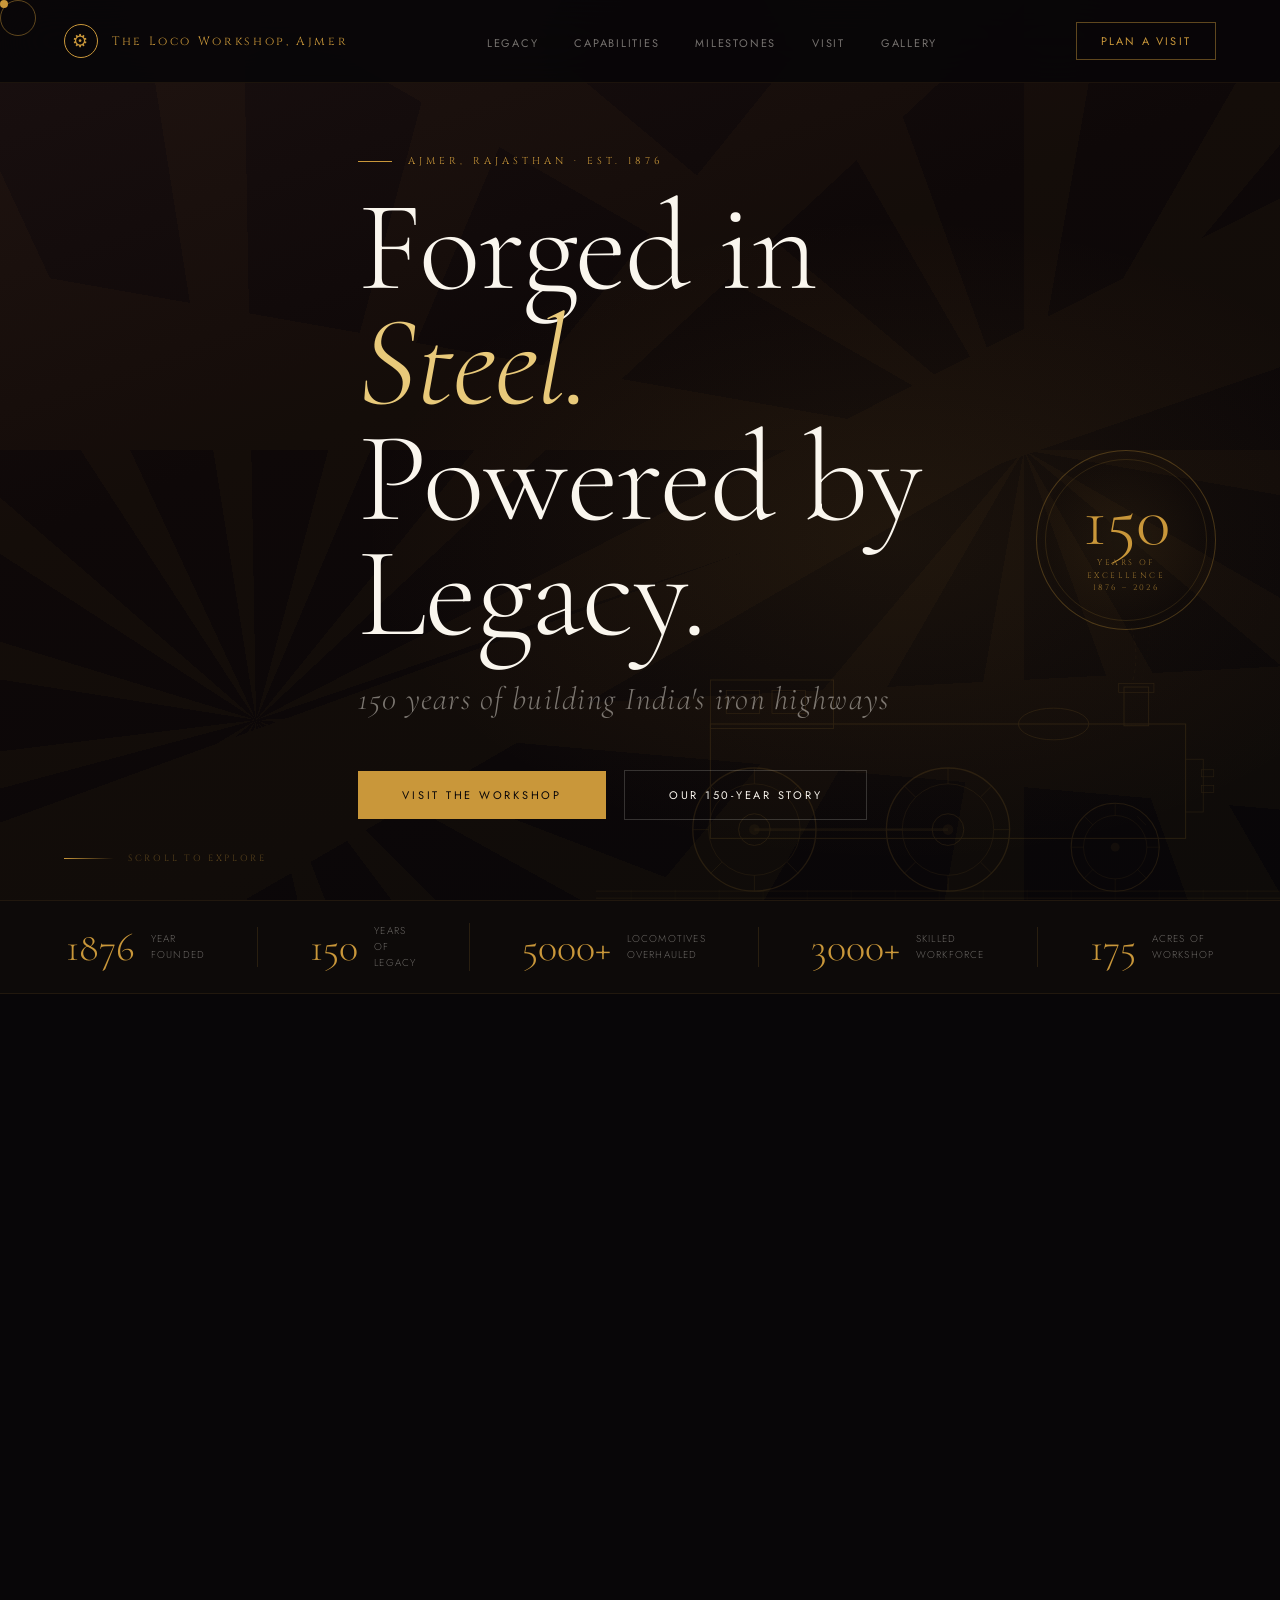
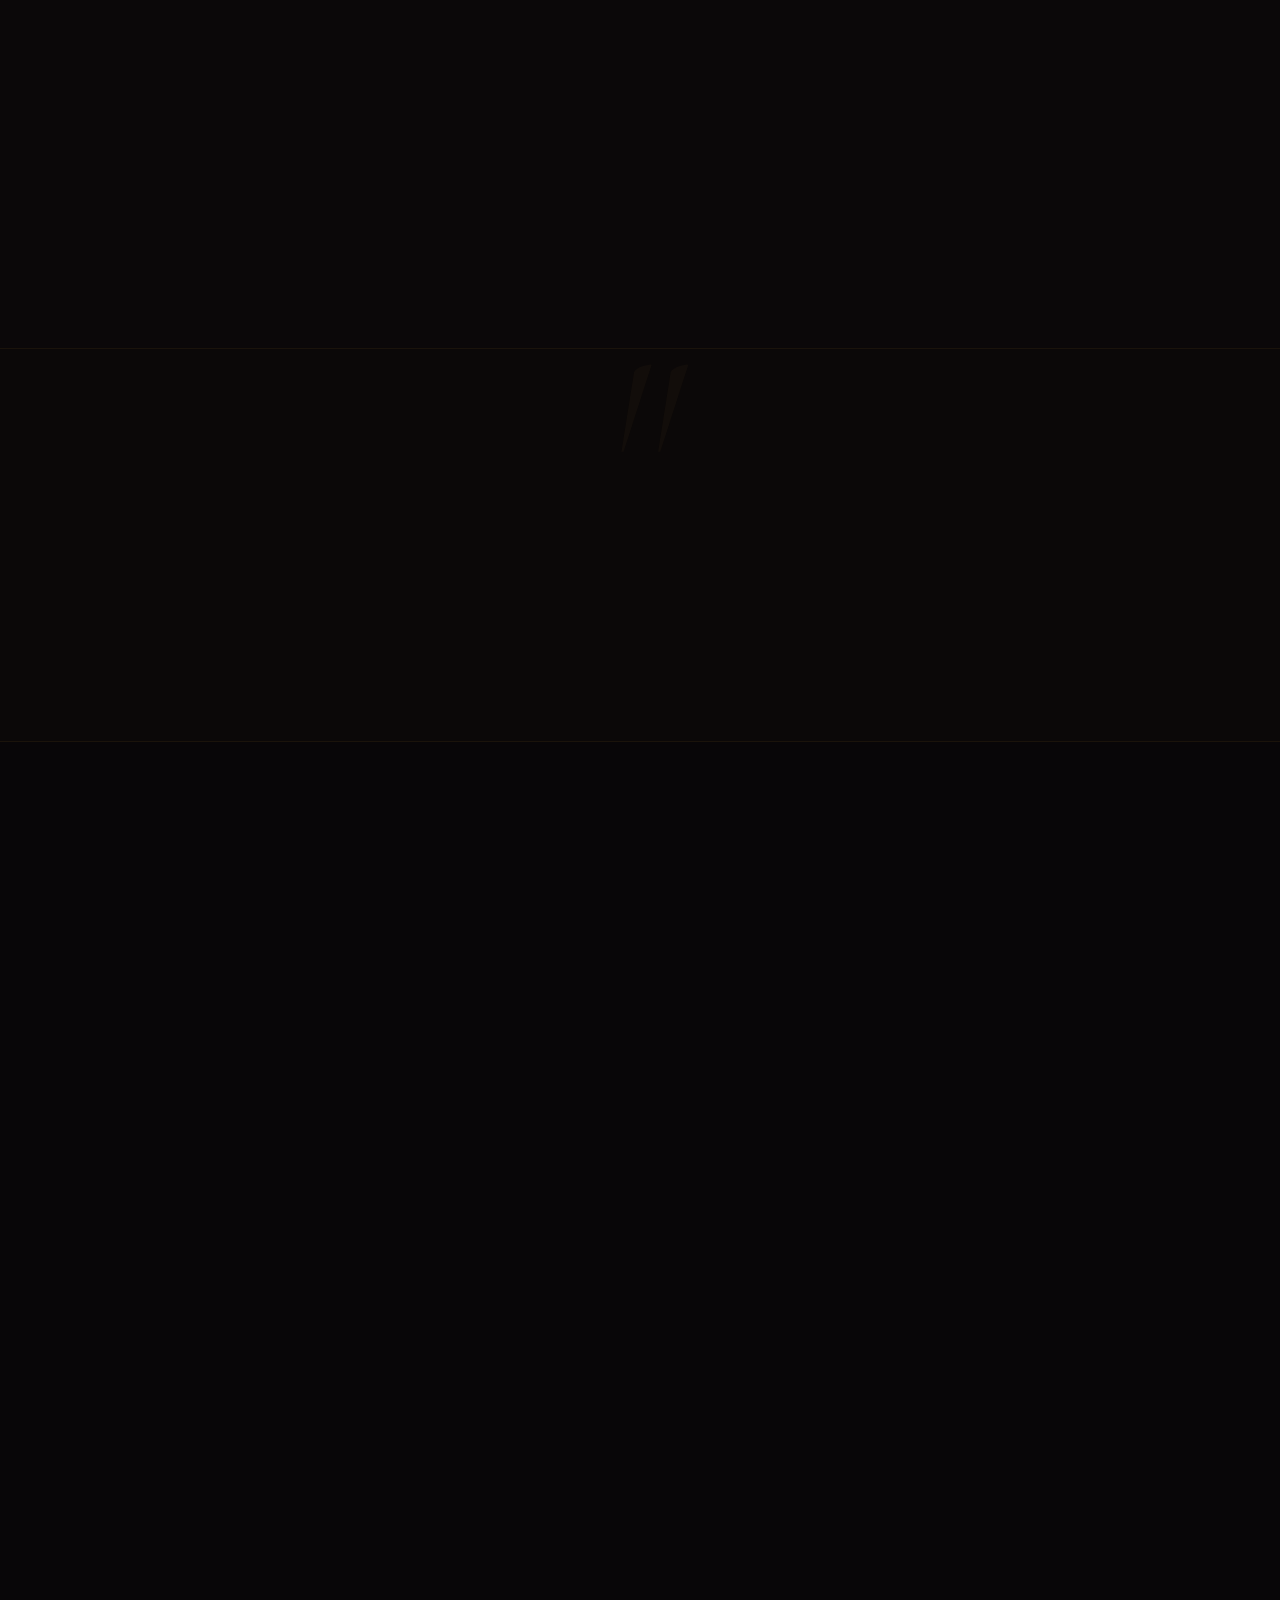
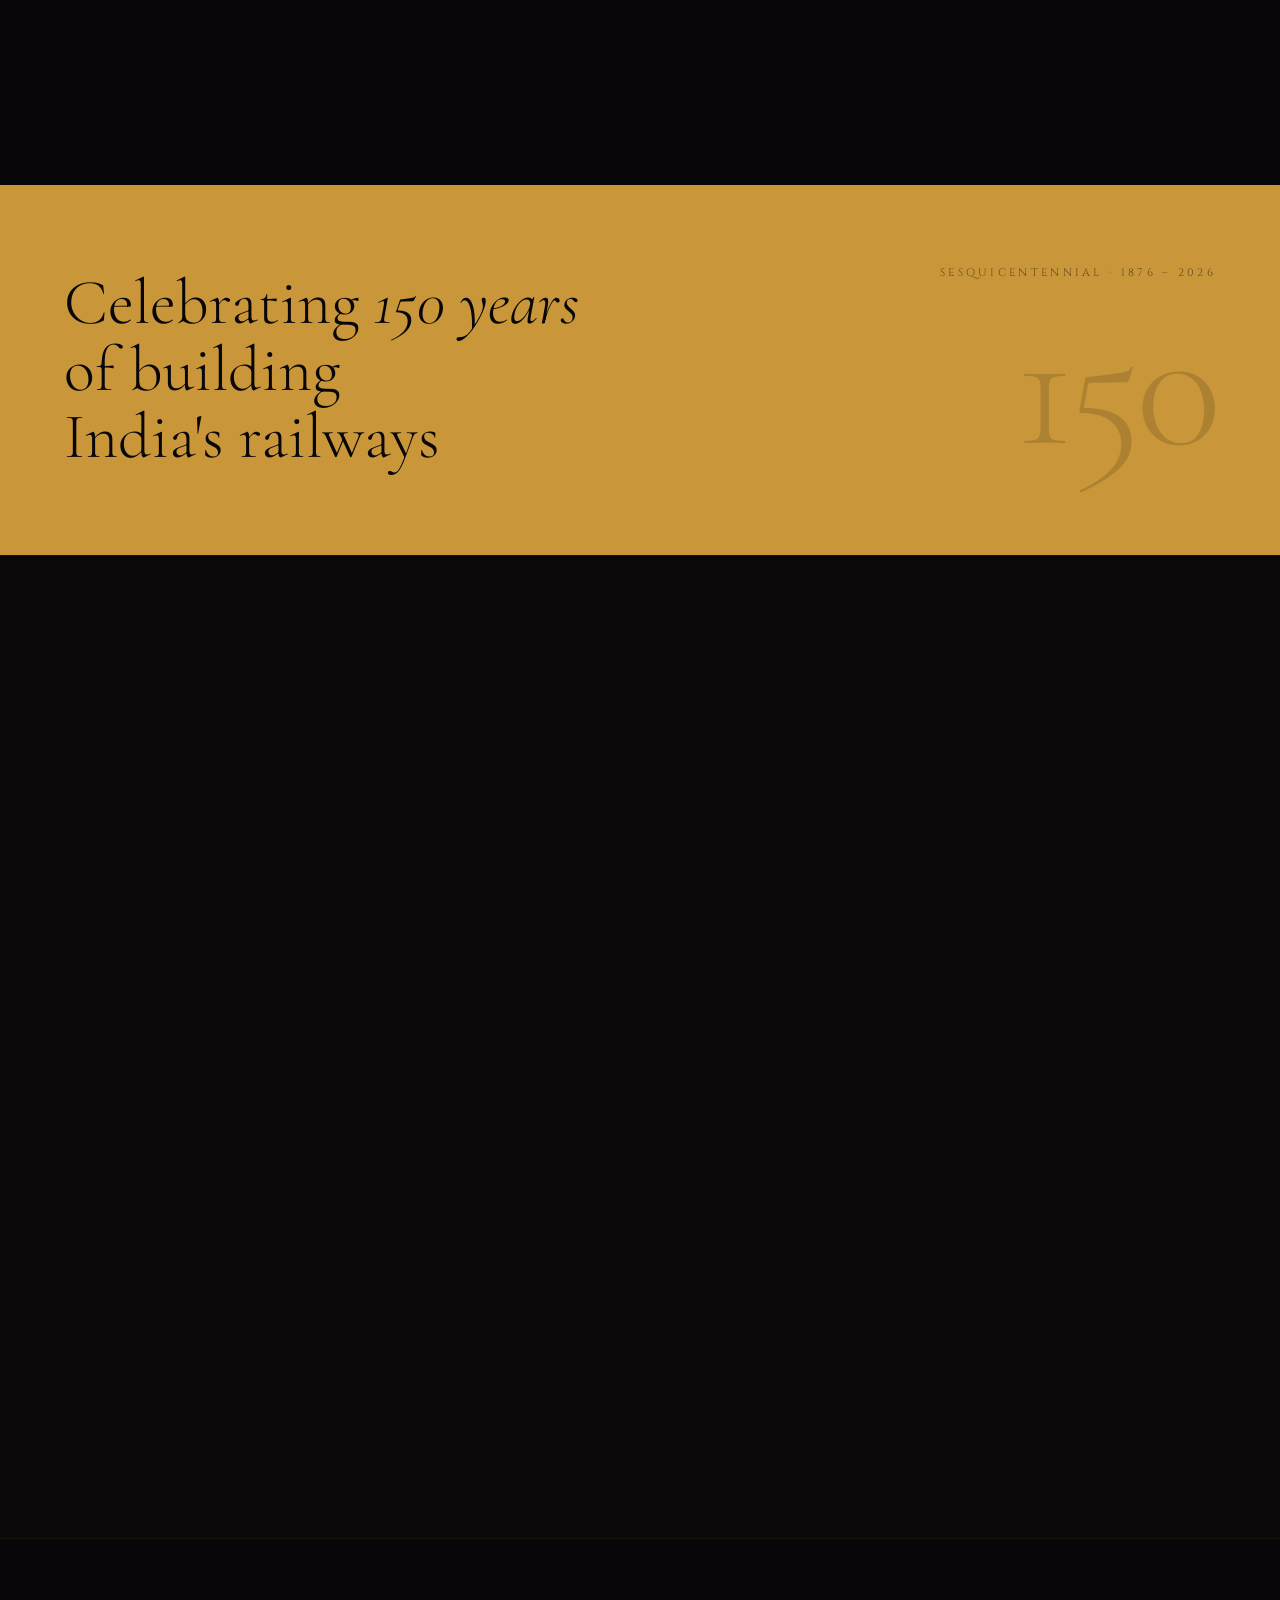
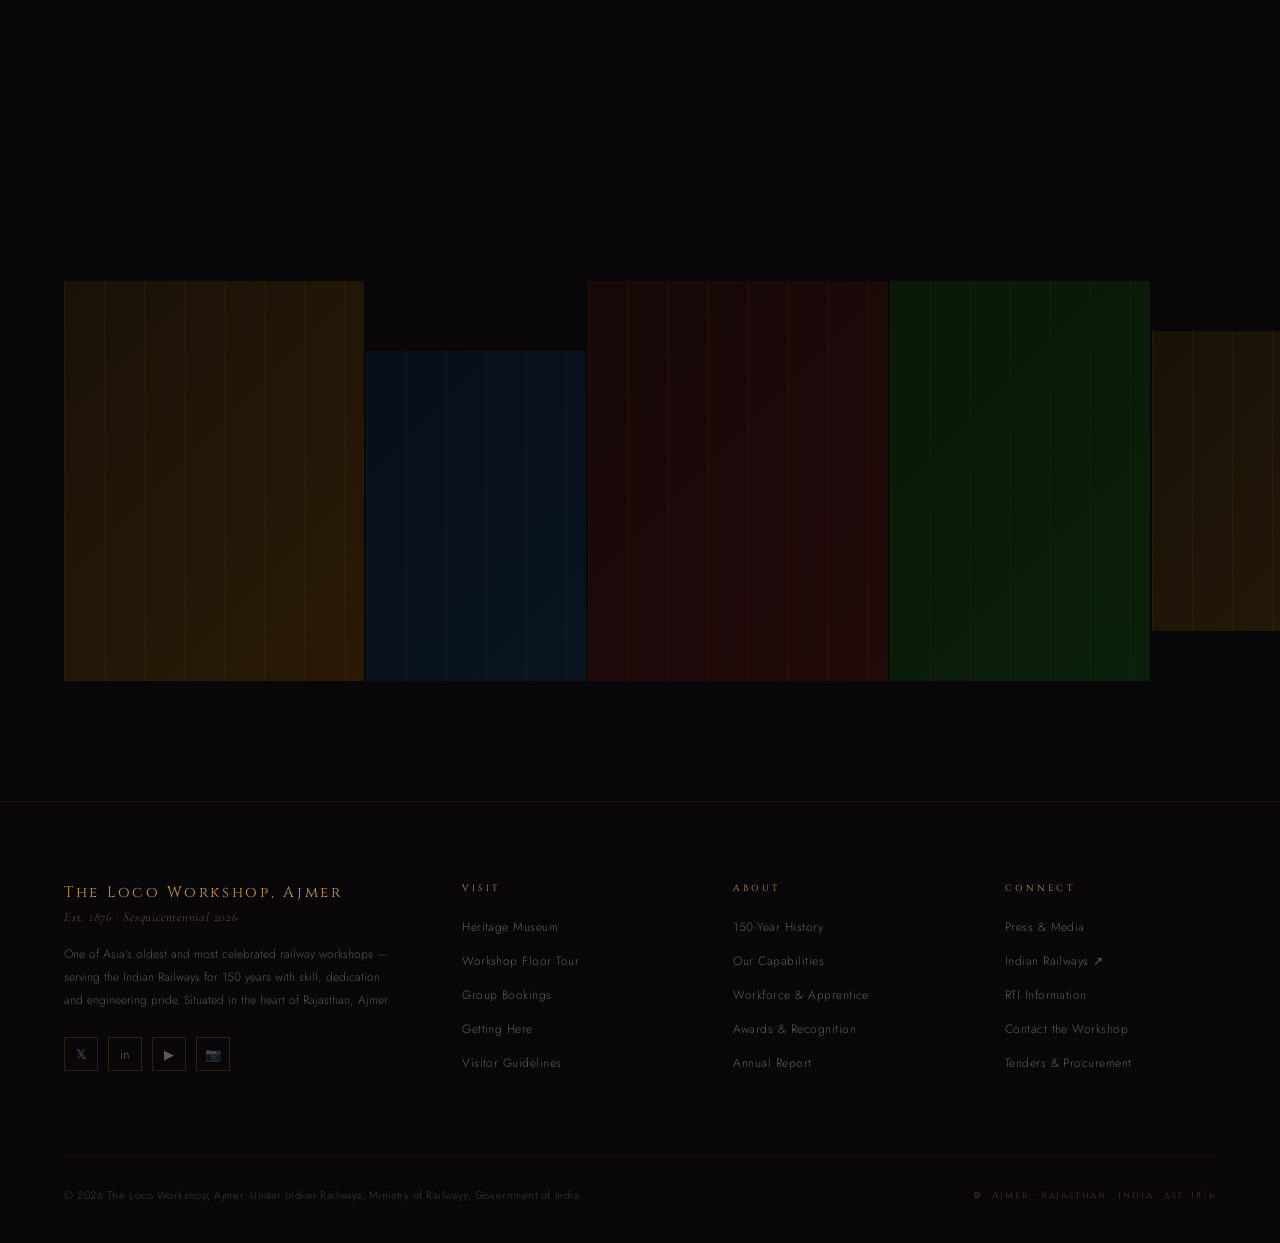
==== index.html @ 62ea1e99 "js linking to directory instead of 127.0.0.in index file test" ====
<!doctype html>

<html lang="en">
  <head>
    <meta charset="UTF-8" />
    <meta name="viewport" content="width=device-width, initial-scale=1.0" />
    <title>The Loco Workshop, Ajmer — 150 Years of Industrial Majesty</title>
    <link rel="preconnect" href="https://fonts.googleapis.com" />
    <link
      href="https://fonts.googleapis.com/css2?family=Cormorant+Garamond:ital,wght@0,300;0,400;0,600;0,700;1,300;1,400&family=Cinzel:wght@400;500;600&family=Jost:wght@300;400;500&display=swap"
      rel="stylesheet"
    />
    <link rel="stylesheet" href="css/index.css" />
    <link rel="stylesheet" href="css/booking.css" />
    <script src="js/index.js"></script>
    <script id="browser-logger-active">
      (function () {
        const ENDPOINT = "http://127.0.0.1:8000/_boost/browser-logs";
        const logQueue = [];
        let flushTimeout = null;

        console.log(
          "🔍 Browser logger active (MCP server detected). Posting to: " +
            ENDPOINT,
        );

        // Store original console methods
        const originalConsole = {
          log: console.log,
          info: console.info,
          error: console.error,
          warn: console.warn,
          table: console.table,
        };

        // Helper to safely stringify values
        function safeStringify(obj) {
          const seen = new WeakSet();
          return JSON.stringify(obj, (key, value) => {
            if (typeof value === "object" && value !== null) {
              if (seen.has(value)) return "[Circular]";
              seen.add(value);
            }
            if (value instanceof Error) {
              return {
                name: value.name,
                message: value.message,
                stack: value.stack,
              };
            }
            return value;
          });
        }

        // Batch and send logs
        function flushLogs() {
          if (logQueue.length === 0) return;

          const batch = logQueue.splice(0, logQueue.length);

          fetch(ENDPOINT, {
            method: "POST",
            headers: {
              "Content-Type": "application/json",
              "X-Requested-With": "XMLHttpRequest",
            },
            body: JSON.stringify({ logs: batch }),
          }).catch((err) => {
            // Silently fail to avoid infinite loops
            originalConsole.error("Failed to send logs:", err);
          });
        }

        // Debounced flush (100ms)
        function scheduleFlush() {
          if (flushTimeout) clearTimeout(flushTimeout);
          flushTimeout = setTimeout(flushLogs, 100);
        }

        // Intercept console methods
        ["log", "info", "error", "warn", "table"].forEach((method) => {
          console[method] = function (...args) {
            // Call original method
            originalConsole[method].apply(console, args);

            // Capture log data
            try {
              logQueue.push({
                type: method,
                timestamp: new Date().toISOString(),
                data: args.map((arg) => {
                  try {
                    return typeof arg === "object"
                      ? JSON.parse(safeStringify(arg))
                      : arg;
                  } catch (e) {
                    return String(arg);
                  }
                }),
                url: window.location.href,
                userAgent: navigator.userAgent,
              });

              scheduleFlush();
            } catch (e) {
              // Fail silently
            }
          };
        });

        // Global error handlers for uncaught errors
        const originalOnError = window.onerror;
        window.onerror = function boostErrorHandler(
          errorMsg,
          url,
          lineNumber,
          colNumber,
          error,
        ) {
          try {
            logQueue.push({
              type: "uncaught_error",
              timestamp: new Date().toISOString(),
              data: [
                {
                  message: errorMsg,
                  filename: url,
                  lineno: lineNumber,
                  colno: colNumber,
                  error: error
                    ? {
                        name: error.name,
                        message: error.message,
                        stack: error.stack,
                      }
                    : null,
                },
              ],
              url: window.location.href,
              userAgent: navigator.userAgent,
            });

            scheduleFlush();
          } catch (e) {
            // Fail silently
          }

          // Call original handler if it exists
          if (originalOnError && typeof originalOnError === "function") {
            return originalOnError(errorMsg, url, lineNumber, colNumber, error);
          }

          // Let the error continue to propagate
          return false;
        };
        window.addEventListener("error", (event) => {
          try {
            logQueue.push({
              type: "window_error",
              timestamp: new Date().toISOString(),
              data: [
                {
                  message: event.message,
                  filename: event.filename,
                  lineno: event.lineno,
                  colno: event.colno,
                  error: event.error
                    ? {
                        name: event.error.name,
                        message: event.error.message,
                        stack: event.error.stack,
                      }
                    : null,
                },
              ],
              url: window.location.href,
              userAgent: navigator.userAgent,
            });

            scheduleFlush();
          } catch (e) {
            // Fail silently
          }

          // Let the error continue to propagate
          return false;
        });
        window.addEventListener("unhandledrejection", (event) => {
          try {
            logQueue.push({
              type: "error",
              timestamp: new Date().toISOString(),
              data: [
                {
                  message: "Unhandled Promise Rejection",
                  reason:
                    event.reason instanceof Error
                      ? {
                          name: event.reason.name,
                          message: event.reason.message,
                          stack: event.reason.stack,
                        }
                      : event.reason,
                },
              ],
              url: window.location.href,
              userAgent: navigator.userAgent,
            });

            scheduleFlush();
          } catch (e) {
            // Fail silently
          }

          // Let the rejection continue to propagate
          return false;
        });

        // Flush on page unload
        window.addEventListener("beforeunload", () => {
          if (logQueue.length > 0) {
            navigator.sendBeacon(ENDPOINT, JSON.stringify({ logs: logQueue }));
          }
        });
      })();
    </script>
  </head>

  <div class="cursor" id="cursor"></div>
  <div class="cursor-ring" id="cursorRing"></div>

  <!-- NAV -->
  <nav id="mainNav">
    <a href="#" class="nav-logo">
      <div class="nav-logo-wheel">⚙</div>
      <span>The Loco Workshop, Ajmer</span>
    </a>
    <ul class="nav-links">
      <li><a href="loco-legacy.html">Legacy</a></li>
      <li><a href="#capabilities">Capabilities</a></li>
      <li><a href="loco-milestones.html">Milestones</a></li>
      <li><a href="loco-booking.html">Visit</a></li>
      <li><a href="#gallery">Gallery</a></li>
    </ul>
    <a href="http://127.0.0.1:8000/booking" class="nav-cta">Plan a Visit</a>
  </nav>
  <body>
    <!-- HERO -->
    <section class="hero">
      <div class="hero-bg"></div>
      <div class="hero-gear-pattern"></div>

      <!-- Locomotive SVG silhouette -->
      <svg
        class="hero-loco-svg"
        viewBox="0 0 800 400"
        xmlns="http://www.w3.org/2000/svg"
        fill="none"
      >
        <!-- Wheels -->
        <circle cx="180" cy="320" r="70" stroke="#C9973A" stroke-width="1.5" />
        <circle cx="180" cy="320" r="52" stroke="#C9973A" stroke-width="0.7" />
        <circle cx="180" cy="320" r="18" stroke="#C9973A" stroke-width="1" />
        <circle cx="180" cy="320" r="6" fill="#C9973A" opacity="0.4" />
        <!-- Spokes -->
        <g stroke="#C9973A" stroke-width="1" opacity="0.7">
          <line x1="180" y1="250" x2="180" y2="268" />
          <line x1="180" y1="372" x2="180" y2="390" />
          <line x1="110" y1="320" x2="128" y2="320" />
          <line x1="232" y1="320" x2="250" y2="320" />
          <line x1="130" y1="270" x2="143" y2="283" />
          <line x1="217" y1="357" x2="230" y2="370" />
          <line x1="130" y1="370" x2="143" y2="357" />
          <line x1="217" y1="283" x2="230" y2="270" />
        </g>
        <circle cx="400" cy="320" r="70" stroke="#C9973A" stroke-width="1.5" />
        <circle cx="400" cy="320" r="52" stroke="#C9973A" stroke-width="0.7" />
        <circle cx="400" cy="320" r="18" stroke="#C9973A" stroke-width="1" />
        <circle cx="400" cy="320" r="6" fill="#C9973A" opacity="0.4" />
        <g stroke="#C9973A" stroke-width="1" opacity="0.7">
          <line x1="400" y1="250" x2="400" y2="268" />
          <line x1="400" y1="372" x2="400" y2="390" />
          <line x1="330" y1="320" x2="348" y2="320" />
          <line x1="452" y1="320" x2="470" y2="320" />
          <line x1="350" y1="270" x2="363" y2="283" />
          <line x1="437" y1="357" x2="450" y2="370" />
          <line x1="350" y1="370" x2="363" y2="357" />
          <line x1="437" y1="283" x2="450" y2="270" />
        </g>
        <circle cx="590" cy="340" r="50" stroke="#C9973A" stroke-width="1.2" />
        <circle cx="590" cy="340" r="36" stroke="#C9973A" stroke-width="0.6" />
        <circle cx="590" cy="340" r="5" fill="#C9973A" opacity="0.4" />
        <g stroke="#C9973A" stroke-width="0.8" opacity="0.6">
          <line x1="590" y1="290" x2="590" y2="304" />
          <line x1="590" y1="376" x2="590" y2="390" />
          <line x1="540" y1="340" x2="554" y2="340" />
          <line x1="626" y1="340" x2="640" y2="340" />
          <line x1="555" y1="305" x2="565" y2="315" />
          <line x1="615" y1="365" x2="625" y2="375" />
          <line x1="555" y1="375" x2="565" y2="365" />
          <line x1="615" y1="305" x2="625" y2="315" />
        </g>
        <!-- Connecting rod -->
        <line
          x1="180"
          y1="320"
          x2="400"
          y2="320"
          stroke="#C9973A"
          stroke-width="3"
          opacity="0.5"
        />
        <!-- Body -->
        <rect
          x="130"
          y="200"
          width="540"
          height="130"
          stroke="#C9973A"
          stroke-width="1.2"
        />
        <!-- Boiler dome -->
        <ellipse
          cx="520"
          cy="200"
          rx="40"
          ry="18"
          stroke="#C9973A"
          stroke-width="1"
        />
        <!-- Cab -->
        <rect
          x="130"
          y="150"
          width="140"
          height="55"
          stroke="#C9973A"
          stroke-width="1"
        />
        <!-- Cab windows -->
        <rect
          x="148"
          y="162"
          width="38"
          height="26"
          stroke="#C9973A"
          stroke-width="0.8"
        />
        <rect
          x="200"
          y="162"
          width="38"
          height="26"
          stroke="#C9973A"
          stroke-width="0.8"
        />
        <!-- Chimney -->
        <rect
          x="600"
          y="158"
          width="28"
          height="44"
          stroke="#C9973A"
          stroke-width="1"
        />
        <rect
          x="594"
          y="154"
          width="40"
          height="10"
          stroke="#C9973A"
          stroke-width="0.8"
        />
        <!-- Steam lines -->
        <path
          d="M610 150 Q618 120 608 90"
          stroke="#C9973A"
          stroke-width="0.7"
          stroke-dasharray="4 4"
          opacity="0.5"
        />
        <path
          d="M620 148 Q632 110 628 70"
          stroke="#C9973A"
          stroke-width="0.5"
          stroke-dasharray="3 5"
          opacity="0.3"
        />
        <!-- Track -->
        <line
          x1="0"
          y1="390"
          x2="800"
          y2="390"
          stroke="#C9973A"
          stroke-width="1.5"
          opacity="0.4"
        />
        <line
          x1="0"
          y1="398"
          x2="800"
          y2="398"
          stroke="#C9973A"
          stroke-width="1.5"
          opacity="0.4"
        />
        <!-- Sleepers -->
        <g stroke="#C9973A" stroke-width="1" opacity="0.2">
          <line x1="40" y1="388" x2="40" y2="400" />
          <line x1="90" y1="388" x2="90" y2="400" />
          <line x1="140" y1="388" x2="140" y2="400" />
          <line x1="190" y1="388" x2="190" y2="400" />
          <line x1="240" y1="388" x2="240" y2="400" />
          <line x1="290" y1="388" x2="290" y2="400" />
          <line x1="340" y1="388" x2="340" y2="400" />
          <line x1="390" y1="388" x2="390" y2="400" />
          <line x1="440" y1="388" x2="440" y2="400" />
          <line x1="490" y1="388" x2="490" y2="400" />
          <line x1="540" y1="388" x2="540" y2="400" />
          <line x1="590" y1="388" x2="590" y2="400" />
          <line x1="640" y1="388" x2="640" y2="400" />
          <line x1="690" y1="388" x2="690" y2="400" />
          <line x1="740" y1="388" x2="740" y2="400" />
        </g>
        <!-- Buffer beam -->
        <rect
          x="670"
          y="240"
          width="20"
          height="60"
          stroke="#C9973A"
          stroke-width="0.8"
        />
        <rect
          x="688"
          y="252"
          width="14"
          height="8"
          stroke="#C9973A"
          stroke-width="0.7"
        />
        <rect
          x="688"
          y="270"
          width="14"
          height="8"
          stroke="#C9973A"
          stroke-width="0.7"
        />
      </svg>

      <div class="hero-content">
        <div class="hero-eyebrow">Ajmer, Rajasthan · Est. 1876</div>
        <h1 class="hero-title">
          Forged in<br /><em>Steel.</em><br />Powered by<br />Legacy.
        </h1>
        <p class="hero-title-sub">
          150 years of building India's iron highways
        </p>
        <div class="hero-actions">
          <a href="#visit" class="btn-primary">Visit the Workshop</a>
          <a href="#legacy" class="btn-ghost">Our 150-Year Story</a>
        </div>
      </div>

      <div class="hero-badge">
        <div class="hero-badge-ring">
          <div class="hero-badge-num">150</div>
          <div class="hero-badge-label">
            Years of<br />Excellence<br />1876 – 2026
          </div>
        </div>
      </div>

      <div class="hero-scroll">
        <div class="scroll-line"></div>
        Scroll to explore
      </div>
    </section>

    <!-- STATS STRIP -->
    <div class="stats-strip">
      <div class="stat-item">
        <div class="stat-num">1876</div>
        <div class="stat-label">Year<br />Founded</div>
      </div>
      <div class="stat-item">
        <div class="stat-num">150</div>
        <div class="stat-label">Years of<br />Legacy</div>
      </div>
      <div class="stat-item">
        <div class="stat-num">5000+</div>
        <div class="stat-label">Locomotives<br />Overhauled</div>
      </div>
      <div class="stat-item">
        <div class="stat-num">3000+</div>
        <div class="stat-label">Skilled<br />Workforce</div>
      </div>
      <div class="stat-item">
        <div class="stat-num">175</div>
        <div class="stat-label">Acres of<br />Workshop</div>
      </div>
    </div>

    <!-- LEGACY STORY -->
    <section id="legacy">
      <div class="legacy">
        <div class="legacy-visual reveal">
          <div class="legacy-img-outer">
            <div class="legacy-img-inner">
              <!-- Detailed steam loco illustration -->

              <!-- <svg viewBox="0 0 340 380" xmlns="http://www.w3.org/2000/svg" fill="none"> -->
              <img
                src="/images/clock_tower.jpg"
                style="
                  height: 100vh;
                  border: 2px solid red;
                  background-size: cover;
                  background-position: center;
                  background-repeat: no-repeat;
                "
              />
              <!-- </svg> -->
            </div>
          </div>
          <div class="year-badge">
            <div class="year-badge-num">1876</div>
            <div class="year-badge-label">Founded</div>
          </div>
        </div>

        <div>
          <div class="section-tag reveal">Our Story</div>
          <h2 class="section-heading reveal rd1">
            Built on<br />Iron,<br /><em>Driven by</em><br /><em>Purpose</em>
          </h2>
          <div class="gold-rule reveal rd1"></div>
          <p class="section-body reveal rd2">
            Established in 1876 under the Rajputana-Malwa Railway, The Loco
            Workshop Ajmer stands as one of the oldest and most distinguished
            railway workshops in Asia. For 150 years, it has been the beating
            heart of Indian Railways — manufacturing, overhauling and
            modernising the locomotives that connect a billion lives.
          </p>
          <p class="section-body reveal rd2" style="margin-top: 18px">
            From steam to diesel, from the colonial era to an independent
            republic, through partition and progress — every chapter of India's
            modern story has been powered, in part, by the forges of Ajmer.
          </p>

          <!-- Timeline -->
          <div class="legacy-timeline reveal rd3">
            <div class="timeline-item">
              <div class="timeline-year">1876</div>
              <div>
                <div class="timeline-title">Rajputana-Malwa Railway</div>
                <div class="timeline-text">
                  Workshop established to service the growing rail network
                  across Rajputana under the British Raj.
                </div>
              </div>
            </div>
            <div class="timeline-item">
              <div class="timeline-year">1944</div>
              <div>
                <div class="timeline-title">Western Railway Integration</div>
                <div class="timeline-text">
                  Consolidated under the Western Railway zone — expanded
                  capacity and overhauled thousands of steam engines.
                </div>
              </div>
            </div>
            <div class="timeline-item">
              <div class="timeline-year">1990s</div>
              <div>
                <div class="timeline-title">Diesel Modernisation</div>
                <div class="timeline-text">
                  Transitioned from steam to diesel locomotive overhaul,
                  becoming a centre of excellence for diesel traction.
                </div>
              </div>
            </div>
            <div class="timeline-item">
              <div class="timeline-year">2026</div>
              <div>
                <div class="timeline-title">Sesquicentennial — 150 Years</div>
                <div class="timeline-text">
                  A landmark anniversary celebrating a century and a half of
                  engineering excellence, innovation and national service.
                </div>
              </div>
            </div>
          </div>
        </div>
      </div>
    </section>

    <!-- CAPABILITIES -->
    <section class="capabilities" id="capabilities">
      <div class="cap-header">
        <div>
          <div class="section-tag reveal">What We Do</div>
          <h2 class="section-heading reveal rd1">
            Engineering<br /><em>Excellence</em>
          </h2>
        </div>
        <p class="section-body reveal" style="max-width: 360px">
          From precision machining to full locomotive overhauls — our workshops
          command every discipline of railway engineering, refined across 150
          years.
        </p>
      </div>
      <div class="cap-grid">
        <div class="cap-card reveal">
          <div class="cap-card-bg bg-forge"></div>
          <div class="cap-card-hatch"></div>
          <div class="cap-card-overlay"></div>
          <div class="cap-card-num">01</div>
          <div
            class="cap-card-content"
            style="
              position: relative;
              overflow: hidden;
              padding: 40px;
              color: #f5e6c8;
              min-height: 500px;
              background:
                linear-gradient(
                  to bottom,
                  rgba(0, 0, 0, 0.15) 0%,
                  rgba(0, 0, 0, 0.45) 45%,
                  rgba(0, 0, 0, 0.92) 100%
                ),
                url(&quot;images/loco_overhaul.jpg&quot;);

              display: flex;
              flex-direction: column;
              justify-content: flex-end;

              background-size: cover;
              background-position: center;
              background-repeat: no-repeat;
            "
          >
            <div class="cap-card-icon">🔧</div>
            <div class="cap-card-tag">Primary Overhaul</div>
            <h3 class="cap-card-title">
              Locomotive<br />Overhaul &<br />Rehabilitation
            </h3>
            <p class="cap-card-desc">
              Comprehensive Periodic Overhauling (POH) of diesel and electric
              locomotives — rebuilding every component to restore peak
              performance and extend operational life.
            </p>
            <a href="#" class="cap-link">Learn more <span>→</span></a>
          </div>
        </div>
        <div class="cap-card reveal rd1">
          <div class="cap-card-bg bg-machine"></div>
          <div class="cap-card-hatch"></div>
          <div class="cap-card-overlay"></div>
          <div class="cap-card-num">02</div>
          <div
            class="cap-card-content"
            style="
              position: relative;
              overflow: hidden;
              padding: 40px;
              color: #f5e6c8;
              min-height: 500px;
              background:
                linear-gradient(
                  to bottom,
                  rgba(0, 0, 0, 0.15) 0%,
                  rgba(0, 0, 0, 0.45) 45%,
                  rgba(0, 0, 0, 0.92) 100%
                ),
                url(&quot;images/machine.jpg&quot;);

              display: flex;
              flex-direction: column;
              justify-content: flex-end;

              background-size: cover;
              background-position: center;
              background-repeat: no-repeat;
            "
          >
            <div class="cap-card-icon">⚙️</div>
            <div class="cap-card-tag">Precision Engineering</div>
            <h3 class="cap-card-title">
              Machine Shop &<br />Component<br />Manufacturing
            </h3>
            <p class="cap-card-desc">
              State-of-the-art CNC machining, forge works and foundry operations
              producing precision railway components for the national fleet.
            </p>
            <a href="#" class="cap-link">Learn more <span>→</span></a>
          </div>
        </div>
        <div class="cap-card reveal rd2">
          <div class="cap-card-bg bg-paint"></div>
          <div class="cap-card-hatch"></div>
          <div class="cap-card-overlay"></div>
          <div class="cap-card-num">03</div>
          <div
            class="cap-card-content"
            style="
              position: relative;
              overflow: hidden;
              padding: 40px;
              color: #f5e6c8;
              min-height: 500px;
              background:
                linear-gradient(
                  to bottom,
                  rgba(0, 0, 0, 0.15) 0%,
                  rgba(0, 0, 0, 0.45) 45%,
                  rgba(0, 0, 0, 0.92) 100%
                ),
                url(&quot;images/locomotive.jpg&quot;);

              display: flex;
              flex-direction: column;
              justify-content: flex-end;

              background-size: cover;
              background-position: center;
              background-repeat: no-repeat;
            "
          >
            <div class="cap-card-icon">🏗️</div>
            <div class="cap-card-tag">Modernisation</div>
            <h3 class="cap-card-title">
              Loco Upgrades &<br />Technology<br />Retrofit
            </h3>
            <p class="cap-card-desc">
              Upgrading ageing diesel fleet with modern electronics, improved
              braking systems and fuel efficiency enhancements — future-proofing
              India's traction assets.
            </p>
            <a href="#" class="cap-link">Learn more <span>→</span></a>
          </div>
        </div>
      </div>
    </section>

    <!-- QUOTE -->
    <div class="quote-band">
      <div class="quote-bg-num">"</div>
      <p class="quote-text reveal">
        "The railways are the lifeline of the nation — and behind every
        locomotive runs the soul of Ajmer."
      </p>
      <div class="quote-attr reveal rd1">
        — Celebrating 150 Years · 1876–2026
      </div>
    </div>

    <!-- MILESTONES -->
    <section class="milestones" id="milestones">
      <div class="milestone-header">
        <div class="section-tag reveal">150 Years in Numbers</div>
        <h2 class="section-heading reveal rd1">
          A Century &<br />Half of <em>Milestones</em>
        </h2>
      </div>
      <div class="milestone-track">
        <div
          class="ms-card reveal"
          style="
            position: relative;
            overflow: hidden;
            padding: 40px;
            color: #f5e6c8;
            min-height: 500px;
            background:
              linear-gradient(
                to bottom,
                rgba(0, 0, 0, 0.15) 0%,
                rgba(0, 0, 0, 0.45) 45%,
                rgba(0, 0, 0, 0.92) 100%
              ),
              url(&quot;images/vintage.jpg&quot;);

            display: flex;
            flex-direction: column;
            justify-content: flex-end;

            background-size: cover;
            background-position: center;
            background-repeat: no-repeat;
          "
        >
          <div class="ms-icon">🚂</div>
          <div class="ms-year">1876</div>
          <div class="ms-title">Founded under Rajputana-Malwa Railway</div>
          <div class="ms-desc">
            The first workshops were established in Ajmer as the rail network
            expanded across the Rajputana region under British administration.
          </div>
        </div>
        <div
          class="ms-card reveal rd1"
          style="
            position: relative;
            overflow: hidden;
            padding: 40px;
            color: #f5e6c8;
            min-height: 500px;
            background:
              linear-gradient(
                to bottom,
                rgba(0, 0, 0, 0.15) 0%,
                rgba(0, 0, 0, 0.45) 45%,
                rgba(0, 0, 0, 0.92) 100%
              ),
              url(&quot;images/stteam.jpg&quot;);

            display: flex;
            flex-direction: column;
            justify-content: flex-end;

            background-size: cover;
            background-position: center;
            background-repeat: no-repeat;
          "
        >
          <div class="ms-icon">⚒️</div>
          <div class="ms-year">1920s</div>
          <div class="ms-title">Steam Age Expansion</div>
          <div class="ms-desc">
            Peak steam era — the workshop overhauled over 200 steam locomotives
            annually, with a workforce of over 8,000 artisans and engineers.
          </div>
        </div>
        <div
          class="ms-card reveal rd2"
          style="
            position: relative;
            overflow: hidden;
            padding: 40px;
            color: #f5e6c8;
            min-height: 500px;
            background:
              linear-gradient(
                to bottom,
                rgba(0, 0, 0, 0.15) 0%,
                rgba(0, 0, 0, 0.45) 45%,
                rgba(0, 0, 0, 0.92) 100%
              ),
              url(&quot;images/independence-ws.jpg&quot;);

            display: flex;
            flex-direction: column;
            justify-content: flex-end;

            background-size: cover;
            background-position: center;
            background-repeat: no-repeat;
          "
        >
          <div class="ms-icon">🇮🇳</div>
          <div class="ms-year">1947</div>
          <div class="ms-title">Independent India's Workshop</div>
          <div class="ms-desc">
            Post-independence, the workshop became a symbol of self-reliance —
            continuing operations under the new Indian Railways administration.
          </div>
        </div>
        <div
          class="ms-card reveal rd3"
          style="
            position: relative;
            overflow: hidden;
            padding: 40px;
            color: #f5e6c8;
            min-height: 500px;
            background:
              linear-gradient(
                to bottom,
                rgba(0, 0, 0, 0.15) 0%,
                rgba(0, 0, 0, 0.45) 45%,
                rgba(0, 0, 0, 0.92) 100%
              ),
              url(&quot;images/150-yrs.jpg&quot;);

            display: flex;
            flex-direction: column;
            justify-content: flex-end;

            background-size: cover;
            background-position: center;
            background-repeat: no-repeat;
          "
        >
          <div class="ms-icon">🏆</div>
          <div class="ms-year">2026</div>
          <div class="ms-title">Sesquicentennial Celebrations</div>
          <div class="ms-desc">
            150 years of unbroken service — marked with national recognition, a
            heritage museum, and the commissioning of a next-gen overhaul
            facility.
          </div>
        </div>
      </div>
    </section>

    <!-- ANNIVERSARY BAND -->
    <div class="anniversary-band">
      <div class="ab-left">
        Celebrating <em>150 years</em><br />of building<br />India's railways
      </div>
      <div class="ab-right">
        <div class="ab-tag">Sesquicentennial · 1876 – 2026</div>
        <div class="ab-num">150</div>
      </div>
    </div>

    <!-- VISIT -->
    <section class="visit" id="visit">
      <div class="visit-inner">
        <div>
          <div class="section-tag reveal">Plan Your Visit</div>
          <h2 class="section-heading reveal rd1">
            Witness<br /><em>History</em><br />in Motion
          </h2>
          <div class="gold-rule reveal rd1"></div>
          <p class="section-body reveal rd2">
            Open to the public through guided heritage tours and the newly
            inaugurated 150-year anniversary museum — a tribute to the artisans,
            engineers and railwaymen who forged modern India.
          </p>
          <div class="visit-info-grid">
            <div class="reveal rd1">
              <div class="vi-label">Open Days</div>
              <div class="vi-value">Tuesday – Sunday</div>
            </div>
            <div class="reveal rd2">
              <div class="vi-label">Tour Hours</div>
              <div class="vi-value">9:00 AM – 5:00 PM</div>
            </div>
            <div class="reveal rd1">
              <div class="vi-label">Location</div>
              <div class="vi-value">
                Railway Colony Road,<br />Ajmer, Rajasthan 305001
              </div>
            </div>
            <div class="reveal rd2">
              <div class="vi-label">Nearest Station</div>
              <div class="vi-value">Ajmer Junction<br />0.8 km away</div>
            </div>
            <div class="reveal rd1">
              <div class="vi-label">Group Bookings</div>
              <div class="vi-value">Min. 15 persons,<br />advance required</div>
            </div>
            <div class="reveal rd2">
              <div class="vi-label">Dress Code</div>
              <div class="vi-value">
                Closed-toe shoes<br />mandatory (workshop)
              </div>
            </div>
          </div>
        </div>
        <div>
          <div class="visit-card reveal rd2">
            <div class="visit-card-header">Book Your Experience</div>
            <div class="visit-card-body">
              <div class="ticket-row">
                <div>
                  <div class="ticket-name">Heritage Museum Tour</div>
                  <div class="ticket-sub">150-year anniversary exhibition</div>
                </div>
                <div class="ticket-price">₹50</div>
              </div>
              <div class="ticket-row">
                <div>
                  <div class="ticket-name">Workshop Floor Tour</div>
                  <div class="ticket-sub">Live overhaul & machining bays</div>
                </div>
                <div class="ticket-price">₹100</div>
              </div>
              <div class="ticket-row">
                <div>
                  <div class="ticket-name">Student Group Tour</div>
                  <div class="ticket-sub">
                    Educational — engineering colleges
                  </div>
                </div>
                <div class="ticket-price">₹25</div>
              </div>
              <div class="ticket-row">
                <div>
                  <div class="ticket-name">Full Day Experience</div>
                  <div class="ticket-sub">
                    Museum + workshop + steam display
                  </div>
                </div>
                <div class="ticket-price">₹200</div>
              </div>
            </div>
            <div class="visit-card-footer">
              <button class="visit-btn">Reserve Your Visit →</button>
            </div>
          </div>
        </div>
      </div>
    </section>

    <!-- GALLERY -->
    <section class="gallery" id="gallery">
      <div class="gallery-header">
        <div>
          <div class="section-tag reveal">Through the Lens</div>
          <h2 class="section-heading reveal rd1">
            Workshop<br /><em>Gallery</em>
          </h2>
        </div>
        <a href="#" class="btn-ghost reveal" style="margin-bottom: 6px"
          >View All →</a
        >
      </div>
      <div class="gallery-track">
        <div class="g-item">
          <div class="g-item-bg gi1"></div>
          <div class="g-item-lines"></div>
          <div class="g-item-label">The Erecting Shop, c.1920</div>
        </div>
        <div
          class="g-item"
          style="flex: 0 0 220px; aspect-ratio: 2/3; align-self: flex-end"
        >
          <div class="g-item-bg gi2"></div>
          <div class="g-item-lines"></div>
          <div class="g-item-label">Steam Locomotive No. 42</div>
        </div>
        <div class="g-item">
          <div class="g-item-bg gi3"></div>
          <div class="g-item-lines"></div>
          <div class="g-item-label">Forge & Foundry Works</div>
        </div>
        <div class="g-item" style="flex: 0 0 260px">
          <div class="g-item-bg gi4"></div>
          <div class="g-item-lines"></div>
          <div class="g-item-label">The Machine Shop Today</div>
        </div>
        <div
          class="g-item"
          style="flex: 0 0 200px; aspect-ratio: 2/3; align-self: center"
        >
          <div class="g-item-bg gi5"></div>
          <div class="g-item-lines"></div>
          <div class="g-item-label">150th Anniversary Ceremony</div>
        </div>
      </div>
    </section>

    <!-- FOOTER -->

    <footer>
      <div class="footer-top">
        <div>
          <div class="footer-brand">The Loco Workshop, Ajmer</div>
          <div class="footer-brand-sub2">Est. 1876 · Sesquicentennial 2026</div>
          <p class="footer-desc">
            One of Asia's oldest and most celebrated railway workshops — serving
            the Indian Railways for 150 years with skill, dedication and
            engineering pride. Situated in the heart of Rajasthan, Ajmer.
          </p>
          <div class="footer-socials">
            <a href="#" class="f-social">𝕏</a>
            <a href="#" class="f-social">in</a>
            <a href="#" class="f-social">▶</a>
            <a href="#" class="f-social">📷</a>
          </div>
        </div>
        <div>
          <div class="f-col-title">Visit</div>
          <ul class="f-links">
            <li><a href="#">Heritage Museum</a></li>
            <li><a href="#">Workshop Floor Tour</a></li>
            <li><a href="#">Group Bookings</a></li>
            <li><a href="#">Getting Here</a></li>
            <li><a href="#">Visitor Guidelines</a></li>
          </ul>
        </div>
        <div>
          <div class="f-col-title">About</div>
          <ul class="f-links">
            <li><a href="#">150-Year History</a></li>
            <li><a href="#">Our Capabilities</a></li>
            <li><a href="#">Workforce & Apprentice</a></li>
            <li><a href="#">Awards & Recognition</a></li>
            <li><a href="#">Annual Report</a></li>
          </ul>
        </div>
        <div>
          <div class="f-col-title">Connect</div>
          <ul class="f-links">
            <li><a href="#">Press & Media</a></li>
            <li><a href="#">Indian Railways ↗</a></li>
            <li><a href="#">RTI Information</a></li>
            <li><a href="#">Contact the Workshop</a></li>
            <li><a href="#">Tenders & Procurement</a></li>
          </ul>
        </div>
      </div>
      <div class="footer-bottom">
        <div class="footer-copy">
          © 2026 The Loco Workshop, Ajmer. Under Indian Railways, Ministry of
          Railways, Government of India.
        </div>
        <div class="footer-rail">
          <span>⚙</span>
          <span>Ajmer · Rajasthan · India · Est. 1876</span>
        </div>
      </div>
    </footer>
    <script src="./js/index.js"></script>
  </body>
</html>
---- css/index.css ----
:root {
    --gold: #c9973a;
    --gold-light: #e8c97a;
    --gold-pale: #f5edd5;
    --cream: #faf6ee;
    --deep: #080608;
    --dark: #100d10;
    --mid: #1e1a1e;
    --text: #3a3238;
    --muted: #7a6e78;
    --steel: #2a2830;
    --rust: #8b4a1a;
    --white: #ffffff;
}

*,
*::before,
*::after {
    margin: 0;
    padding: 0;
    box-sizing: border-box;
}
html {
    scroll-behavior: smooth;
}
body {
    background: var(--deep);
    color: var(--cream);
    font-family: "Jost", sans-serif;
    font-weight: 300;
    overflow-x: hidden;
    cursor: none;
}

/* Custom Cursor */
.cursor {
    width: 8px;
    height: 8px;
    background: var(--gold);
    border-radius: 50%;
    position: fixed;
    top: 0;
    left: 0;
    pointer-events: none;
    z-index: 9999;
}
.cursor-ring {
    width: 36px;
    height: 36px;
    border: 1px solid rgba(201, 151, 58, 0.45);
    border-radius: 50%;
    position: fixed;
    top: 0;
    left: 0;
    pointer-events: none;
    z-index: 9998;
    transition:
        width 0.3s,
        height 0.3s,
        border-color 0.3s;
}

/* NAV */
nav {
    position: fixed;
    top: 0;
    left: 0;
    right: 0;
    z-index: 100;
    padding: 24px 64px;
    display: flex;
    align-items: center;
    justify-content: space-between;
    transition:
        background 0.6s,
        padding 0.4s;
}
nav.scrolled {
    background: rgba(8, 6, 8, 0.96);
    backdrop-filter: blur(24px);
    padding: 16px 64px;
    border-bottom: 1px solid rgba(201, 151, 58, 0.14);
}
.nav-logo {
    font-family: "Cinzel", serif;
    font-size: 12px;
    letter-spacing: 0.22em;
    color: var(--gold);
    text-decoration: none;
    display: flex;
    align-items: center;
    gap: 14px;
}
.nav-logo-wheel {
    width: 34px;
    height: 34px;
    border: 1px solid var(--gold);
    border-radius: 50%;
    display: flex;
    align-items: center;
    justify-content: center;
    position: relative;
    font-size: 18px;
}
.nav-links {
    display: flex;
    gap: 44px;
    list-style: none;
}
.nav-links a {
    font-family: "Jost", sans-serif;
    font-size: 11px;
    font-weight: 400;
    letter-spacing: 0.18em;
    color: rgba(250, 246, 238, 0.55);
    text-decoration: none;
    text-transform: uppercase;
    transition: color 0.3s;
    position: relative;
}
.nav-links a::after {
    content: "";
    position: absolute;
    bottom: -4px;
    left: 0;
    width: 0;
    height: 1px;
    background: var(--gold);
    transition: width 0.4s cubic-bezier(0.23, 1, 0.32, 1);
}
.nav-links a:hover {
    color: var(--gold);
}
.nav-links a:hover::after {
    width: 100%;
}
.nav-cta {
    font-family: "Jost", sans-serif;
    font-size: 11px;
    font-weight: 400;
    letter-spacing: 0.2em;
    text-transform: uppercase;
    color: var(--gold);
    border: 1px solid rgba(201, 151, 58, 0.45);
    padding: 10px 24px;
    text-decoration: none;
    transition:
        background 0.3s,
        color 0.3s,
        border-color 0.3s;
}
.nav-cta:hover {
    background: var(--gold);
    color: var(--deep);
    border-color: var(--gold);
}

/* HERO */
.hero {
    height: 100vh;
    position: relative;
    display: flex;
    align-items: center;
    overflow: hidden;
}
.hero-bg {
    position: absolute;
    inset: 0;
    background:
        radial-gradient(
            ellipse 70% 60% at 60% 110%,
            rgba(201, 151, 58, 0.1) 0%,
            transparent 65%
        ),
        radial-gradient(
            ellipse 40% 50% at 10% 40%,
            rgba(139, 74, 26, 0.06) 0%,
            transparent 60%
        ),
        linear-gradient(160deg, #0e0a0e 0%, #120810 40%, #080608 100%);
}
/* Gear/cog pattern background */
.hero-gear-pattern {
    position: absolute;
    inset: 0;
    pointer-events: none;
    opacity: 0.03;
    background-image:
        repeating-conic-gradient(
            from 0deg at 80% 50%,
            #c9973a 0deg 10deg,
            transparent 10deg 30deg
        ),
        repeating-conic-gradient(
            from 15deg at 20% 80%,
            #c9973a 0deg 8deg,
            transparent 8deg 24deg
        );
}
/* Track lines */
.hero-tracks {
    position: absolute;
    bottom: 0;
    left: 0;
    right: 0;
    height: 280px;
    pointer-events: none;
}
/* Full-width SVG illustration */
.hero-loco-svg {
    position: absolute;
    right: -20px;
    bottom: 0;
    width: 55%;
    pointer-events: none;
    opacity: 0.13;
}
.hero-content {
    position: relative;
    z-index: 2;
    padding: 0 64px;
    max-width: 780px;
    animation: fadeUp 1.4s cubic-bezier(0.23, 1, 0.32, 1) both;
}
@keyframes fadeUp {
    from {
        opacity: 0;
        transform: translateY(36px);
    }
    to {
        opacity: 1;
        transform: translateY(0);
    }
}
.hero-eyebrow {
    font-family: "Cinzel", serif;
    font-size: 10px;
    letter-spacing: 0.38em;
    color: var(--gold);
    text-transform: uppercase;
    margin-bottom: 30px;
    display: flex;
    align-items: center;
    gap: 18px;
    animation: fadeUp 1.4s 0.15s cubic-bezier(0.23, 1, 0.32, 1) both;
}
.hero-eyebrow::before {
    content: "";
    width: 36px;
    height: 1px;
    background: var(--gold);
    display: block;
}
.hero-title {
    font-family: "Cormorant Garamond", serif;
    font-size: clamp(58px, 8.5vw, 116px);
    font-weight: 300;
    line-height: 0.91;
    letter-spacing: -0.01em;
    color: var(--cream);
    margin-bottom: 10px;
    animation: fadeUp 1.4s 0.28s cubic-bezier(0.23, 1, 0.32, 1) both;
}
.hero-title em {
    font-style: italic;
    color: var(--gold-light);
}
.hero-title-sub {
    font-family: "Cormorant Garamond", serif;
    font-size: clamp(20px, 3vw, 32px);
    font-weight: 300;
    font-style: italic;
    color: rgba(250, 246, 238, 0.45);
    margin-bottom: 52px;
    letter-spacing: 0.04em;
    animation: fadeUp 1.4s 0.42s cubic-bezier(0.23, 1, 0.32, 1) both;
}
.hero-actions {
    display: flex;
    gap: 18px;
    align-items: center;
    animation: fadeUp 1.4s 0.56s cubic-bezier(0.23, 1, 0.32, 1) both;
}
/* Sesquicentennial badge */
.hero-badge {
    position: absolute;
    right: 64px;
    top: 50%;
    transform: translateY(-50%);
    z-index: 3;
    animation: fadeUp 1.4s 0.7s cubic-bezier(0.23, 1, 0.32, 1) both;
}
.hero-badge-ring {
    width: 180px;
    height: 180px;
    border-radius: 50%;
    border: 1px solid rgba(201, 151, 58, 0.3);
    display: flex;
    flex-direction: column;
    align-items: center;
    justify-content: center;
    text-align: center;
    position: relative;
    background: radial-gradient(
        circle,
        rgba(201, 151, 58, 0.06) 0%,
        transparent 70%
    );
}
.hero-badge-ring::before {
    content: "";
    position: absolute;
    inset: 8px;
    border-radius: 50%;
    border: 1px solid rgba(201, 151, 58, 0.15);
}
.hero-badge-num {
    font-family: "Cormorant Garamond", serif;
    font-size: 72px;
    font-weight: 300;
    color: var(--gold);
    line-height: 1;
}
.hero-badge-label {
    font-family: "Cinzel", serif;
    font-size: 8px;
    letter-spacing: 0.3em;
    color: rgba(201, 151, 58, 0.7);
    text-transform: uppercase;
    line-height: 1.6;
}

/* Buttons */
.btn-primary {
    font-family: "Jost", sans-serif;
    font-size: 11px;
    font-weight: 400;
    letter-spacing: 0.25em;
    text-transform: uppercase;
    color: var(--deep);
    background: var(--gold);
    padding: 16px 44px;
    text-decoration: none;
    display: inline-block;
    transition:
        transform 0.3s,
        box-shadow 0.3s;
}
.btn-primary:hover {
    transform: translateY(-2px);
    box-shadow: 0 20px 60px rgba(201, 151, 58, 0.28);
}
.btn-ghost {
    font-family: "Jost", sans-serif;
    font-size: 11px;
    font-weight: 400;
    letter-spacing: 0.25em;
    text-transform: uppercase;
    color: var(--cream);
    border: 1px solid rgba(250, 246, 238, 0.18);
    padding: 16px 44px;
    text-decoration: none;
    display: inline-block;
    transition:
        border-color 0.3s,
        color 0.3s;
}
.btn-ghost:hover {
    border-color: var(--gold);
    color: var(--gold);
}

/* Scroll cue */
.hero-scroll {
    position: absolute;
    bottom: 36px;
    left: 64px;
    display: flex;
    align-items: center;
    gap: 14px;
    font-family: "Cinzel", serif;
    font-size: 9px;
    letter-spacing: 0.3em;
    color: rgba(201, 151, 58, 0.4);
    text-transform: uppercase;
    animation: fadeUp 1.4s 0.9s cubic-bezier(0.23, 1, 0.32, 1) both;
}
.scroll-line {
    width: 50px;
    height: 1px;
    background: linear-gradient(90deg, var(--gold), transparent);
    animation: scrollPulse 2.2s ease-in-out infinite;
}
@keyframes scrollPulse {
    0%,
    100% {
        opacity: 0.3;
        transform: scaleX(1);
    }
    50% {
        opacity: 1;
        transform: scaleX(1.3);
    }
}

/* STATS STRIP */
.stats-strip {
    padding: 22px 64px;
    border-top: 1px solid rgba(201, 151, 58, 0.1);
    border-bottom: 1px solid rgba(201, 151, 58, 0.1);
    display: flex;
    align-items: center;
    justify-content: center;
    gap: 0;
    background: rgba(201, 151, 58, 0.025);
    overflow: hidden;
}
.stat-item {
    display: flex;
    align-items: center;
    gap: 16px;
    padding: 0 52px;
    border-right: 1px solid rgba(201, 151, 58, 0.15);
}
.stat-item:last-child {
    border-right: none;
}
.stat-num {
    font-family: "Cormorant Garamond", serif;
    font-size: 40px;
    font-weight: 300;
    color: var(--gold);
    line-height: 1;
}
.stat-label {
    font-family: "Jost", sans-serif;
    font-size: 10px;
    font-weight: 300;
    letter-spacing: 0.12em;
    color: rgba(250, 246, 238, 0.38);
    text-transform: uppercase;
    line-height: 1.6;
}

/* SECTION COMMONS */
.section-tag {
    font-family: "Cinzel", serif;
    font-size: 10px;
    letter-spacing: 0.4em;
    color: var(--gold);
    text-transform: uppercase;
    margin-bottom: 18px;
}
.section-heading {
    font-family: "Cormorant Garamond", serif;
    font-size: clamp(40px, 5vw, 68px);
    font-weight: 300;
    line-height: 1.05;
    color: var(--cream);
}
.section-heading em {
    font-style: italic;
    color: var(--gold-light);
}
.section-body {
    font-size: 15px;
    font-weight: 300;
    line-height: 1.95;
    color: rgba(250, 246, 238, 0.52);
    max-width: 500px;
}
.gold-rule {
    width: 56px;
    height: 1px;
    background: var(--gold);
    margin: 26px 0;
}

/* LEGACY / STORY */
.legacy {
    padding: 148px 64px;
    display: grid;
    grid-template-columns: 1fr 1fr;
    gap: 96px;
    align-items: center;
    max-width: 1400px;
    margin: 0 auto;
}
.legacy-visual {
    position: relative;
}
.legacy-img-outer {
    border: 1px solid rgba(201, 151, 58, 0.18);
    padding: 2px;
    position: relative;
}
.legacy-img-outer::after {
    content: "";
    position: absolute;
    top: 18px;
    left: 18px;
    right: -18px;
    bottom: -18px;
    border: 1px solid rgba(201, 151, 58, 0.07);
    z-index: -1;
}
.legacy-img-inner {
    aspect-ratio: 4/5;
    background: linear-gradient(160deg, #1a1020 0%, #100810 50%, #080608 100%);
    display: flex;
    align-items: center;
    justify-content: center;
    position: relative;
    overflow: hidden;
}
/* Steam loco SVG inside */
.legacy-img-inner svg {
    width: 88%;
    position: relative;
    z-index: 1;
}
.legacy-img-inner::before {
    content: "";
    position: absolute;
    inset: 0;
    background: repeating-linear-gradient(
        0deg,
        transparent,
        transparent 38px,
        rgba(201, 151, 58, 0.04) 38px,
        rgba(201, 151, 58, 0.04) 39px
    );
}
.year-badge {
    position: absolute;
    bottom: -22px;
    right: -22px;
    width: 96px;
    height: 96px;
    border-radius: 50%;
    background: var(--gold);
    display: flex;
    flex-direction: column;
    align-items: center;
    justify-content: center;
    gap: 2px;
}
.year-badge-num {
    font-family: "Cormorant Garamond", serif;
    font-size: 26px;
    font-weight: 600;
    color: var(--deep);
    line-height: 1;
}
.year-badge-label {
    font-size: 8px;
    letter-spacing: 0.1em;
    color: rgba(8, 6, 8, 0.65);
    text-transform: uppercase;
    font-family: "Cinzel", serif;
}
.legacy-timeline {
    margin-top: 52px;
    display: flex;
    flex-direction: column;
    gap: 0;
}
.timeline-item {
    display: flex;
    gap: 24px;
    padding: 20px 0;
    border-bottom: 1px solid rgba(201, 151, 58, 0.08);
}
.timeline-item:first-child {
    border-top: 1px solid rgba(201, 151, 58, 0.08);
}
.timeline-year {
    font-family: "Cormorant Garamond", serif;
    font-size: 20px;
    font-weight: 400;
    color: var(--gold);
    min-width: 52px;
    line-height: 1.3;
}
.timeline-text {
    font-size: 13px;
    font-weight: 300;
    color: rgba(250, 246, 238, 0.5);
    line-height: 1.75;
}
.timeline-title {
    font-size: 14px;
    color: var(--cream);
    margin-bottom: 4px;
    font-weight: 400;
}

/* CAPABILITIES */
.capabilities {
    padding: 148px 64px;
    border-top: 1px solid rgba(201, 151, 58, 0.08);
    background: rgba(201, 151, 58, 0.015);
}
.cap-header {
    max-width: 1400px;
    margin: 0 auto 80px;
    display: flex;
    align-items: flex-end;
    justify-content: space-between;
    gap: 60px;
}
.cap-grid {
    max-width: 1400px;
    margin: 0 auto;
    display: grid;
    grid-template-columns: repeat(3, 1fr);
    gap: 2px;
}
.cap-card {
    position: relative;
    overflow: hidden;
    aspect-ratio: 3/4;
    cursor: none;
}
.cap-card-bg {
    position: absolute;
    inset: 0;
    transition: transform 0.7s cubic-bezier(0.23, 1, 0.32, 1);
}
.cap-card:hover .cap-card-bg {
    transform: scale(1.05);
}
.bg-forge {
    background: linear-gradient(150deg, #1a1008 0%, #2a1a06 50%, #100a04 100%);
}
.bg-machine {
    background: linear-gradient(150deg, #0a1018 0%, #0e1a24 50%, #060a10 100%);
}
.bg-paint {
    background: linear-gradient(150deg, #100818 0%, #1a0c24 50%, #080410 100%);
}
.cap-card-hatch {
    position: absolute;
    inset: 0;
    opacity: 0.1;
    background-image: repeating-linear-gradient(
        60deg,
        transparent,
        transparent 12px,
        rgba(201, 151, 58, 0.4) 12px,
        rgba(201, 151, 58, 0.4) 13px
    );
}
.cap-card-overlay {
    position: absolute;
    inset: 0;
    background: linear-gradient(
        180deg,
        transparent 35%,
        rgba(8, 6, 8, 0.97) 100%
    );
}
.cap-card-num {
    position: absolute;
    top: 28px;
    right: 28px;
    font-family: "Cormorant Garamond", serif;
    font-size: 72px;
    font-weight: 300;
    color: rgba(201, 151, 58, 0.09);
    line-height: 1;
}
.cap-card-content {
    position: absolute;
    bottom: 0;
    left: 0;
    right: 0;
    padding: 34px;
    transform: translateY(28px);
    transition: transform 0.55s cubic-bezier(0.23, 1, 0.32, 1);
}
.cap-card:hover .cap-card-content {
    transform: translateY(0);
}
.cap-card-icon {
    width: 44px;
    height: 44px;
    border: 1px solid rgba(201, 151, 58, 0.35);
    display: flex;
    align-items: center;
    justify-content: center;
    font-size: 20px;
    margin-bottom: 14px;
}
.cap-card-tag {
    font-family: "Cinzel", serif;
    font-size: 9px;
    letter-spacing: 0.3em;
    color: var(--gold);
    text-transform: uppercase;
    margin-bottom: 9px;
}
.cap-card-title {
    font-family: "Cormorant Garamond", serif;
    font-size: 26px;
    font-weight: 400;
    color: var(--cream);
    line-height: 1.18;
    margin-bottom: 12px;
}
.cap-card-desc {
    font-size: 13px;
    font-weight: 300;
    color: rgba(250, 246, 238, 0.48);
    line-height: 1.8;
    opacity: 0;
    transition: opacity 0.4s 0.08s;
    margin-bottom: 18px;
}
.cap-card:hover .cap-card-desc {
    opacity: 1;
}
.cap-link {
    display: inline-flex;
    align-items: center;
    gap: 9px;
    font-family: "Cinzel", serif;
    font-size: 9px;
    letter-spacing: 0.2em;
    color: var(--gold);
    text-decoration: none;
    text-transform: uppercase;
    opacity: 0;
    transition: opacity 0.4s 0.12s;
}
.cap-card:hover .cap-link {
    opacity: 1;
}
.cap-link span {
    transition: transform 0.3s;
    display: inline-block;
}
.cap-link:hover span {
    transform: translateX(4px);
}

/* QUOTE */
.quote-band {
    padding: 110px 64px;
    text-align: center;
    border-top: 1px solid rgba(201, 151, 58, 0.08);
    border-bottom: 1px solid rgba(201, 151, 58, 0.08);
    background: rgba(201, 151, 58, 0.012);
    position: relative;
    overflow: hidden;
}
.quote-bg-num {
    position: absolute;
    top: -30px;
    left: 50%;
    transform: translateX(-50%);
    font-family: "Cormorant Garamond", serif;
    font-size: 260px;
    font-weight: 300;
    color: rgba(201, 151, 58, 0.035);
    line-height: 1;
    font-style: italic;
    pointer-events: none;
}
.quote-text {
    font-family: "Cormorant Garamond", serif;
    font-size: clamp(26px, 3.5vw, 50px);
    font-weight: 300;
    font-style: italic;
    color: var(--cream);
    max-width: 840px;
    margin: 0 auto 28px;
    line-height: 1.45;
    position: relative;
}
.quote-attr {
    font-family: "Cinzel", serif;
    font-size: 10px;
    letter-spacing: 0.3em;
    color: var(--gold);
    text-transform: uppercase;
    position: relative;
}

/* MILESTONES */
.milestones {
    padding: 148px 64px;
    max-width: 1400px;
    margin: 0 auto;
}
.milestone-header {
    margin-bottom: 80px;
}
.milestone-track {
    display: grid;
    grid-template-columns: repeat(4, 1fr);
    gap: 2px;
}
.ms-card {
    padding: 44px 36px;
    border: 1px solid rgba(201, 151, 58, 0.1);
    position: relative;
    overflow: hidden;
    transition:
        border-color 0.4s,
        background 0.4s;
}
.ms-card::before {
    content: "";
    position: absolute;
    top: 0;
    left: 0;
    right: 0;
    height: 2px;
    background: var(--gold);
    transform: scaleX(0);
    transform-origin: left;
    transition: transform 0.5s cubic-bezier(0.23, 1, 0.32, 1);
}
.ms-card:hover {
    border-color: rgba(201, 151, 58, 0.25);
    background: rgba(201, 151, 58, 0.03);
}
.ms-card:hover::before {
    transform: scaleX(1);
}
.ms-year {
    font-family: "Cormorant Garamond", serif;
    font-size: 48px;
    font-weight: 300;
    color: rgba(201, 151, 58, 0.2);
    margin-bottom: 16px;
    line-height: 1;
}
.ms-title {
    font-family: "Cormorant Garamond", serif;
    font-size: 20px;
    color: var(--cream);
    margin-bottom: 10px;
    font-weight: 400;
}
.ms-desc {
    font-size: 13px;
    font-weight: 300;
    color: rgba(250, 246, 238, 0.42);
    line-height: 1.8;
}
.ms-icon {
    position: absolute;
    top: 28px;
    right: 28px;
    font-size: 22px;
    opacity: 0.2;
}

/* VISIT SECTION */
.visit {
    padding: 148px 64px;
    background: rgba(201, 151, 58, 0.015);
    border-top: 1px solid rgba(201, 151, 58, 0.08);
}
.visit-inner {
    max-width: 1400px;
    margin: 0 auto;
    display: grid;
    grid-template-columns: 1.2fr 1fr;
    gap: 112px;
    align-items: start;
}
.visit-info-grid {
    display: grid;
    grid-template-columns: 1fr 1fr;
    gap: 36px;
    margin-top: 52px;
}
.vi-label {
    font-family: "Cinzel", serif;
    font-size: 9px;
    letter-spacing: 0.35em;
    color: var(--gold);
    text-transform: uppercase;
    margin-bottom: 8px;
}
.vi-value {
    font-family: "Cormorant Garamond", serif;
    font-size: 17px;
    color: var(--cream);
    line-height: 1.5;
}
.visit-card {
    position: sticky;
    top: 100px;
    border: 1px solid rgba(201, 151, 58, 0.14);
    background: rgba(201, 151, 58, 0.02);
}
.visit-card-header {
    padding: 28px 36px;
    border-bottom: 1px solid rgba(201, 151, 58, 0.1);
    font-family: "Cinzel", serif;
    font-size: 10px;
    letter-spacing: 0.3em;
    color: var(--gold);
    text-transform: uppercase;
}
.visit-card-body {
    padding: 0 36px;
}
.ticket-row {
    padding: 22px 0;
    border-bottom: 1px solid rgba(201, 151, 58, 0.08);
    display: flex;
    justify-content: space-between;
    align-items: center;
}
.ticket-name {
    font-family: "Cormorant Garamond", serif;
    font-size: 17px;
    color: var(--cream);
    margin-bottom: 3px;
}
.ticket-sub {
    font-size: 11px;
    font-weight: 300;
    color: rgba(250, 246, 238, 0.32);
}
.ticket-price {
    font-family: "Cormorant Garamond", serif;
    font-size: 21px;
    color: var(--gold);
    white-space: nowrap;
}
.visit-card-footer {
    padding: 28px 36px;
}
.visit-btn {
    width: 100%;
    padding: 16px;
    background: var(--gold);
    border: none;
    color: var(--deep);
    font-family: "Jost", sans-serif;
    font-size: 11px;
    letter-spacing: 0.25em;
    text-transform: uppercase;
    cursor: none;
    font-weight: 400;
    transition:
        box-shadow 0.3s,
        transform 0.3s;
}
.visit-btn:hover {
    box-shadow: 0 16px 50px rgba(201, 151, 58, 0.32);
    transform: translateY(-2px);
}

/* GALLERY */
.gallery {
    padding: 120px 0;
    border-top: 1px solid rgba(201, 151, 58, 0.08);
}
.gallery-header {
    padding: 0 64px;
    margin-bottom: 56px;
    display: flex;
    align-items: flex-end;
    justify-content: space-between;
}
.gallery-track {
    display: flex;
    gap: 2px;
    padding: 0 64px;
    overflow-x: auto;
    scrollbar-width: none;
}
.gallery-track::-webkit-scrollbar {
    display: none;
}
.g-item {
    flex: 0 0 300px;
    aspect-ratio: 3/4;
    position: relative;
    overflow: hidden;
    cursor: none;
}
.g-item-bg {
    position: absolute;
    inset: 0;
    transition: transform 0.6s cubic-bezier(0.23, 1, 0.32, 1);
}
.g-item:hover .g-item-bg {
    transform: scale(1.06);
}
.gi1 {
    background: linear-gradient(135deg, #1a1208 0%, #2a1a06 100%);
}
.gi2 {
    background: linear-gradient(135deg, #080e18 0%, #081420 100%);
}
.gi3 {
    background: linear-gradient(135deg, #180808 0%, #200a0a 100%);
}
.gi4 {
    background: linear-gradient(135deg, #0a1808 0%, #0a200a 100%);
}
.gi5 {
    background: linear-gradient(135deg, #181208 0%, #241808 100%);
}
.g-item-lines {
    position: absolute;
    inset: 0;
    background-image: repeating-linear-gradient(
        90deg,
        rgba(201, 151, 58, 0.06) 0px,
        rgba(201, 151, 58, 0.06) 1px,
        transparent 1px,
        transparent 40px
    );
}
.g-item-label {
    position: absolute;
    bottom: 0;
    left: 0;
    right: 0;
    padding: 18px;
    background: linear-gradient(180deg, transparent, rgba(8, 6, 8, 0.9));
    font-family: "Cormorant Garamond", serif;
    font-size: 16px;
    color: var(--cream);
    opacity: 0;
    transition: opacity 0.4s;
}
.g-item:hover .g-item-label {
    opacity: 1;
}

/* 150 YEARS BANNER */
.anniversary-band {
    padding: 80px 64px;
    background: var(--gold);
    display: flex;
    align-items: center;
    justify-content: space-between;
    gap: 40px;
}
.ab-left {
    font-family: "Cormorant Garamond", serif;
    font-size: clamp(36px, 5vw, 64px);
    font-weight: 300;
    line-height: 1.05;
    color: var(--deep);
}
.ab-left em {
    font-style: italic;
}
.ab-right {
    text-align: right;
}
.ab-num {
    font-family: "Cormorant Garamond", serif;
    font-size: clamp(90px, 14vw, 180px);
    font-weight: 300;
    color: rgba(8, 6, 8, 0.15);
    line-height: 1;
    letter-spacing: -0.03em;
}
.ab-tag {
    font-family: "Cinzel", serif;
    font-size: 11px;
    letter-spacing: 0.3em;
    color: rgba(8, 6, 8, 0.5);
    text-transform: uppercase;
    margin-bottom: 16px;
}

/* FOOTER */
footer {
    padding: 80px 64px 40px;
    border-top: 1px solid rgba(201, 151, 58, 0.1);
}
.footer-top {
    display: grid;
    grid-template-columns: 1.6fr 1fr 1fr 1fr;
    gap: 60px;
    margin-bottom: 72px;
}
.footer-brand {
    font-family: "Cinzel", serif;
    font-size: 15px;
    letter-spacing: 0.18em;
    color: var(--gold);
    margin-bottom: 6px;
}
.footer-brand-sub2 {
    font-family: "Cormorant Garamond", serif;
    font-size: 13px;
    font-style: italic;
    color: rgba(201, 151, 58, 0.5);
    margin-bottom: 18px;
    letter-spacing: 0.06em;
}
.footer-desc {
    font-size: 12px;
    font-weight: 300;
    color: rgba(250, 246, 238, 0.32);
    line-height: 1.9;
    margin-bottom: 26px;
}
.footer-socials {
    display: flex;
    gap: 10px;
}
.f-social {
    width: 34px;
    height: 34px;
    border: 1px solid rgba(201, 151, 58, 0.18);
    display: flex;
    align-items: center;
    justify-content: center;
    color: rgba(250, 246, 238, 0.35);
    text-decoration: none;
    font-size: 13px;
    transition:
        border-color 0.3s,
        color 0.3s;
}
.f-social:hover {
    border-color: var(--gold);
    color: var(--gold);
}
.f-col-title {
    font-family: "Cinzel", serif;
    font-size: 9px;
    letter-spacing: 0.35em;
    color: var(--gold);
    text-transform: uppercase;
    margin-bottom: 20px;
}
.f-links {
    list-style: none;
}
.f-links li {
    margin-bottom: 11px;
}
.f-links a {
    font-size: 12px;
    font-weight: 300;
    color: rgba(250, 246, 238, 0.36);
    text-decoration: none;
    transition: color 0.3s;
    letter-spacing: 0.04em;
}
.f-links a:hover {
    color: var(--gold);
}
.footer-bottom {
    padding-top: 30px;
    border-top: 1px solid rgba(201, 151, 58, 0.07);
    display: flex;
    justify-content: space-between;
    align-items: center;
}
.footer-copy {
    font-size: 11px;
    font-weight: 300;
    color: rgba(250, 246, 238, 0.22);
    letter-spacing: 0.05em;
}
.footer-rail {
    display: flex;
    align-items: center;
    gap: 10px;
    font-family: "Cinzel", serif;
    font-size: 9px;
    letter-spacing: 0.2em;
    color: rgba(201, 151, 58, 0.35);
}

/* Reveal animation */
.reveal {
    opacity: 0;
    transform: translateY(28px);
    transition:
        opacity 0.9s cubic-bezier(0.23, 1, 0.32, 1),
        transform 0.9s cubic-bezier(0.23, 1, 0.32, 1);
}
.reveal.visible {
    opacity: 1;
    transform: translateY(0);
}
.rd1 {
    transition-delay: 0.1s;
}
.rd2 {
    transition-delay: 0.22s;
}
.rd3 {
    transition-delay: 0.38s;
}

@media (max-width: 960px) {
    nav {
        padding: 18px 24px;
    }
    nav.scrolled {
        padding: 12px 24px;
    }
    .nav-links,
    .hero-badge {
        display: none;
    }
    .hero-content {
        padding: 0 24px;
        max-width: 100%;
    }
    .hero-loco-svg {
        display: none;
    }
    .stats-strip {
        flex-wrap: wrap;
        gap: 0;
        padding: 16px 24px;
    }
    .stat-item {
        padding: 12px 24px;
        border-right: none;
        border-bottom: 1px solid rgba(201, 151, 58, 0.1);
        width: 50%;
    }
    .legacy {
        grid-template-columns: 1fr;
        gap: 60px;
        padding: 80px 24px;
    }
    .capabilities {
        padding: 80px 24px;
    }
    .cap-header {
        flex-direction: column;
        gap: 24px;
        align-items: flex-start;
    }
    .cap-grid {
        grid-template-columns: 1fr;
    }
    .milestone-track {
        grid-template-columns: 1fr 1fr;
    }
    .milestones {
        padding: 80px 24px;
    }
    .visit {
        padding: 80px 24px;
    }
    .visit-inner {
        grid-template-columns: 1fr;
        gap: 60px;
    }
    .visit-card {
        position: static;
    }
    .footer-top {
        grid-template-columns: 1fr 1fr;
        gap: 40px;
    }
    .gallery-header {
        padding: 0 24px;
        flex-direction: column;
        gap: 20px;
        align-items: flex-start;
    }
    .gallery-track {
        padding: 0 24px;
    }
    .anniversary-band {
        flex-direction: column;
        padding: 60px 24px;
        text-align: center;
    }
    .ab-right {
        text-align: center;
    }
    footer {
        padding: 60px 24px 32px;
    }
    .quote-band {
        padding: 80px 24px;
    }
}
:root {
    --gold: #c9973a;
    --gold-light: #e8c97a;
    --cream: #faf6ee;
    --deep: #080608;
    --dark: #100d10;
    --mid: #1e1a1e;
    --muted: #7a6e78;
}
*,
*::before,
*::after {
    margin: 0;
    padding: 0;
    box-sizing: border-box;
}
html {
    scroll-behavior: smooth;
}
body {
    background: var(--deep);
    color: var(--cream);
    font-family: "Jost", sans-serif;
    font-weight: 300;
    overflow-x: hidden;
    cursor: none;
}

.cursor {
    width: 8px;
    height: 8px;
    background: var(--gold);
    border-radius: 50%;
    position: fixed;
    top: 0;
    left: 0;
    pointer-events: none;
    z-index: 9999;
}
.cursor-ring {
    width: 36px;
    height: 36px;
    border: 1px solid rgba(201, 151, 58, 0.45);
    border-radius: 50%;
    position: fixed;
    top: 0;
    left: 0;
    pointer-events: none;
    z-index: 9998;
}

/* NAV */
nav {
    position: fixed;
    top: 0;
    left: 0;
    right: 0;
    z-index: 100;
    padding: 20px 64px;
    display: flex;
    align-items: center;
    justify-content: space-between;
    background: rgba(8, 6, 8, 0.94);
    backdrop-filter: blur(24px);
    border-bottom: 1px solid rgba(201, 151, 58, 0.1);
}
.nav-logo {
    font-family: "Cinzel", serif;
    font-size: 12px;
    letter-spacing: 0.22em;
    color: var(--gold);
    text-decoration: none;
    display: flex;
    align-items: center;
    gap: 14px;
}
.nav-wheel {
    width: 32px;
    height: 32px;
    border: 1px solid var(--gold);
    border-radius: 50%;
    display: flex;
    align-items: center;
    justify-content: center;
    font-size: 16px;
}
.nav-links {
    display: flex;
    gap: 36px;
    list-style: none;
}
.nav-links a {
    font-size: 11px;
    font-weight: 400;
    letter-spacing: 0.16em;
    color: rgba(250, 246, 238, 0.45);
    text-decoration: none;
    text-transform: uppercase;
    transition: color 0.3s;
}
.nav-links a:hover,
.nav-links a.active {
    color: var(--gold);
}
.nav-back {
    font-size: 11px;
    font-weight: 400;
    letter-spacing: 0.18em;
    color: rgba(250, 246, 238, 0.4);
    text-decoration: none;
    text-transform: uppercase;
    display: flex;
    align-items: center;
    gap: 9px;
    transition: color 0.3s;
}
.nav-back:hover {
    color: var(--gold);
}

/* HERO */
.hero {
    height: 80vh;
    min-height: 600px;
    position: relative;
    display: flex;
    flex-direction: column;
    justify-content: flex-end;
    overflow: hidden;
}
.hero-bg {
    position: absolute;
    inset: 0;
    background:
        radial-gradient(
            ellipse 70% 60% at 70% 60%,
            rgba(201, 151, 58, 0.08) 0%,
            transparent 60%
        ),
        linear-gradient(160deg, #1a1010 0%, #0e0808 40%, #080608 100%);
}
/* Animated gear illustration */
.hero-gear-large {
    position: absolute;
    right: 80px;
    top: 50%;
    transform: translateY(-50%);
    width: 460px;
    height: 460px;
    opacity: 0.05;
    pointer-events: none;
    animation: gearRotate 40s linear infinite;
}
@keyframes gearRotate {
    from {
        transform: translateY(-50%) rotate(0deg);
    }
    to {
        transform: translateY(-50%) rotate(360deg);
    }
}
.hero-tracks-bg {
    position: absolute;
    bottom: 0;
    left: 0;
    right: 0;
    height: 120px;
    background: repeating-linear-gradient(
        90deg,
        transparent 0,
        transparent 48px,
        rgba(201, 151, 58, 0.06) 48px,
        rgba(201, 151, 58, 0.06) 96px
    );
    mask-image: linear-gradient(180deg, transparent 0%, black 100%);
}
.hero-content {
    position: relative;
    z-index: 2;
    padding: 0 64px 80px;
    max-width: 820px;
    animation: fadeUp 1.2s cubic-bezier(0.23, 1, 0.32, 1) both;
}
.hero-eyebrow {
    font-family: "Cinzel", serif;
    font-size: 10px;
    letter-spacing: 0.4em;
    color: var(--gold);
    text-transform: uppercase;
    margin-bottom: 22px;
    display: flex;
    align-items: center;
    gap: 16px;
}
.hero-eyebrow::before {
    content: "";
    width: 34px;
    height: 1px;
    background: var(--gold);
}
.hero-title {
    font-family: "Cormorant Garamond", serif;
    font-size: clamp(64px, 10vw, 130px);
    font-weight: 300;
    line-height: 0.9;
    color: var(--cream);
    margin-bottom: 24px;
}
.hero-title em {
    font-style: italic;
    color: var(--gold-light);
}
.hero-sub {
    font-family: "Cormorant Garamond", serif;
    font-size: clamp(17px, 2vw, 22px);
    font-weight: 300;
    font-style: italic;
    color: rgba(250, 246, 238, 0.45);
    line-height: 1.6;
    max-width: 580px;
}
@keyframes fadeUp {
    from {
        opacity: 0;
        transform: translateY(32px);
    }
    to {
        opacity: 1;
        transform: translateY(0);
    }
}

/* INTRO STRIP */
.intro-strip {
    border-top: 1px solid rgba(201, 151, 58, 0.1);
    border-bottom: 1px solid rgba(201, 151, 58, 0.1);
    padding: 18px 64px;
    display: flex;
    align-items: center;
    justify-content: center;
    gap: 0;
    background: rgba(201, 151, 58, 0.02);
    overflow-x: auto;
}
.is-item {
    display: flex;
    align-items: center;
    gap: 14px;
    padding: 0 44px;
    border-right: 1px solid rgba(201, 151, 58, 0.12);
}
.is-item:last-child {
    border-right: none;
}
.is-num {
    font-family: "Cormorant Garamond", serif;
    font-size: 36px;
    color: var(--gold);
    line-height: 1;
}
.is-label {
    font-size: 10px;
    font-weight: 300;
    letter-spacing: 0.12em;
    color: rgba(250, 246, 238, 0.35);
    text-transform: uppercase;
    line-height: 1.6;
}

/* TIMELINE WRAPPER */
.timeline-wrapper {
    max-width: 1400px;
    margin: 0 auto;
    padding: 100px 64px 40px;
}
.tl-header {
    margin-bottom: 80px;
    text-align: center;
}
.tl-tag {
    font-family: "Cinzel", serif;
    font-size: 10px;
    letter-spacing: 0.4em;
    color: var(--gold);
    text-transform: uppercase;
    margin-bottom: 20px;
    display: flex;
    align-items: center;
    justify-content: center;
    gap: 18px;
}
.tl-tag::before,
.tl-tag::after {
    content: "";
    width: 40px;
    height: 1px;
    background: var(--gold);
}
.tl-title {
    font-family: "Cormorant Garamond", serif;
    font-size: clamp(38px, 5vw, 64px);
    font-weight: 300;
    color: var(--cream);
    line-height: 1.05;
}
.tl-title em {
    font-style: italic;
    color: var(--gold-light);
}

/* MILESTONE ENTRIES — alternating big layout */
.milestone-entry {
    display: grid;
    grid-template-columns: 1fr 80px 1fr;
    gap: 0;
    margin-bottom: 0;
    position: relative;
}
/* Central timeline spine */
.tl-spine {
    display: flex;
    flex-direction: column;
    align-items: center;
    position: relative;
    padding-top: 40px;
}
.tl-node {
    width: 52px;
    height: 52px;
    border-radius: 50%;
    border: 1px solid var(--gold);
    background: var(--deep);
    display: flex;
    align-items: center;
    justify-content: center;
    position: relative;
    z-index: 2;
    flex-shrink: 0;
    transition: background 0.4s;
}
.tl-node-inner {
    width: 10px;
    height: 10px;
    border-radius: 50%;
    background: var(--gold);
    transition: transform 0.4s;
}
.milestone-entry:hover .tl-node {
    background: rgba(201, 151, 58, 0.08);
}
.milestone-entry:hover .tl-node-inner {
    transform: scale(1.4);
}
.tl-connector {
    width: 1px;
    flex: 1;
    background: rgba(201, 151, 58, 0.15);
    min-height: 60px;
}
.tl-connector.last {
    background: linear-gradient(
        180deg,
        rgba(201, 151, 58, 0.15) 0%,
        transparent 100%
    );
}

/* Entry sides */
.ms-left {
    padding: 40px 48px 40px 0;
    text-align: right;
}
.ms-right {
    padding: 40px 0 40px 48px;
}

/* Content block */
.ms-year-big {
    font-family: "Cormorant Garamond", serif;
    font-size: clamp(48px, 6vw, 80px);
    font-weight: 300;
    color: var(--gold);
    line-height: 1;
    margin-bottom: 6px;
}
.ms-chapter-tag {
    font-family: "Cinzel", serif;
    font-size: 9px;
    letter-spacing: 0.35em;
    color: rgba(201, 151, 58, 0.55);
    text-transform: uppercase;
    margin-bottom: 14px;
}
.ms-title {
    font-family: "Cormorant Garamond", serif;
    font-size: clamp(26px, 3vw, 40px);
    font-weight: 300;
    color: var(--cream);
    line-height: 1.15;
    margin-bottom: 16px;
}
.ms-title em {
    font-style: italic;
    color: var(--gold-light);
}
.ms-rule {
    width: 36px;
    height: 1px;
    background: var(--gold);
    margin-bottom: 16px;
}
.ms-right .ms-rule {
    margin-left: 0;
}
.ms-left .ms-rule {
    margin-left: auto;
}
.ms-body {
    font-size: 14px;
    font-weight: 300;
    line-height: 1.9;
    color: rgba(250, 246, 238, 0.52);
}
.ms-body p + p {
    margin-top: 14px;
}
.ms-pullquote {
    margin-top: 20px;
    padding: 16px 20px;
    border-left: 2px solid rgba(201, 151, 58, 0.25);
    background: rgba(201, 151, 58, 0.03);
    font-family: "Cormorant Garamond", serif;
    font-size: 16px;
    font-style: italic;
    color: rgba(250, 246, 238, 0.55);
    line-height: 1.6;
}
.ms-left .ms-pullquote {
    border-left: none;
    border-right: 2px solid rgba(201, 151, 58, 0.25);
}
.ms-stats {
    display: flex;
    gap: 24px;
    margin-top: 20px;
    flex-wrap: wrap;
}
.ms-left .ms-stats {
    justify-content: flex-end;
}
.ms-stat-num {
    font-family: "Cormorant Garamond", serif;
    font-size: 28px;
    color: var(--gold);
    line-height: 1;
}
.ms-stat-label {
    font-size: 10px;
    font-weight: 300;
    color: rgba(250, 246, 238, 0.32);
    letter-spacing: 0.08em;
    text-transform: uppercase;
    margin-top: 4px;
}

/* Photo in milestone */
.ms-photo {
    margin-top: 22px;
    position: relative;
    overflow: hidden;
}
.ms-photo-inner {
    aspect-ratio: 16/9;
    overflow: hidden;
    border: 1px solid rgba(201, 151, 58, 0.14);
    position: relative;
}
.ms-photo-inner img {
    width: 100%;
    height: 100%;
    object-fit: cover;
    display: block;
    filter: sepia(0.25) contrast(1.06);
    transition:
        transform 0.7s cubic-bezier(0.23, 1, 0.32, 1),
        filter 0.4s;
}
.milestone-entry:hover .ms-photo-inner img {
    transform: scale(1.04);
    filter: sepia(0.1) contrast(1.08);
}
.ms-photo-inner::before {
    content: "";
    position: absolute;
    inset: 0;
    background: linear-gradient(
        135deg,
        rgba(201, 151, 58, 0.06),
        transparent 60%
    );
    z-index: 1;
    pointer-events: none;
}
.ms-photo-caption {
    font-size: 11px;
    font-weight: 300;
    color: rgba(250, 246, 238, 0.25);
    margin-top: 10px;
    font-style: italic;
    letter-spacing: 0.04em;
}
.ms-left .ms-photo-caption {
    text-align: right;
}

/* Left side text alignment fixes */
.ms-left .ms-body {
    text-align: right;
}
.ms-left .ms-title {
    text-align: right;
}
.ms-left .ms-chapter-tag {
    text-align: right;
}
.ms-left .ms-year-big {
    text-align: right;
}
.ms-left .ms-stats {
    text-align: right;
}
.ms-left .ms-stat-label {
    text-align: right;
}

/* Blank spine side */
.ms-empty {
    padding: 40px 0;
}

/* FULL BANNER milestones (special ones) */
.ms-banner {
    position: relative;
    overflow: hidden;
    margin: 40px 0;
    min-height: 400px;
    display: flex;
    align-items: center;
}
.ms-banner-img {
    position: absolute;
    inset: 0;
}
.ms-banner-img img {
    width: 100%;
    height: 100%;
    object-fit: cover;
    filter: sepia(0.35) contrast(1.05);
}
.ms-banner-img::after {
    content: "";
    position: absolute;
    inset: 0;
    background: linear-gradient(
        90deg,
        rgba(8, 6, 8, 0.95) 0%,
        rgba(8, 6, 8, 0.7) 45%,
        rgba(8, 6, 8, 0.3) 100%
    );
}
.ms-banner-content {
    position: relative;
    z-index: 2;
    padding: 60px 80px;
    max-width: 700px;
}
.ms-banner-year {
    font-family: "Cormorant Garamond", serif;
    font-size: 80px;
    font-weight: 300;
    color: rgba(201, 151, 58, 0.15);
    line-height: 1;
    margin-bottom: -20px;
}
.ms-banner-tag {
    font-family: "Cinzel", serif;
    font-size: 9px;
    letter-spacing: 0.38em;
    color: var(--gold);
    text-transform: uppercase;
    margin-bottom: 14px;
}
.ms-banner-title {
    font-family: "Cormorant Garamond", serif;
    font-size: clamp(32px, 4vw, 56px);
    font-weight: 300;
    color: var(--cream);
    line-height: 1.1;
    margin-bottom: 20px;
}
.ms-banner-title em {
    font-style: italic;
    color: var(--gold-light);
}
.ms-banner-body {
    font-size: 14px;
    font-weight: 300;
    line-height: 1.9;
    color: rgba(250, 246, 238, 0.55);
    max-width: 520px;
}

/* CLOSING TIMELINE NODE */
.tl-close {
    display: flex;
    flex-direction: column;
    align-items: center;
    padding: 0 0 80px;
}
.tl-close-line {
    width: 1px;
    height: 60px;
    background: linear-gradient(
        180deg,
        rgba(201, 151, 58, 0.15) 0%,
        transparent 100%
    );
}
.tl-close-node {
    width: 64px;
    height: 64px;
    border-radius: 50%;
    border: 1px solid var(--gold);
    display: flex;
    align-items: center;
    justify-content: center;
    background: rgba(201, 151, 58, 0.06);
}
.tl-close-icon {
    font-size: 24px;
}

/* CLOSING */
.closing {
    padding: 80px 64px 120px;
    max-width: 900px;
    margin: 0 auto;
    text-align: center;
}
.closing-tag {
    font-family: "Cinzel", serif;
    font-size: 10px;
    letter-spacing: 0.4em;
    color: var(--gold);
    text-transform: uppercase;
    margin-bottom: 28px;
    display: flex;
    align-items: center;
    justify-content: center;
    gap: 18px;
}
.closing-tag::before,
.closing-tag::after {
    content: "";
    width: 40px;
    height: 1px;
    background: var(--gold);
}
.closing-title {
    font-family: "Cormorant Garamond", serif;
    font-size: clamp(34px, 5vw, 64px);
    font-weight: 300;
    color: var(--cream);
    line-height: 1.1;
    margin-bottom: 26px;
}
.closing-title em {
    font-style: italic;
    color: var(--gold-light);
}
.closing-body {
    font-size: 15px;
    font-weight: 300;
    line-height: 1.95;
    color: rgba(250, 246, 238, 0.5);
    margin-bottom: 44px;
}
.closing-ctas {
    display: flex;
    gap: 16px;
    justify-content: center;
    flex-wrap: wrap;
}
.btn-gold {
    font-family: "Jost", sans-serif;
    font-size: 11px;
    font-weight: 400;
    letter-spacing: 0.24em;
    text-transform: uppercase;
    color: var(--deep);
    background: var(--gold);
    padding: 15px 40px;
    text-decoration: none;
    display: inline-block;
    transition:
        transform 0.3s,
        box-shadow 0.3s;
}
.btn-gold:hover {
    transform: translateY(-2px);
    box-shadow: 0 16px 50px rgba(201, 151, 58, 0.28);
}
.btn-outline {
    font-family: "Jost", sans-serif;
    font-size: 11px;
    font-weight: 400;
    letter-spacing: 0.24em;
    text-transform: uppercase;
    color: var(--cream);
    border: 1px solid rgba(250, 246, 238, 0.18);
    padding: 15px 40px;
    text-decoration: none;
    display: inline-block;
    transition:
        border-color 0.3s,
        color 0.3s;
}
.btn-outline:hover {
    border-color: var(--gold);
    color: var(--gold);
}

/* Footer strip */
.foot-strip {
    padding: 24px 64px;
    border-top: 1px solid rgba(201, 151, 58, 0.1);
    display: flex;
    justify-content: space-between;
    align-items: center;
}
.foot-brand {
    font-family: "Cinzel", serif;
    font-size: 11px;
    letter-spacing: 0.2em;
    color: rgba(201, 151, 58, 0.5);
}
.foot-links {
    display: flex;
    gap: 32px;
    list-style: none;
}
.foot-links a {
    font-size: 11px;
    font-weight: 300;
    color: rgba(250, 246, 238, 0.25);
    text-decoration: none;
    letter-spacing: 0.06em;
    transition: color 0.3s;
}
.foot-links a:hover {
    color: var(--gold);
}

/* Reveal */
.reveal {
    opacity: 0;
    transform: translateY(24px);
    transition:
        opacity 0.85s cubic-bezier(0.23, 1, 0.32, 1),
        transform 0.85s cubic-bezier(0.23, 1, 0.32, 1);
}
.reveal.visible {
    opacity: 1;
    transform: translateY(0);
}
.rd1 {
    transition-delay: 0.12s;
}
.rd2 {
    transition-delay: 0.26s;
}

@media (max-width: 960px) {
    nav {
        padding: 16px 24px;
    }
    .nav-links {
        display: none;
    }
    .hero-content {
        padding: 0 24px 60px;
    }
    .hero-gear-large {
        display: none;
    }
    .intro-strip {
        padding: 16px 24px;
        flex-wrap: wrap;
    }
    .is-item {
        padding: 10px 20px;
        border-right: none;
        border-bottom: 1px solid rgba(201, 151, 58, 0.1);
        width: 50%;
    }
    .timeline-wrapper {
        padding: 60px 24px 40px;
    }
    .milestone-entry {
        grid-template-columns: 0 28px 1fr;
    }
    .ms-left {
        display: none;
    }
    .tl-spine {
        padding-top: 36px;
    }
    .tl-node {
        width: 28px;
        height: 28px;
    }
    .tl-node-inner {
        width: 7px;
        height: 7px;
    }
    .ms-right {
        padding: 32px 0 32px 24px;
    }
    .ms-banner {
        min-height: 300px;
    }
    .ms-banner-content {
        padding: 40px 24px;
        max-width: 100%;
    }
    .closing {
        padding: 60px 24px 80px;
    }
    .foot-strip {
        padding: 20px 24px;
        flex-direction: column;
        gap: 16px;
    }
}
:root {
    --gold: #c9973a;
    --gold-light: #e8c97a;
    --cream: #faf6ee;
    --deep: #080608;
    --dark: #100d10;
    --mid: #1e1a1e;
    --muted: #7a6e78;
}
*,
*::before,
*::after {
    margin: 0;
    padding: 0;
    box-sizing: border-box;
}
html {
    scroll-behavior: smooth;
}
body {
    background: var(--deep);
    color: var(--cream);
    font-family: "Jost", sans-serif;
    font-weight: 300;
    overflow-x: hidden;
    cursor: none;
}

.cursor {
    width: 8px;
    height: 8px;
    background: var(--gold);
    border-radius: 50%;
    position: fixed;
    top: 0;
    left: 0;
    pointer-events: none;
    z-index: 9999;
}
.cursor-ring {
    width: 36px;
    height: 36px;
    border: 1px solid rgba(201, 151, 58, 0.45);
    border-radius: 50%;
    position: fixed;
    top: 0;
    left: 0;
    pointer-events: none;
    z-index: 9998;
}

/* NAV */
nav {
    position: fixed;
    top: 0;
    left: 0;
    right: 0;
    z-index: 100;
    padding: 20px 64px;
    display: flex;
    align-items: center;
    justify-content: space-between;
    background: rgba(8, 6, 8, 0.94);
    backdrop-filter: blur(24px);
    border-bottom: 1px solid rgba(201, 151, 58, 0.1);
}
.nav-logo {
    font-family: "Cinzel", serif;
    font-size: 12px;
    letter-spacing: 0.22em;
    color: var(--gold);
    text-decoration: none;
    display: flex;
    align-items: center;
    gap: 14px;
}
.nav-wheel {
    width: 32px;
    height: 32px;
    border: 1px solid var(--gold);
    border-radius: 50%;
    display: flex;
    align-items: center;
    justify-content: center;
    font-size: 16px;
}
.nav-links {
    display: flex;
    gap: 36px;
    list-style: none;
}
.nav-links a {
    font-size: 11px;
    font-weight: 400;
    letter-spacing: 0.16em;
    color: rgba(250, 246, 238, 0.45);
    text-decoration: none;
    text-transform: uppercase;
    transition: color 0.3s;
}
.nav-links a:hover,
.nav-links a.active {
    color: var(--gold);
}
.nav-back {
    font-size: 11px;
    font-weight: 400;
    letter-spacing: 0.18em;
    color: rgba(250, 246, 238, 0.4);
    text-decoration: none;
    text-transform: uppercase;
    display: flex;
    align-items: center;
    gap: 9px;
    transition: color 0.3s;
}
.nav-back:hover {
    color: var(--gold);
}

/* HERO */
.hero {
    height: 100vh;
    position: relative;
    display: flex;
    flex-direction: column;
    justify-content: flex-end;
    overflow: hidden;
}
.hero-img {
    position: absolute;
    inset: 0;
    background: url("https://upload.wikimedia.org/wikipedia/commons/thumb/9/90/Taragarh_Fort%2C_Ajmer.jpg/1280px-Taragarh_Fort%2C_Ajmer.jpg")
        center/cover no-repeat;
}
.hero-img::after {
    content: "";
    position: absolute;
    inset: 0;
    background: linear-gradient(
        180deg,
        rgba(8, 6, 8, 0.4) 0%,
        rgba(8, 6, 8, 0.2) 30%,
        rgba(8, 6, 8, 0.7) 70%,
        rgba(8, 6, 8, 0.97) 100%
    );
}
.hero-content {
    position: relative;
    z-index: 2;
    padding: 0 64px 80px;
    max-width: 1000px;
}
.hero-eyebrow {
    font-family: "Cinzel", serif;
    font-size: 10px;
    letter-spacing: 0.4em;
    color: var(--gold);
    text-transform: uppercase;
    margin-bottom: 22px;
    display: flex;
    align-items: center;
    gap: 16px;
    animation: fadeUp 1.2s cubic-bezier(0.23, 1, 0.32, 1) both;
}
.hero-eyebrow::before {
    content: "";
    width: 34px;
    height: 1px;
    background: var(--gold);
}
.hero-title {
    font-family: "Cormorant Garamond", serif;
    font-size: clamp(64px, 10vw, 130px);
    font-weight: 300;
    line-height: 0.9;
    color: var(--cream);
    margin-bottom: 28px;
    animation: fadeUp 1.2s 0.15s cubic-bezier(0.23, 1, 0.32, 1) both;
}
.hero-title em {
    font-style: italic;
    color: var(--gold-light);
}
.hero-desc {
    font-family: "Cormorant Garamond", serif;
    font-size: clamp(18px, 2vw, 24px);
    font-weight: 300;
    font-style: italic;
    color: rgba(250, 246, 238, 0.5);
    max-width: 640px;
    line-height: 1.65;
    animation: fadeUp 1.2s 0.28s cubic-bezier(0.23, 1, 0.32, 1) both;
}
/* Vertical label right side */
.hero-side-label {
    position: absolute;
    right: 64px;
    top: 50%;
    transform: translateY(-50%) rotate(90deg);
    transform-origin: center;
    font-family: "Cinzel", serif;
    font-size: 9px;
    letter-spacing: 0.45em;
    color: rgba(201, 151, 58, 0.35);
    text-transform: uppercase;
    z-index: 2;
    white-space: nowrap;
}
/* Scroll line */
.hero-scroll-line {
    position: absolute;
    bottom: 0;
    left: 64px;
    width: 1px;
    height: 80px;
    background: linear-gradient(180deg, var(--gold) 0%, transparent 100%);
    z-index: 2;
    animation: scrollPulse 2s ease-in-out infinite;
}
@keyframes scrollPulse {
    0%,
    100% {
        opacity: 0.3;
        transform: scaleY(1);
    }
    50% {
        opacity: 1;
        transform: scaleY(1.2);
    }
}
@keyframes fadeUp {
    from {
        opacity: 0;
        transform: translateY(32px);
    }
    to {
        opacity: 1;
        transform: translateY(0);
    }
}

/* INTRO */
.intro {
    padding: 100px 64px 0;
    max-width: 1400px;
    margin: 0 auto;
    display: grid;
    grid-template-columns: 1fr 1fr;
    gap: 80px;
    align-items: center;
}
.intro-quote {
    font-family: "Cormorant Garamond", serif;
    font-size: clamp(26px, 3vw, 42px);
    font-weight: 300;
    font-style: italic;
    color: var(--cream);
    line-height: 1.45;
    border-left: 2px solid var(--gold);
    padding-left: 32px;
}
.intro-body {
    font-size: 15px;
    font-weight: 300;
    line-height: 1.95;
    color: rgba(250, 246, 238, 0.52);
}
.intro-body p + p {
    margin-top: 18px;
}

/* CHAPTER DIVIDER */
.chapter-divider {
    max-width: 1400px;
    margin: 80px auto 0;
    padding: 0 64px;
    display: flex;
    align-items: center;
    gap: 24px;
}
.chapter-line {
    flex: 1;
    height: 1px;
    background: rgba(201, 151, 58, 0.12);
}
.chapter-label {
    font-family: "Cinzel", serif;
    font-size: 9px;
    letter-spacing: 0.4em;
    color: rgba(201, 151, 58, 0.4);
    text-transform: uppercase;
    white-space: nowrap;
}

/* LEGACY CHAPTERS */
.chapter {
    max-width: 1400px;
    margin: 0 auto;
    padding: 100px 64px;
    display: grid;
    gap: 80px;
}
.chapter-item {
    display: grid;
    grid-template-columns: 1fr 1fr;
    gap: 80px;
    align-items: center;
}
.chapter-item.reverse {
    direction: rtl;
}
.chapter-item.reverse > * {
    direction: ltr;
}

/* Photo frame */
.chapter-photo {
    position: relative;
}
.photo-frame {
    position: relative;
    overflow: hidden;
    aspect-ratio: 4/3;
}
.photo-frame img {
    width: 100%;
    height: 100%;
    object-fit: cover;
    display: block;
    filter: sepia(0.3) contrast(1.05);
    transition:
        transform 0.8s cubic-bezier(0.23, 1, 0.32, 1),
        filter 0.5s;
}
.chapter-item:hover .photo-frame img {
    transform: scale(1.04);
    filter: sepia(0.15) contrast(1.08);
}
.photo-frame::before {
    content: "";
    position: absolute;
    inset: 0;
    background: linear-gradient(
        135deg,
        rgba(201, 151, 58, 0.08) 0%,
        transparent 60%
    );
    z-index: 1;
    pointer-events: none;
}
.photo-frame-border {
    position: absolute;
    top: -14px;
    left: -14px;
    right: 14px;
    bottom: 14px;
    border: 1px solid rgba(201, 151, 58, 0.15);
    pointer-events: none;
    z-index: 0;
}
.photo-year-tag {
    position: absolute;
    bottom: 0;
    left: 0;
    background: var(--gold);
    color: var(--deep);
    font-family: "Cinzel", serif;
    font-size: 11px;
    letter-spacing: 0.2em;
    padding: 10px 20px;
    z-index: 2;
}
/* Caption strip */
.photo-caption {
    margin-top: 14px;
    padding-left: 2px;
    font-size: 11px;
    font-weight: 300;
    color: rgba(250, 246, 238, 0.28);
    letter-spacing: 0.06em;
    font-style: italic;
}

/* Chapter text */
.chapter-text {
}
.chapter-num {
    font-family: "Cormorant Garamond", serif;
    font-size: 100px;
    font-weight: 300;
    color: rgba(201, 151, 58, 0.06);
    line-height: 1;
    margin-bottom: -28px;
    display: block;
}
.chapter-tag {
    font-family: "Cinzel", serif;
    font-size: 10px;
    letter-spacing: 0.38em;
    color: var(--gold);
    text-transform: uppercase;
    margin-bottom: 14px;
}
.chapter-title {
    font-family: "Cormorant Garamond", serif;
    font-size: clamp(34px, 4vw, 56px);
    font-weight: 300;
    line-height: 1.1;
    color: var(--cream);
    margin-bottom: 20px;
}
.chapter-title em {
    font-style: italic;
    color: var(--gold-light);
}
.chapter-rule {
    width: 48px;
    height: 1px;
    background: var(--gold);
    margin-bottom: 22px;
}
.chapter-body {
    font-size: 15px;
    font-weight: 300;
    line-height: 1.95;
    color: rgba(250, 246, 238, 0.52);
}
.chapter-body p + p {
    margin-top: 16px;
}
.chapter-pullquote {
    margin-top: 28px;
    padding: 20px 24px;
    border-left: 2px solid rgba(201, 151, 58, 0.3);
    background: rgba(201, 151, 58, 0.03);
    font-family: "Cormorant Garamond", serif;
    font-size: 18px;
    font-style: italic;
    color: rgba(250, 246, 238, 0.65);
    line-height: 1.6;
}
.chapter-facts {
    margin-top: 28px;
    display: flex;
    gap: 32px;
    flex-wrap: wrap;
}
.fact-item {
}
.fact-num {
    font-family: "Cormorant Garamond", serif;
    font-size: 32px;
    color: var(--gold);
    line-height: 1;
}
.fact-label {
    font-size: 11px;
    font-weight: 300;
    color: rgba(250, 246, 238, 0.38);
    letter-spacing: 0.1em;
    text-transform: uppercase;
    margin-top: 4px;
}

/* FULL-WIDTH PHOTO BREAK */
.photo-break {
    position: relative;
    height: 500px;
    overflow: hidden;
    margin: 40px 0;
}
.photo-break img {
    width: 100%;
    height: 100%;
    object-fit: cover;
    filter: sepia(0.4) contrast(1.05);
}
.photo-break::after {
    content: "";
    position: absolute;
    inset: 0;
    background:
        linear-gradient(
            90deg,
            rgba(8, 6, 8, 0.85) 0%,
            rgba(8, 6, 8, 0.3) 40%,
            rgba(8, 6, 8, 0.3) 60%,
            rgba(8, 6, 8, 0.85) 100%
        ),
        linear-gradient(
            180deg,
            rgba(8, 6, 8, 0.5) 0%,
            transparent 30%,
            transparent 70%,
            rgba(8, 6, 8, 0.8) 100%
        );
}
.photo-break-text {
    position: absolute;
    inset: 0;
    z-index: 2;
    display: flex;
    flex-direction: column;
    align-items: center;
    justify-content: center;
    text-align: center;
    padding: 40px;
}
.photo-break-text .pbt-tag {
    font-family: "Cinzel", serif;
    font-size: 9px;
    letter-spacing: 0.4em;
    color: var(--gold);
    text-transform: uppercase;
    margin-bottom: 20px;
}
.photo-break-text .pbt-quote {
    font-family: "Cormorant Garamond", serif;
    font-size: clamp(24px, 3.5vw, 48px);
    font-weight: 300;
    font-style: italic;
    color: var(--cream);
    max-width: 800px;
    line-height: 1.4;
}

/* CLOSING STATEMENT */
.closing {
    padding: 100px 64px 120px;
    max-width: 1000px;
    margin: 0 auto;
    text-align: center;
}
.closing-tag {
    font-family: "Cinzel", serif;
    font-size: 10px;
    letter-spacing: 0.4em;
    color: var(--gold);
    text-transform: uppercase;
    margin-bottom: 28px;
    display: flex;
    align-items: center;
    justify-content: center;
    gap: 18px;
}
.closing-tag::before,
.closing-tag::after {
    content: "";
    width: 40px;
    height: 1px;
    background: var(--gold);
}
.closing-title {
    font-family: "Cormorant Garamond", serif;
    font-size: clamp(36px, 5vw, 68px);
    font-weight: 300;
    line-height: 1.1;
    color: var(--cream);
    margin-bottom: 28px;
}
.closing-title em {
    font-style: italic;
    color: var(--gold-light);
}
.closing-body {
    font-size: 15px;
    font-weight: 300;
    line-height: 1.95;
    color: rgba(250, 246, 238, 0.5);
    margin-bottom: 44px;
}
.closing-ctas {
    display: flex;
    gap: 16px;
    justify-content: center;
    flex-wrap: wrap;
}
.btn-gold {
    font-family: "Jost", sans-serif;
    font-size: 11px;
    font-weight: 400;
    letter-spacing: 0.24em;
    text-transform: uppercase;
    color: var(--deep);
    background: var(--gold);
    padding: 15px 40px;
    text-decoration: none;
    display: inline-block;
    transition:
        transform 0.3s,
        box-shadow 0.3s;
}
.btn-gold:hover {
    transform: translateY(-2px);
    box-shadow: 0 16px 50px rgba(201, 151, 58, 0.28);
}
.btn-outline {
    font-family: "Jost", sans-serif;
    font-size: 11px;
    font-weight: 400;
    letter-spacing: 0.24em;
    text-transform: uppercase;
    color: var(--cream);
    border: 1px solid rgba(250, 246, 238, 0.18);
    padding: 15px 40px;
    text-decoration: none;
    display: inline-block;
    transition:
        border-color 0.3s,
        color 0.3s;
}
.btn-outline:hover {
    border-color: var(--gold);
    color: var(--gold);
}

/* Footer strip */
.foot-strip {
    padding: 24px 64px;
    border-top: 1px solid rgba(201, 151, 58, 0.1);
    display: flex;
    justify-content: space-between;
    align-items: center;
}
.foot-brand {
    font-family: "Cinzel", serif;
    font-size: 11px;
    letter-spacing: 0.2em;
    color: rgba(201, 151, 58, 0.5);
}
.foot-links {
    display: flex;
    gap: 32px;
    list-style: none;
}
.foot-links a {
    font-size: 11px;
    font-weight: 300;
    color: rgba(250, 246, 238, 0.25);
    text-decoration: none;
    letter-spacing: 0.06em;
    transition: color 0.3s;
}
.foot-links a:hover {
    color: var(--gold);
}

/* Reveal */
.reveal {
    opacity: 0;
    transform: translateY(28px);
    transition:
        opacity 0.9s cubic-bezier(0.23, 1, 0.32, 1),
        transform 0.9s cubic-bezier(0.23, 1, 0.32, 1);
}
.reveal.visible {
    opacity: 1;
    transform: translateY(0);
}
.rd1 {
    transition-delay: 0.12s;
}
.rd2 {
    transition-delay: 0.24s;
}
.rd3 {
    transition-delay: 0.38s;
}

@media (max-width: 960px) {
    nav {
        padding: 16px 24px;
    }
    .nav-links {
        display: none;
    }
    .hero-content {
        padding: 0 24px 60px;
    }
    .hero-side-label {
        display: none;
    }
    .intro {
        grid-template-columns: 1fr;
        gap: 40px;
        padding: 60px 24px 0;
    }
    .chapter {
        padding: 60px 24px;
        gap: 60px;
    }
    .chapter-item {
        grid-template-columns: 1fr;
        gap: 40px;
    }
    .chapter-item.reverse {
        direction: ltr;
    }
    .photo-frame-border {
        display: none;
    }
    .photo-break {
        height: 300px;
    }
    .closing {
        padding: 60px 24px 80px;
    }
    .foot-strip {
        padding: 20px 24px;
        flex-direction: column;
        gap: 16px;
    }
    .chapter-divider {
        padding: 0 24px;
    }
}
---- css/booking.css ----
:root {
    --gold: #c9973a;
    --gold-light: #e8c97a;
    --gold-pale: #f5edd5;
    --cream: #faf6ee;
    --deep: #080608;
    --dark: #100d10;
    --mid: #1e1a1e;
    --steel: #2a2830;
    --muted: #7a6e78;
    --white: #ffffff;
}

*,
*::before,
*::after {
    margin: 0;
    padding: 0;
    box-sizing: border-box;
}
html {
    scroll-behavior: smooth;
}
body {
    background: var(--deep);
    color: var(--cream);
    font-family: "Jost", sans-serif;
    font-weight: 300;
    overflow-x: hidden;
    cursor: none;
    min-height: 100vh;
}

/* Cursor */
.cursor {
    width: 8px;
    height: 8px;
    background: var(--gold);
    border-radius: 50%;
    position: fixed;
    top: 0;
    left: 0;
    pointer-events: none;
    z-index: 9999;
}
.cursor-ring {
    width: 36px;
    height: 36px;
    border: 1px solid rgba(201, 151, 58, 0.45);
    border-radius: 50%;
    position: fixed;
    top: 0;
    left: 0;
    pointer-events: none;
    z-index: 9998;
}

/* NAV */
nav {
    position: fixed;
    top: 0;
    left: 0;
    right: 0;
    z-index: 100;
    padding: 22px 64px;
    display: flex;
    align-items: center;
    justify-content: space-between;
    background: rgba(8, 6, 8, 0.92);
    backdrop-filter: blur(24px);
    border-bottom: 1px solid rgba(201, 151, 58, 0.1);
}
.nav-logo {
    font-family: "Cinzel", serif;
    font-size: 12px;
    letter-spacing: 0.22em;
    color: var(--gold);
    text-decoration: none;
    display: flex;
    align-items: center;
    gap: 14px;
}
.nav-logo-wheel {
    width: 34px;
    height: 34px;
    border: 1px solid var(--gold);
    border-radius: 50%;
    display: flex;
    align-items: center;
    justify-content: center;
    font-size: 18px;
}
.nav-back {
    font-family: "Jost", sans-serif;
    font-size: 11px;
    font-weight: 400;
    letter-spacing: 0.18em;
    color: rgba(250, 246, 238, 0.45);
    text-decoration: none;
    text-transform: uppercase;
    display: flex;
    align-items: center;
    gap: 10px;
    transition: color 0.3s;
}
.nav-back:hover {
    color: var(--gold);
}
.nav-back span {
    transition: transform 0.3s;
    display: inline-block;
}
.nav-back:hover span {
    transform: translateX(-4px);
}

/* PAGE HEADER */
.page-header {
    padding: 160px 64px 80px;
    position: relative;
    overflow: hidden;
    border-bottom: 1px solid rgba(201, 151, 58, 0.1);
}
.page-header-bg {
    position: absolute;
    inset: 0;
    background:
        radial-gradient(
            ellipse 60% 80% at 100% 50%,
            rgba(201, 151, 58, 0.07) 0%,
            transparent 60%
        ),
        radial-gradient(
            ellipse 40% 60% at 0% 80%,
            rgba(139, 74, 26, 0.04) 0%,
            transparent 50%
        ),
        linear-gradient(160deg, #100c10 0%, #080608 100%);
}
/* Track lines decoration */
.page-header-tracks {
    position: absolute;
    bottom: 0;
    left: 0;
    right: 0;
    height: 3px;
    background: repeating-linear-gradient(
        90deg,
        transparent 0px,
        transparent 30px,
        rgba(201, 151, 58, 0.15) 30px,
        rgba(201, 151, 58, 0.15) 60px
    );
}
/* Gear bg */
.header-gear {
    position: absolute;
    right: 64px;
    top: 50%;
    transform: translateY(-50%);
    width: 340px;
    height: 340px;
    opacity: 0.04;
    pointer-events: none;
}
.page-header-inner {
    position: relative;
    z-index: 2;
    max-width: 680px;
}
.page-eyebrow {
    font-family: "Cinzel", serif;
    font-size: 10px;
    letter-spacing: 0.38em;
    color: var(--gold);
    text-transform: uppercase;
    margin-bottom: 22px;
    display: flex;
    align-items: center;
    gap: 16px;
}
.page-eyebrow::before {
    content: "";
    width: 34px;
    height: 1px;
    background: var(--gold);
}
.page-title {
    font-family: "Cormorant Garamond", serif;
    font-size: clamp(50px, 7vw, 90px);
    font-weight: 300;
    line-height: 0.93;
    color: var(--cream);
    margin-bottom: 26px;
}
.page-title em {
    font-style: italic;
    color: var(--gold-light);
}
.page-subtitle {
    font-family: "Cormorant Garamond", serif;
    font-size: 18px;
    font-weight: 300;
    font-style: italic;
    color: rgba(250, 246, 238, 0.42);
    letter-spacing: 0.04em;
    line-height: 1.6;
}
/* Step indicators */
.step-indicators {
    position: absolute;
    right: 64px;
    bottom: 40px;
    display: flex;
    align-items: center;
    gap: 8px;
    z-index: 2;
}
.step-dot {
    width: 8px;
    height: 8px;
    border-radius: 50%;
    border: 1px solid rgba(201, 151, 58, 0.35);
    transition:
        background 0.3s,
        border-color 0.3s;
}
.step-dot.active {
    background: var(--gold);
    border-color: var(--gold);
}
.step-dot.done {
    background: rgba(201, 151, 58, 0.35);
    border-color: rgba(201, 151, 58, 0.35);
}
.step-label {
    font-family: "Cinzel", serif;
    font-size: 9px;
    letter-spacing: 0.3em;
    color: rgba(201, 151, 58, 0.5);
    text-transform: uppercase;
    margin-left: 4px;
}

/* MAIN LAYOUT */
.main-layout {
    max-width: 1400px;
    margin: 0 auto;
    padding: 80px 64px 120px;
    display: grid;
    grid-template-columns: 1fr 400px;
    gap: 80px;
    align-items: start;
}

/* FORM */
.form-container {
}
.form-section {
    margin-bottom: 60px;
}
.form-section-title {
    font-family: "Cinzel", serif;
    font-size: 10px;
    letter-spacing: 0.35em;
    color: var(--gold);
    text-transform: uppercase;
    margin-bottom: 28px;
    padding-bottom: 16px;
    border-bottom: 1px solid rgba(201, 151, 58, 0.12);
    display: flex;
    align-items: center;
    gap: 16px;
}
.form-section-num {
    width: 26px;
    height: 26px;
    border-radius: 50%;
    border: 1px solid rgba(201, 151, 58, 0.4);
    display: flex;
    align-items: center;
    justify-content: center;
    font-family: "Cormorant Garamond", serif;
    font-size: 14px;
    color: var(--gold);
}
.form-grid {
    display: grid;
    grid-template-columns: 1fr 1fr;
    gap: 24px;
}
.form-grid.single {
    grid-template-columns: 1fr;
}
.form-grid.three {
    grid-template-columns: 1fr 1fr 1fr;
}

/* Field */
.field {
    display: flex;
    flex-direction: column;
    gap: 10px;
}
.field.full {
    grid-column: 1 / -1;
}
label {
    font-family: "Cinzel", serif;
    font-size: 9px;
    letter-spacing: 0.32em;
    color: rgba(201, 151, 58, 0.7);
    text-transform: uppercase;
}
.req {
    color: var(--gold);
    margin-left: 2px;
}
input[type="text"],
input[type="email"],
input[type="tel"],
input[type="date"],
input[type="number"],
select,
textarea {
    background: rgba(201, 151, 58, 0.03);
    border: 1px solid rgba(201, 151, 58, 0.15);
    color: var(--cream);
    font-family: "Jost", sans-serif;
    font-size: 14px;
    font-weight: 300;
    padding: 14px 18px;
    transition:
        border-color 0.3s,
        background 0.3s,
        box-shadow 0.3s;
    outline: none;
    width: 100%;
    appearance: none;
    -webkit-appearance: none;
    border-radius: 0;
}
input::placeholder,
textarea::placeholder {
    color: rgba(250, 246, 238, 0.2);
}
input:focus,
select:focus,
textarea:focus {
    border-color: var(--gold);
    background: rgba(201, 151, 58, 0.05);
    box-shadow: 0 0 0 3px rgba(201, 151, 58, 0.07);
}
input:hover,
select:hover,
textarea:hover {
    border-color: rgba(201, 151, 58, 0.35);
}
textarea {
    resize: vertical;
    min-height: 100px;
    line-height: 1.7;
}
/* Select arrow */
.select-wrap {
    position: relative;
}
.select-wrap::after {
    content: "⌄";
    position: absolute;
    right: 16px;
    top: 50%;
    transform: translateY(-50%);
    color: var(--gold);
    pointer-events: none;
    font-size: 18px;
}
select {
    padding-right: 44px;
    cursor: none;
}
select option {
    background: #1a1620;
    color: var(--cream);
}

/* Tour type cards */
.tour-options {
    display: grid;
    grid-template-columns: repeat(2, 1fr);
    gap: 14px;
}
.tour-option {
    display: none;
}
.tour-option-label {
    display: flex;
    flex-direction: column;
    border: 1px solid rgba(201, 151, 58, 0.14);
    padding: 20px 22px;
    cursor: none;
    transition:
        border-color 0.3s,
        background 0.3s;
    position: relative;
    gap: 8px;
}
.tour-option-label:hover {
    border-color: rgba(201, 151, 58, 0.35);
    background: rgba(201, 151, 58, 0.03);
}
.tour-option:checked + .tour-option-label {
    border-color: var(--gold);
    background: rgba(201, 151, 58, 0.06);
}
.tour-option:checked + .tour-option-label::after {
    content: "✓";
    position: absolute;
    top: 14px;
    right: 16px;
    color: var(--gold);
    font-size: 14px;
}
.tour-option-icon {
    font-size: 22px;
    margin-bottom: 2px;
}
.tour-option-name {
    font-family: "Cormorant Garamond", serif;
    font-size: 17px;
    color: var(--cream);
    font-weight: 400;
}
.tour-option-desc {
    font-size: 11px;
    font-weight: 300;
    color: rgba(250, 246, 238, 0.38);
    line-height: 1.6;
}
.tour-option-price {
    font-family: "Cormorant Garamond", serif;
    font-size: 16px;
    color: var(--gold);
    margin-top: 6px;
}

/* Date picker */
input[type="date"]::-webkit-calendar-picker-indicator {
    filter: invert(1) sepia(1) saturate(2) hue-rotate(10deg);
    opacity: 0.5;
    cursor: pointer;
}

/* Time slots */
.time-slots {
    display: flex;
    flex-wrap: wrap;
    gap: 10px;
}
.slot-input {
    display: none;
}
.slot-label {
    font-family: "Jost", sans-serif;
    font-size: 12px;
    font-weight: 300;
    letter-spacing: 0.08em;
    color: rgba(250, 246, 238, 0.5);
    border: 1px solid rgba(201, 151, 58, 0.14);
    padding: 10px 20px;
    cursor: none;
    transition:
        border-color 0.3s,
        color 0.3s,
        background 0.3s;
}
.slot-label:hover {
    border-color: rgba(201, 151, 58, 0.35);
    color: var(--cream);
}
.slot-input:checked + .slot-label {
    border-color: var(--gold);
    color: var(--gold);
    background: rgba(201, 151, 58, 0.06);
}

/* Visitor count stepper */
.stepper {
    display: flex;
    align-items: center;
    gap: 0;
    border: 1px solid rgba(201, 151, 58, 0.15);
    width: fit-content;
}
.stepper-btn {
    width: 44px;
    height: 48px;
    background: transparent;
    border: none;
    color: var(--gold);
    font-size: 20px;
    cursor: none;
    display: flex;
    align-items: center;
    justify-content: center;
    transition: background 0.25s;
    font-family: "Cormorant Garamond", serif;
}
.stepper-btn:hover {
    background: rgba(201, 151, 58, 0.08);
}
.stepper-val {
    width: 70px;
    text-align: center;
    font-family: "Cormorant Garamond", serif;
    font-size: 22px;
    color: var(--cream);
    border-left: 1px solid rgba(201, 151, 58, 0.12);
    border-right: 1px solid rgba(201, 151, 58, 0.12);
    padding: 10px 0;
    line-height: 1;
}

/* Checkbox & radio row */
.checkbox-group {
    display: flex;
    flex-direction: column;
    gap: 14px;
}
.check-item {
    display: flex;
    align-items: flex-start;
    gap: 14px;
    cursor: none;
}
.check-item input[type="checkbox"] {
    display: none;
}
.check-box {
    width: 18px;
    height: 18px;
    min-width: 18px;
    border: 1px solid rgba(201, 151, 58, 0.3);
    display: flex;
    align-items: center;
    justify-content: center;
    margin-top: 1px;
    transition:
        background 0.25s,
        border-color 0.25s;
}
.check-item input:checked + .check-box {
    background: var(--gold);
    border-color: var(--gold);
}
.check-item input:checked + .check-box::after {
    content: "✓";
    font-size: 11px;
    color: var(--deep);
    font-weight: 700;
}
.check-text {
    font-size: 13px;
    font-weight: 300;
    color: rgba(250, 246, 238, 0.55);
    line-height: 1.7;
}
.check-text strong {
    color: var(--cream);
    font-weight: 400;
}

/* Form note */
.form-note {
    font-size: 12px;
    font-weight: 300;
    color: rgba(250, 246, 238, 0.3);
    line-height: 1.8;
    padding: 14px 18px;
    border-left: 2px solid rgba(201, 151, 58, 0.25);
    background: rgba(201, 151, 58, 0.02);
}

/* Submit */
.submit-row {
    display: flex;
    align-items: center;
    gap: 24px;
    margin-top: 48px;
    padding-top: 36px;
    border-top: 1px solid rgba(201, 151, 58, 0.1);
}
.submit-btn {
    font-family: "Jost", sans-serif;
    font-size: 11px;
    font-weight: 400;
    letter-spacing: 0.25em;
    text-transform: uppercase;
    color: var(--deep);
    background: var(--gold);
    padding: 18px 56px;
    border: none;
    cursor: none;
    transition:
        transform 0.3s,
        box-shadow 0.3s;
    flex-shrink: 0;
}
.submit-btn:hover {
    transform: translateY(-2px);
    box-shadow: 0 20px 60px rgba(201, 151, 58, 0.28);
}
.submit-note {
    font-size: 12px;
    font-weight: 300;
    color: rgba(250, 246, 238, 0.28);
    line-height: 1.7;
}

/* SUCCESS STATE */
.success-overlay {
    display: none;
    position: fixed;
    inset: 0;
    background: rgba(8, 6, 8, 0.97);
    z-index: 200;
    align-items: center;
    justify-content: center;
    flex-direction: column;
    text-align: center;
    padding: 40px;
}
.success-overlay.show {
    display: flex;
}
.success-ring {
    width: 120px;
    height: 120px;
    border-radius: 50%;
    border: 1px solid var(--gold);
    display: flex;
    align-items: center;
    justify-content: center;
    margin-bottom: 36px;
    position: relative;
    animation: ringPulse 2s ease-in-out infinite;
}
@keyframes ringPulse {
    0%,
    100% {
        box-shadow: 0 0 0 0 rgba(201, 151, 58, 0.2);
    }
    50% {
        box-shadow: 0 0 0 20px rgba(201, 151, 58, 0);
    }
}
.success-ring::before {
    content: "";
    position: absolute;
    inset: 8px;
    border-radius: 50%;
    border: 1px solid rgba(201, 151, 58, 0.2);
}
.success-icon {
    font-size: 48px;
}
.success-tag {
    font-family: "Cinzel", serif;
    font-size: 10px;
    letter-spacing: 0.4em;
    color: var(--gold);
    text-transform: uppercase;
    margin-bottom: 20px;
}
.success-title {
    font-family: "Cormorant Garamond", serif;
    font-size: clamp(38px, 6vw, 72px);
    font-weight: 300;
    color: var(--cream);
    margin-bottom: 16px;
    line-height: 1.05;
}
.success-title em {
    font-style: italic;
    color: var(--gold-light);
}
.success-body {
    font-size: 15px;
    font-weight: 300;
    color: rgba(250, 246, 238, 0.48);
    max-width: 460px;
    line-height: 1.9;
    margin-bottom: 44px;
}
.success-ref {
    font-family: "Cormorant Garamond", serif;
    font-size: 14px;
    color: rgba(201, 151, 58, 0.6);
    border: 1px solid rgba(201, 151, 58, 0.2);
    padding: 12px 28px;
    margin-bottom: 44px;
    letter-spacing: 0.1em;
}
.success-actions {
    display: flex;
    gap: 16px;
    flex-wrap: wrap;
    justify-content: center;
}
.btn-gold {
    font-family: "Jost", sans-serif;
    font-size: 11px;
    font-weight: 400;
    letter-spacing: 0.22em;
    text-transform: uppercase;
    color: var(--deep);
    background: var(--gold);
    padding: 15px 40px;
    text-decoration: none;
    transition:
        transform 0.3s,
        box-shadow 0.3s;
    border: none;
    cursor: none;
    display: inline-block;
}
.btn-gold:hover {
    transform: translateY(-2px);
    box-shadow: 0 16px 50px rgba(201, 151, 58, 0.3);
}
.btn-outline {
    font-family: "Jost", sans-serif;
    font-size: 11px;
    font-weight: 400;
    letter-spacing: 0.22em;
    text-transform: uppercase;
    color: var(--cream);
    border: 1px solid rgba(250, 246, 238, 0.18);
    padding: 15px 40px;
    text-decoration: none;
    cursor: none;
    display: inline-block;
    transition:
        border-color 0.3s,
        color 0.3s;
}
.btn-outline:hover {
    border-color: var(--gold);
    color: var(--gold);
}

/* SIDEBAR */
.sidebar {
    position: sticky;
    top: 110px;
    display: flex;
    flex-direction: column;
    gap: 3px;
}

/* Summary card */
.summary-card {
    border: 1px solid rgba(201, 151, 58, 0.14);
    background: rgba(201, 151, 58, 0.02);
    overflow: hidden;
}
.summary-card-head {
    padding: 20px 28px;
    border-bottom: 1px solid rgba(201, 151, 58, 0.1);
    font-family: "Cinzel", serif;
    font-size: 9px;
    letter-spacing: 0.35em;
    color: var(--gold);
    text-transform: uppercase;
}
.summary-card-body {
    padding: 24px 28px;
}
.summary-row {
    display: flex;
    justify-content: space-between;
    align-items: baseline;
    padding: 12px 0;
    border-bottom: 1px solid rgba(201, 151, 58, 0.07);
    gap: 12px;
}
.summary-row:last-child {
    border-bottom: none;
}
.summary-key {
    font-size: 11px;
    font-weight: 300;
    color: rgba(250, 246, 238, 0.38);
    letter-spacing: 0.06em;
}
.summary-val {
    font-family: "Cormorant Garamond", serif;
    font-size: 16px;
    color: var(--cream);
    text-align: right;
}
.summary-val.gold {
    color: var(--gold);
}
.summary-val.empty {
    color: rgba(250, 246, 238, 0.2);
    font-size: 13px;
    font-style: italic;
    font-family: "Jost", sans-serif;
    font-weight: 300;
}

/* Total row */
.summary-total {
    margin-top: 16px;
    padding: 18px 28px;
    background: rgba(201, 151, 58, 0.05);
    border: 1px solid rgba(201, 151, 58, 0.15);
    display: flex;
    justify-content: space-between;
    align-items: baseline;
}
.summary-total-label {
    font-family: "Cinzel", serif;
    font-size: 9px;
    letter-spacing: 0.3em;
    color: var(--gold);
    text-transform: uppercase;
}
.summary-total-val {
    font-family: "Cormorant Garamond", serif;
    font-size: 26px;
    color: var(--gold);
}

/* Info card */
.info-card {
    border: 1px solid rgba(201, 151, 58, 0.1);
    background: rgba(201, 151, 58, 0.015);
    margin-top: 3px;
}
.info-card-head {
    padding: 18px 28px;
    border-bottom: 1px solid rgba(201, 151, 58, 0.08);
    font-family: "Cinzel", serif;
    font-size: 9px;
    letter-spacing: 0.35em;
    color: var(--gold);
    text-transform: uppercase;
}
.info-list {
    padding: 8px 28px 20px;
    list-style: none;
}
.info-list li {
    padding: 11px 0;
    border-bottom: 1px solid rgba(201, 151, 58, 0.06);
    display: flex;
    gap: 14px;
    align-items: flex-start;
}
.info-list li:last-child {
    border-bottom: none;
}
.info-icon {
    color: var(--gold);
    font-size: 14px;
    min-width: 18px;
    margin-top: 1px;
}
.info-text {
    font-size: 12px;
    font-weight: 300;
    color: rgba(250, 246, 238, 0.45);
    line-height: 1.7;
}
.info-text strong {
    color: rgba(250, 246, 238, 0.75);
    font-weight: 400;
}

/* Heritage quote on sidebar */
.sidebar-quote {
    border: 1px solid rgba(201, 151, 58, 0.1);
    padding: 24px 28px;
    margin-top: 3px;
    background: rgba(201, 151, 58, 0.01);
    position: relative;
}
.sidebar-quote::before {
    content: '"';
    font-family: "Cormorant Garamond", serif;
    font-size: 80px;
    color: rgba(201, 151, 58, 0.1);
    position: absolute;
    top: -10px;
    left: 18px;
    line-height: 1;
}
.sidebar-quote-text {
    font-family: "Cormorant Garamond", serif;
    font-size: 15px;
    font-style: italic;
    color: rgba(250, 246, 238, 0.38);
    line-height: 1.65;
    margin-bottom: 14px;
    position: relative;
}
.sidebar-quote-attr {
    font-family: "Cinzel", serif;
    font-size: 8px;
    letter-spacing: 0.3em;
    color: rgba(201, 151, 58, 0.45);
    text-transform: uppercase;
}

/* Progress bar */
.form-progress {
    position: fixed;
    top: 0;
    left: 0;
    right: 0;
    height: 2px;
    background: rgba(201, 151, 58, 0.08);
    z-index: 200;
}
.form-progress-bar {
    height: 100%;
    background: var(--gold);
    width: 0%;
    transition: width 0.4s ease;
}

/* Field validation */
input.error,
select.error,
textarea.error {
    border-color: rgba(180, 60, 60, 0.6);
}
.error-msg {
    font-size: 11px;
    color: rgba(220, 80, 80, 0.8);
    margin-top: 4px;
    display: none;
}
.error-msg.show {
    display: block;
}

/* Divider */
.form-divider {
    height: 1px;
    background: rgba(201, 151, 58, 0.08);
    margin: 48px 0;
}

@media (max-width: 960px) {
    nav {
        padding: 16px 24px;
    }
    .page-header {
        padding: 120px 24px 60px;
    }
    .step-indicators {
        right: 24px;
        bottom: 24px;
    }
    .main-layout {
        grid-template-columns: 1fr;
        padding: 48px 24px 80px;
        gap: 48px;
    }
    .sidebar {
        position: static;
    }
    .form-grid.three {
        grid-template-columns: 1fr 1fr;
    }
    .tour-options {
        grid-template-columns: 1fr 1fr;
    }
    .header-gear {
        display: none;
    }
}
@media (max-width: 600px) {
    .form-grid {
        grid-template-columns: 1fr;
    }
    .form-grid.three {
        grid-template-columns: 1fr;
    }
    .tour-options {
        grid-template-columns: 1fr;
    }
    .submit-row {
        flex-direction: column;
        align-items: flex-start;
    }
    .submit-btn {
        width: 100%;
        text-align: center;
    }
}
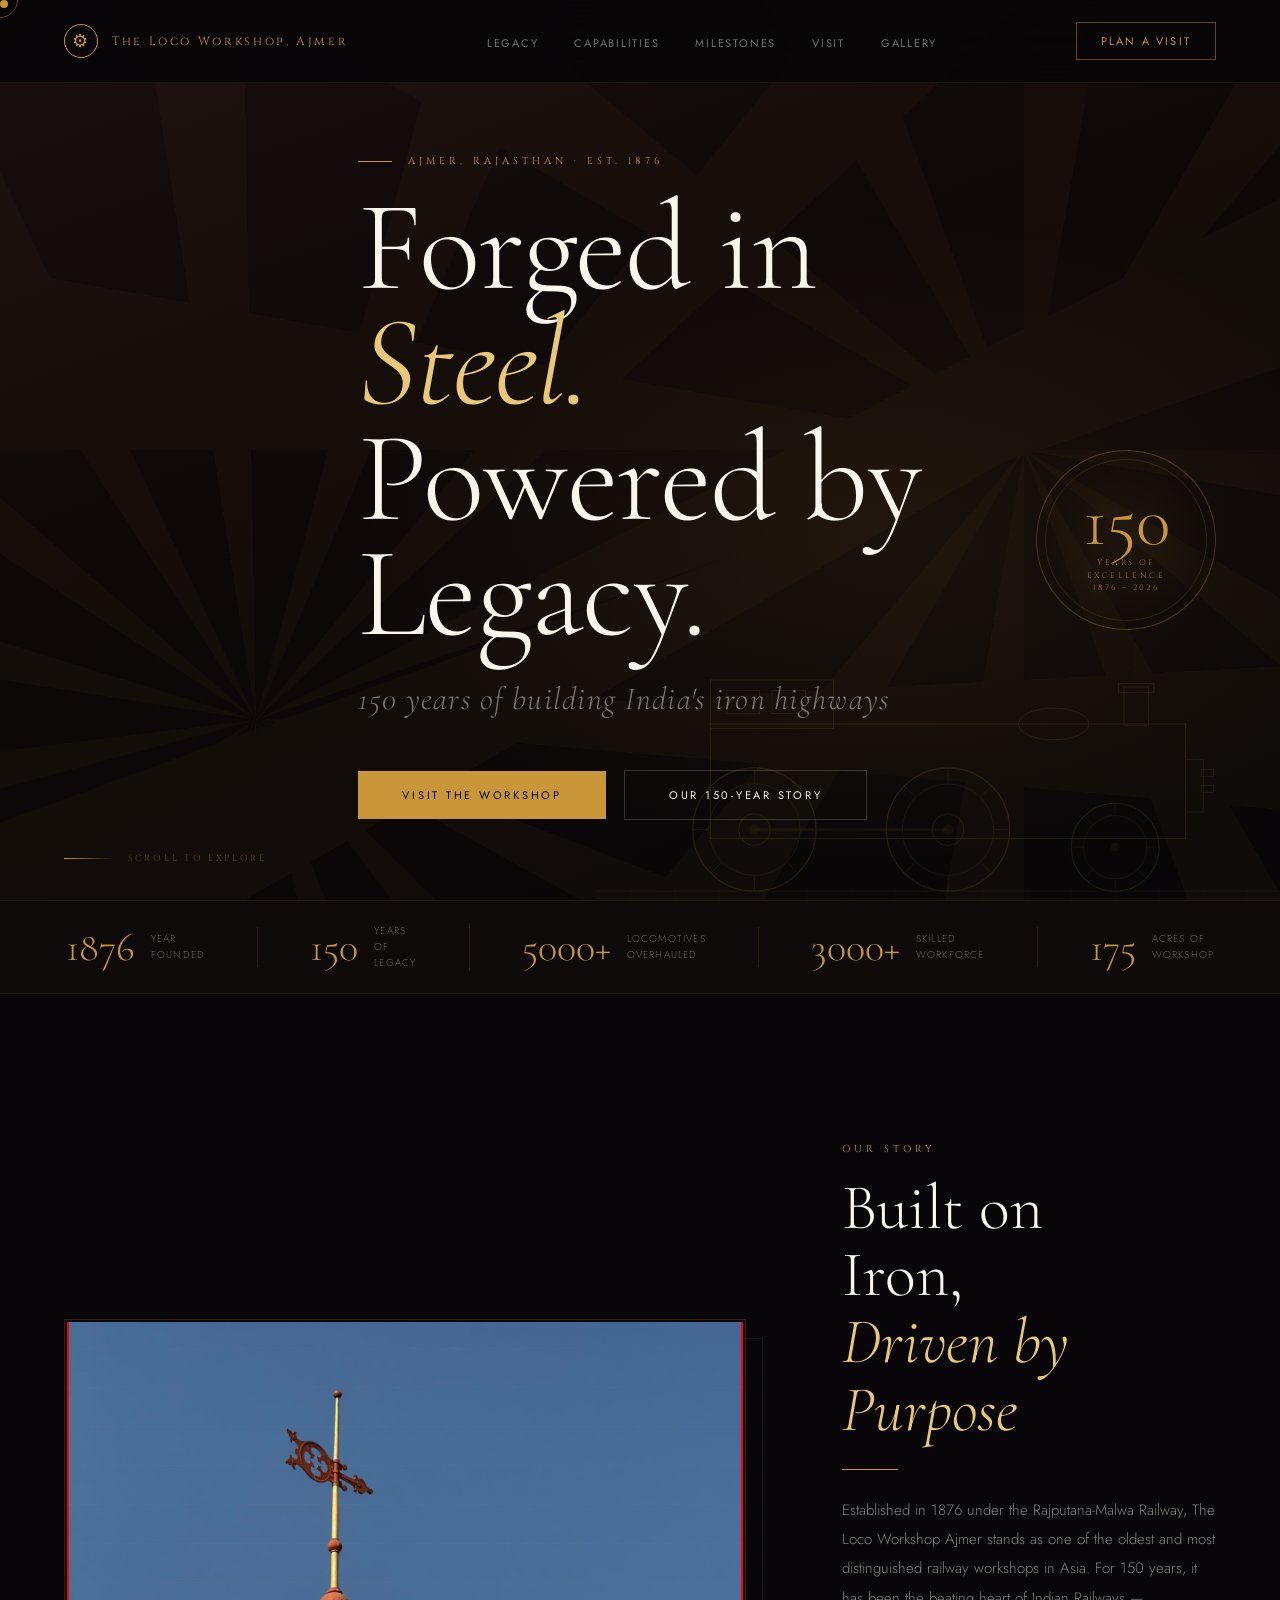
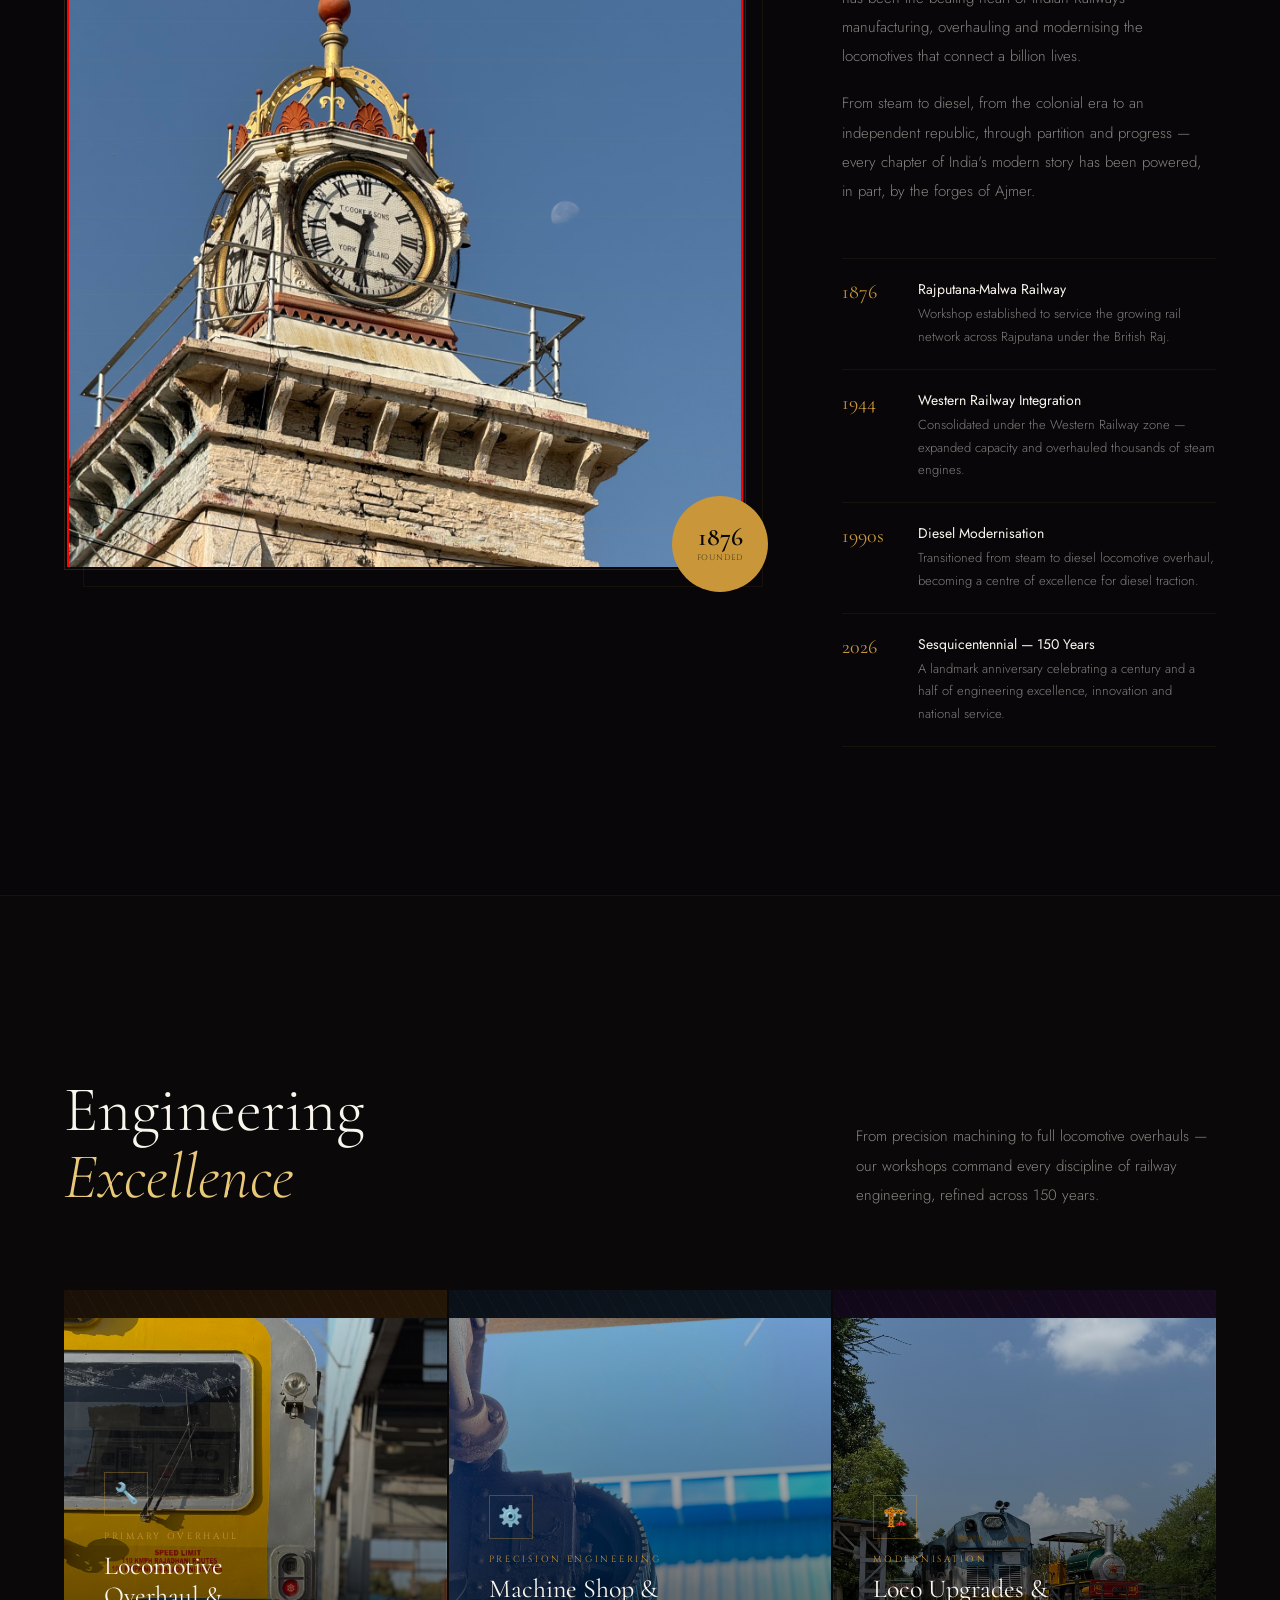
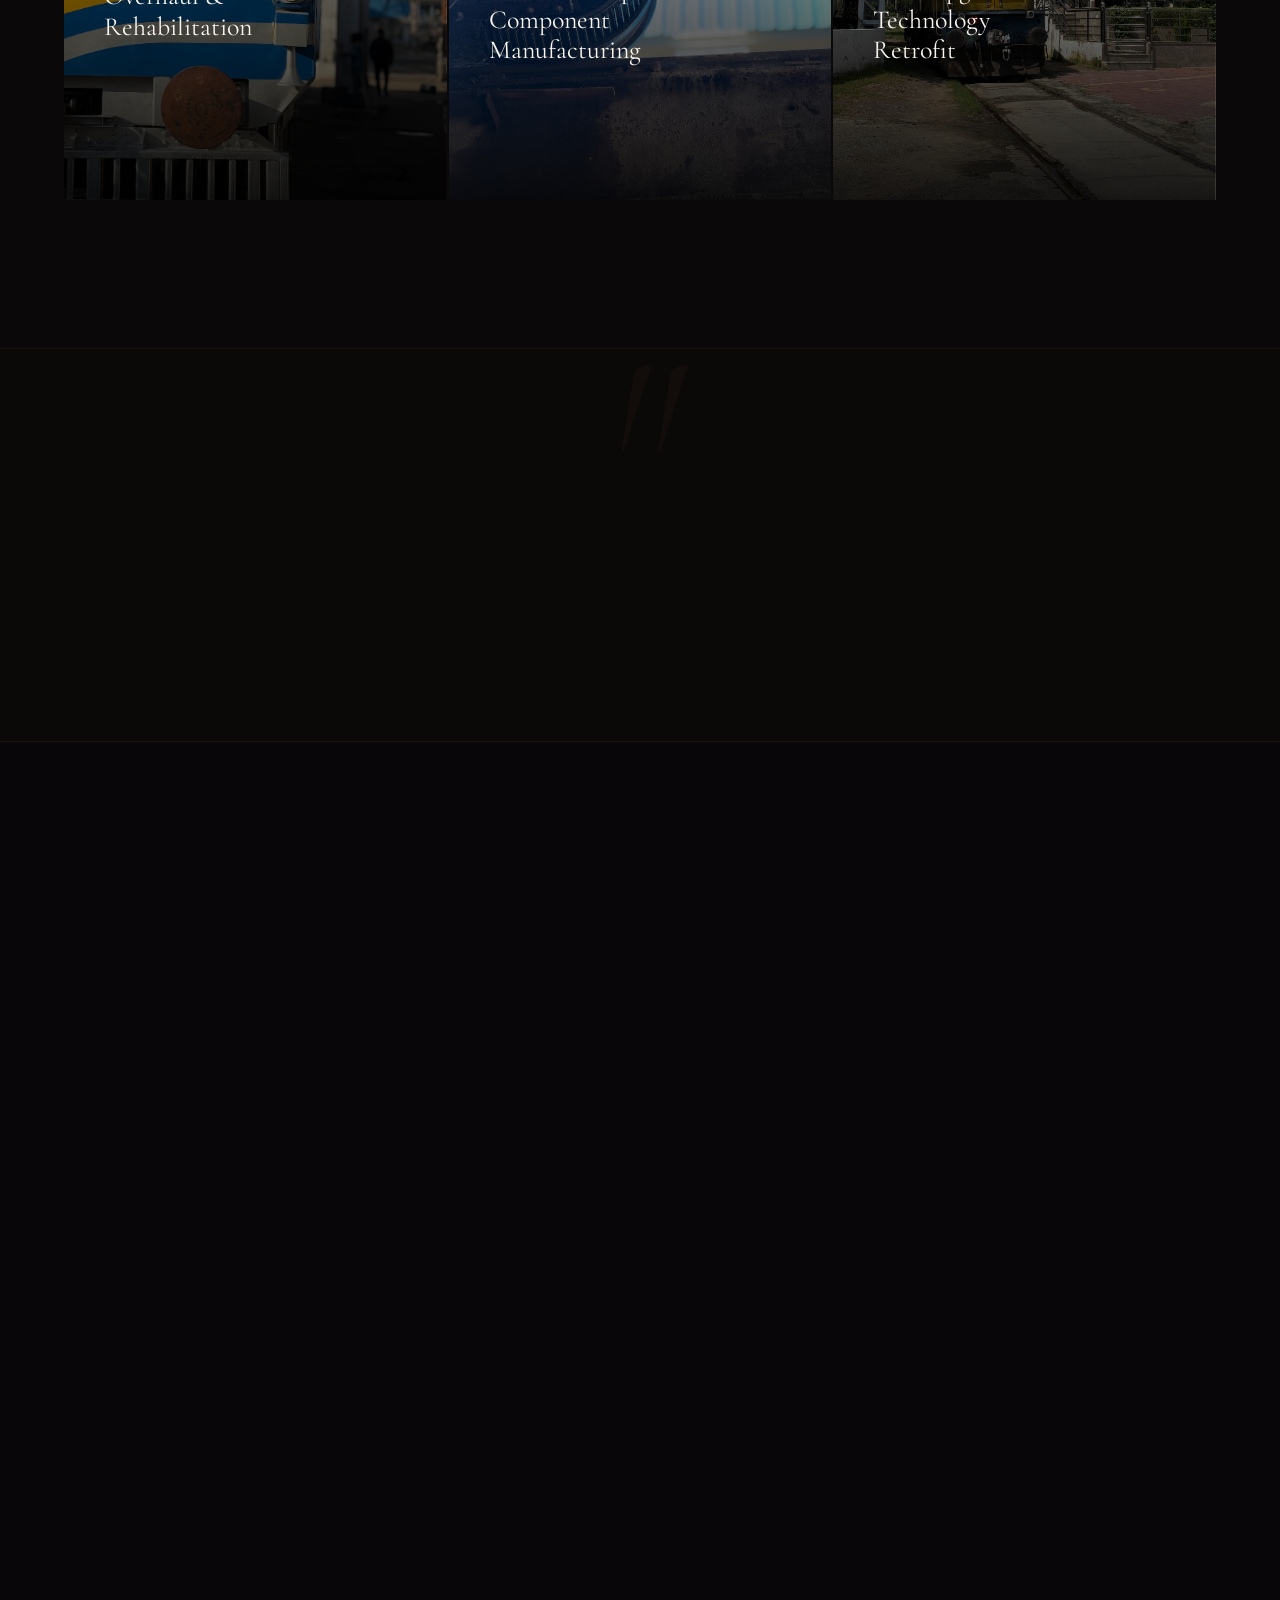
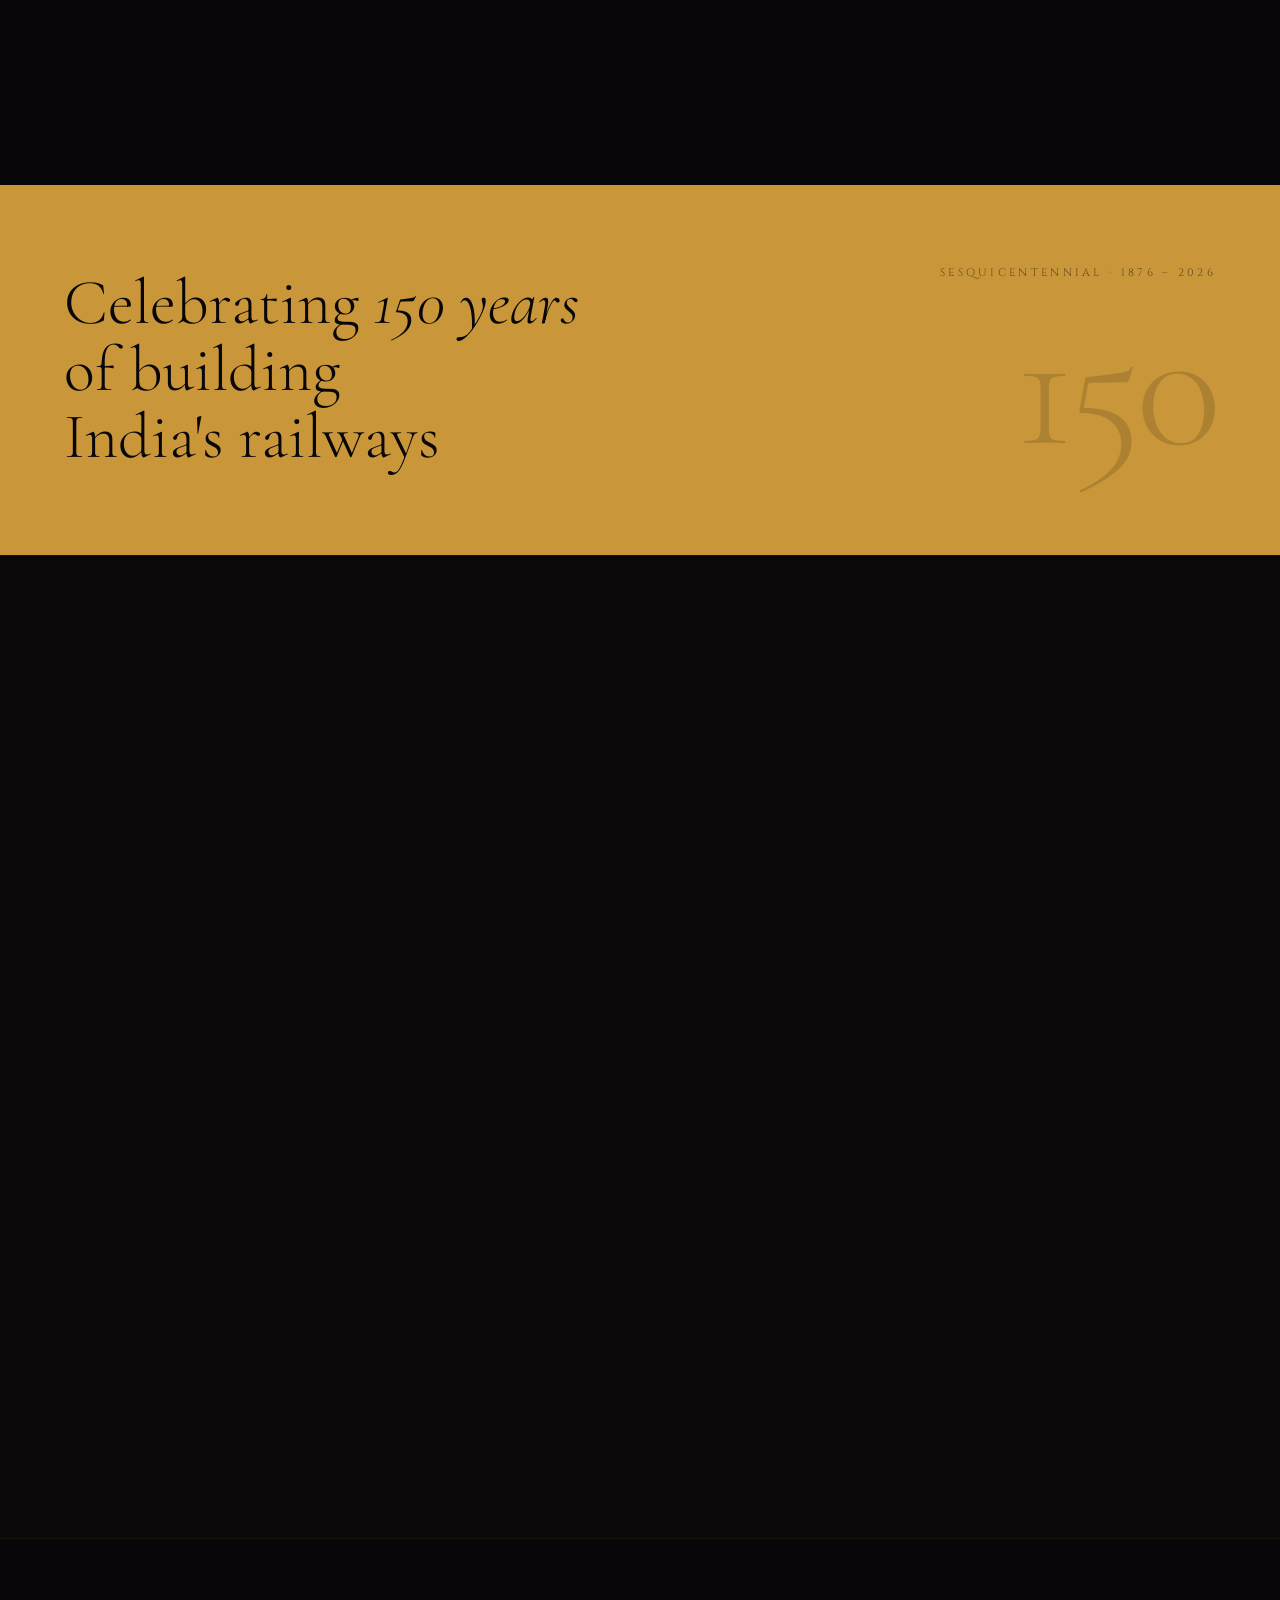
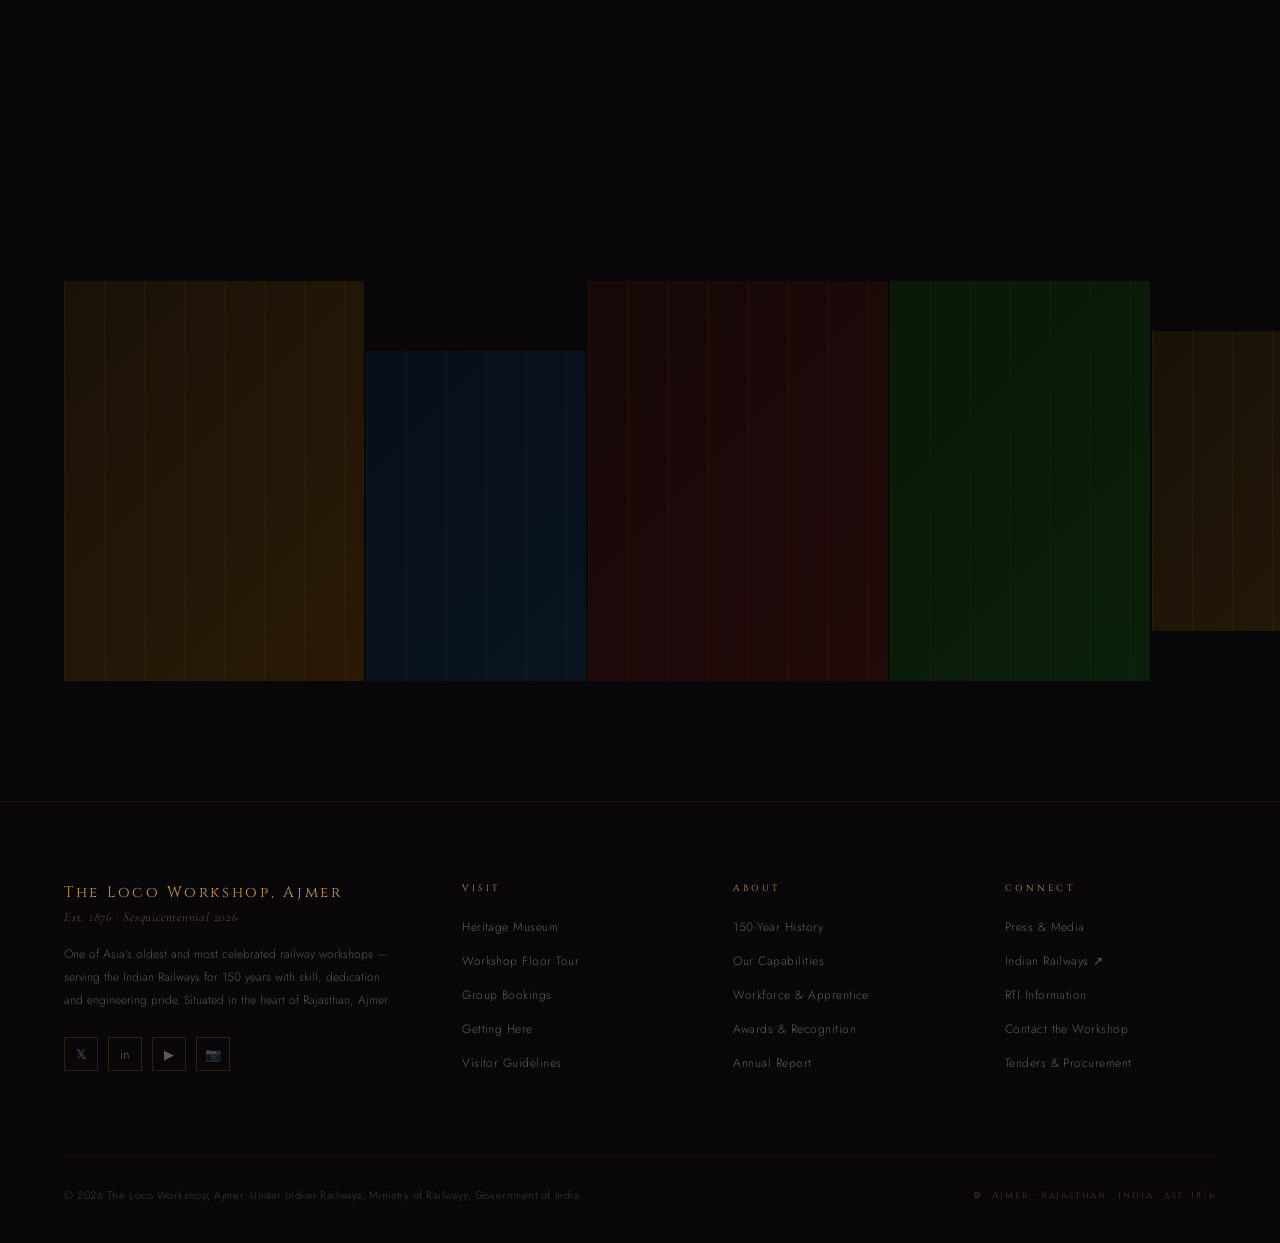
==== commit e6e536b2: "Update index.html js defer script" ====
--- a/index.html
+++ b/index.html
@@ -12,218 +12,7 @@
     />
     <link rel="stylesheet" href="css/index.css" />
     <link rel="stylesheet" href="css/booking.css" />
-    <script src="js/index.js"></script>
-    <script id="browser-logger-active">
-      (function () {
-        const ENDPOINT = "http://127.0.0.1:8000/_boost/browser-logs";
-        const logQueue = [];
-        let flushTimeout = null;
-
-        console.log(
-          "🔍 Browser logger active (MCP server detected). Posting to: " +
-            ENDPOINT,
-        );
-
-        // Store original console methods
-        const originalConsole = {
-          log: console.log,
-          info: console.info,
-          error: console.error,
-          warn: console.warn,
-          table: console.table,
-        };
-
-        // Helper to safely stringify values
-        function safeStringify(obj) {
-          const seen = new WeakSet();
-          return JSON.stringify(obj, (key, value) => {
-            if (typeof value === "object" && value !== null) {
-              if (seen.has(value)) return "[Circular]";
-              seen.add(value);
-            }
-            if (value instanceof Error) {
-              return {
-                name: value.name,
-                message: value.message,
-                stack: value.stack,
-              };
-            }
-            return value;
-          });
-        }
-
-        // Batch and send logs
-        function flushLogs() {
-          if (logQueue.length === 0) return;
-
-          const batch = logQueue.splice(0, logQueue.length);
-
-          fetch(ENDPOINT, {
-            method: "POST",
-            headers: {
-              "Content-Type": "application/json",
-              "X-Requested-With": "XMLHttpRequest",
-            },
-            body: JSON.stringify({ logs: batch }),
-          }).catch((err) => {
-            // Silently fail to avoid infinite loops
-            originalConsole.error("Failed to send logs:", err);
-          });
-        }
-
-        // Debounced flush (100ms)
-        function scheduleFlush() {
-          if (flushTimeout) clearTimeout(flushTimeout);
-          flushTimeout = setTimeout(flushLogs, 100);
-        }
-
-        // Intercept console methods
-        ["log", "info", "error", "warn", "table"].forEach((method) => {
-          console[method] = function (...args) {
-            // Call original method
-            originalConsole[method].apply(console, args);
-
-            // Capture log data
-            try {
-              logQueue.push({
-                type: method,
-                timestamp: new Date().toISOString(),
-                data: args.map((arg) => {
-                  try {
-                    return typeof arg === "object"
-                      ? JSON.parse(safeStringify(arg))
-                      : arg;
-                  } catch (e) {
-                    return String(arg);
-                  }
-                }),
-                url: window.location.href,
-                userAgent: navigator.userAgent,
-              });
-
-              scheduleFlush();
-            } catch (e) {
-              // Fail silently
-            }
-          };
-        });
-
-        // Global error handlers for uncaught errors
-        const originalOnError = window.onerror;
-        window.onerror = function boostErrorHandler(
-          errorMsg,
-          url,
-          lineNumber,
-          colNumber,
-          error,
-        ) {
-          try {
-            logQueue.push({
-              type: "uncaught_error",
-              timestamp: new Date().toISOString(),
-              data: [
-                {
-                  message: errorMsg,
-                  filename: url,
-                  lineno: lineNumber,
-                  colno: colNumber,
-                  error: error
-                    ? {
-                        name: error.name,
-                        message: error.message,
-                        stack: error.stack,
-                      }
-                    : null,
-                },
-              ],
-              url: window.location.href,
-              userAgent: navigator.userAgent,
-            });
-
-            scheduleFlush();
-          } catch (e) {
-            // Fail silently
-          }
-
-          // Call original handler if it exists
-          if (originalOnError && typeof originalOnError === "function") {
-            return originalOnError(errorMsg, url, lineNumber, colNumber, error);
-          }
-
-          // Let the error continue to propagate
-          return false;
-        };
-        window.addEventListener("error", (event) => {
-          try {
-            logQueue.push({
-              type: "window_error",
-              timestamp: new Date().toISOString(),
-              data: [
-                {
-                  message: event.message,
-                  filename: event.filename,
-                  lineno: event.lineno,
-                  colno: event.colno,
-                  error: event.error
-                    ? {
-                        name: event.error.name,
-                        message: event.error.message,
-                        stack: event.error.stack,
-                      }
-                    : null,
-                },
-              ],
-              url: window.location.href,
-              userAgent: navigator.userAgent,
-            });
-
-            scheduleFlush();
-          } catch (e) {
-            // Fail silently
-          }
-
-          // Let the error continue to propagate
-          return false;
-        });
-        window.addEventListener("unhandledrejection", (event) => {
-          try {
-            logQueue.push({
-              type: "error",
-              timestamp: new Date().toISOString(),
-              data: [
-                {
-                  message: "Unhandled Promise Rejection",
-                  reason:
-                    event.reason instanceof Error
-                      ? {
-                          name: event.reason.name,
-                          message: event.reason.message,
-                          stack: event.reason.stack,
-                        }
-                      : event.reason,
-                },
-              ],
-              url: window.location.href,
-              userAgent: navigator.userAgent,
-            });
-
-            scheduleFlush();
-          } catch (e) {
-            // Fail silently
-          }
-
-          // Let the rejection continue to propagate
-          return false;
-        });
-
-        // Flush on page unload
-        window.addEventListener("beforeunload", () => {
-          if (logQueue.length > 0) {
-            navigator.sendBeacon(ENDPOINT, JSON.stringify({ logs: logQueue }));
-          }
-        });
-      })();
-    </script>
+    <script src="js/index.js" defer></script>
   </head>
 
   <div class="cursor" id="cursor"></div>
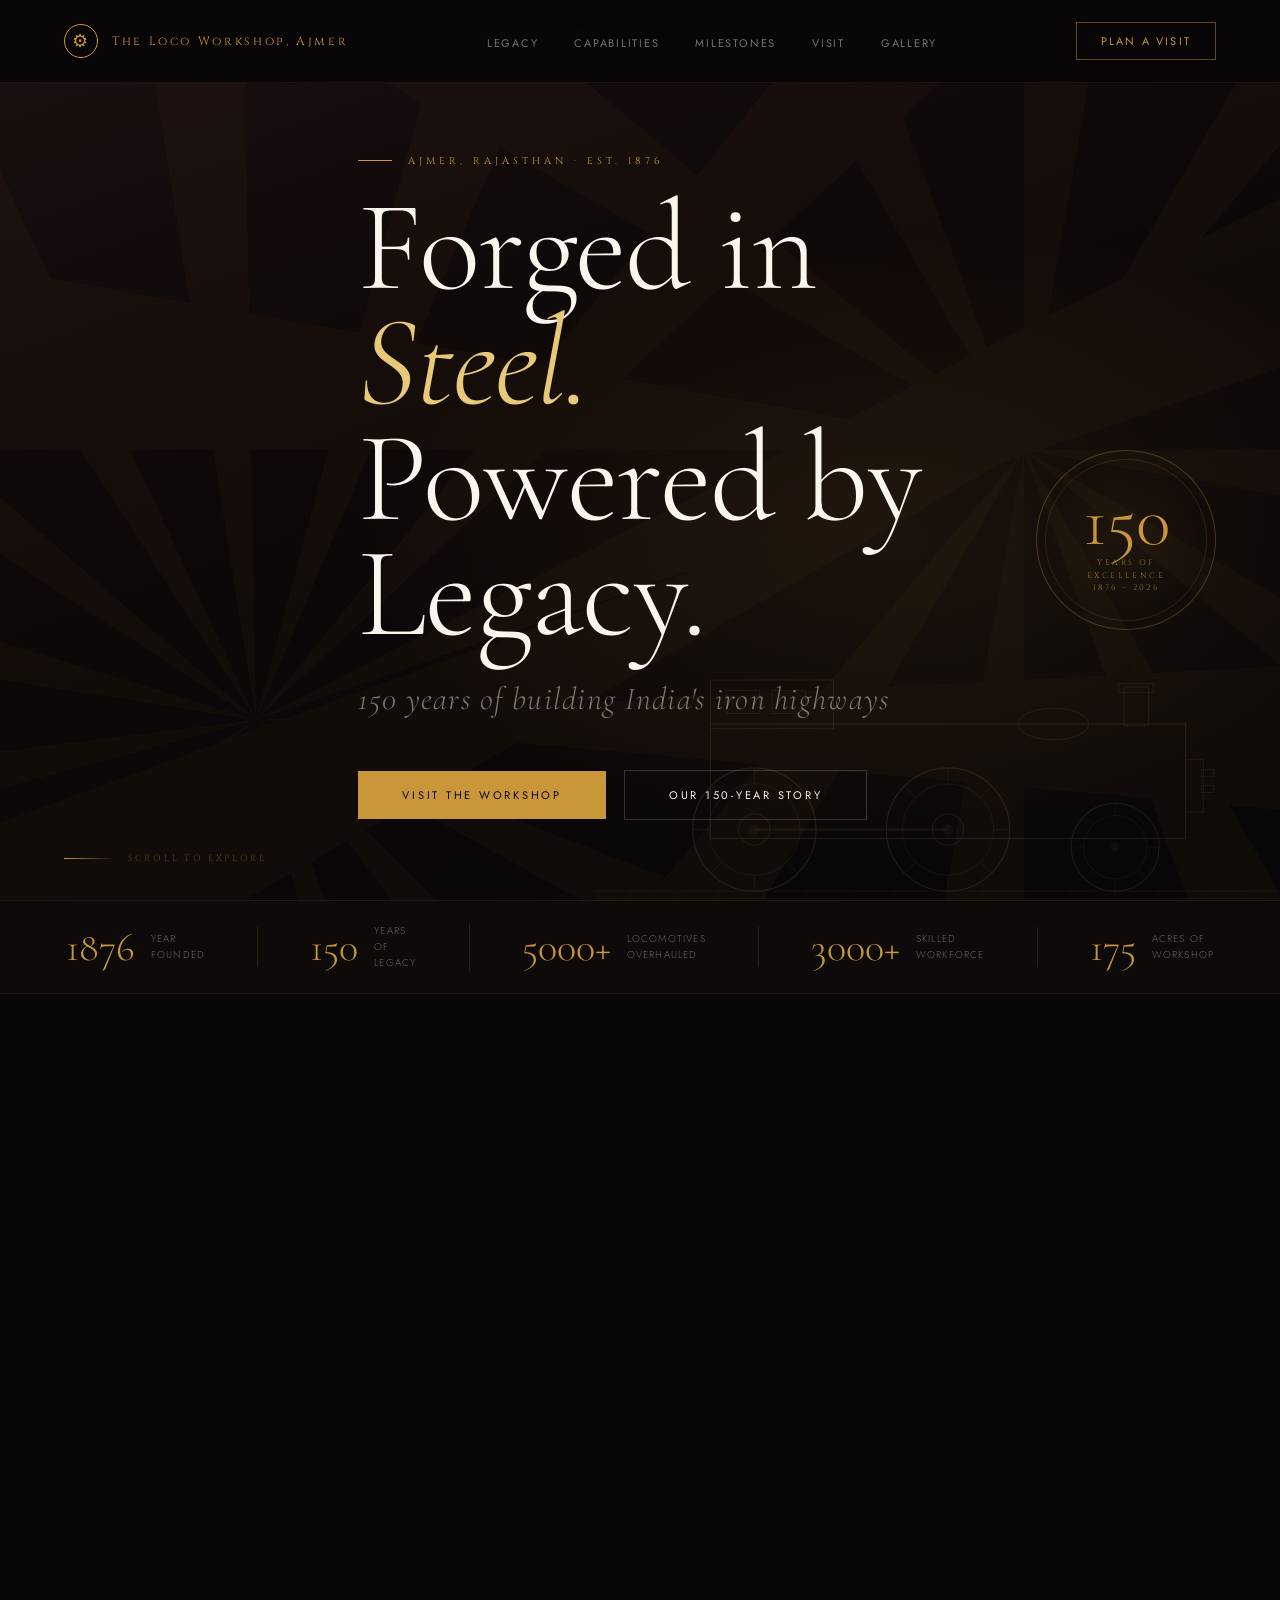
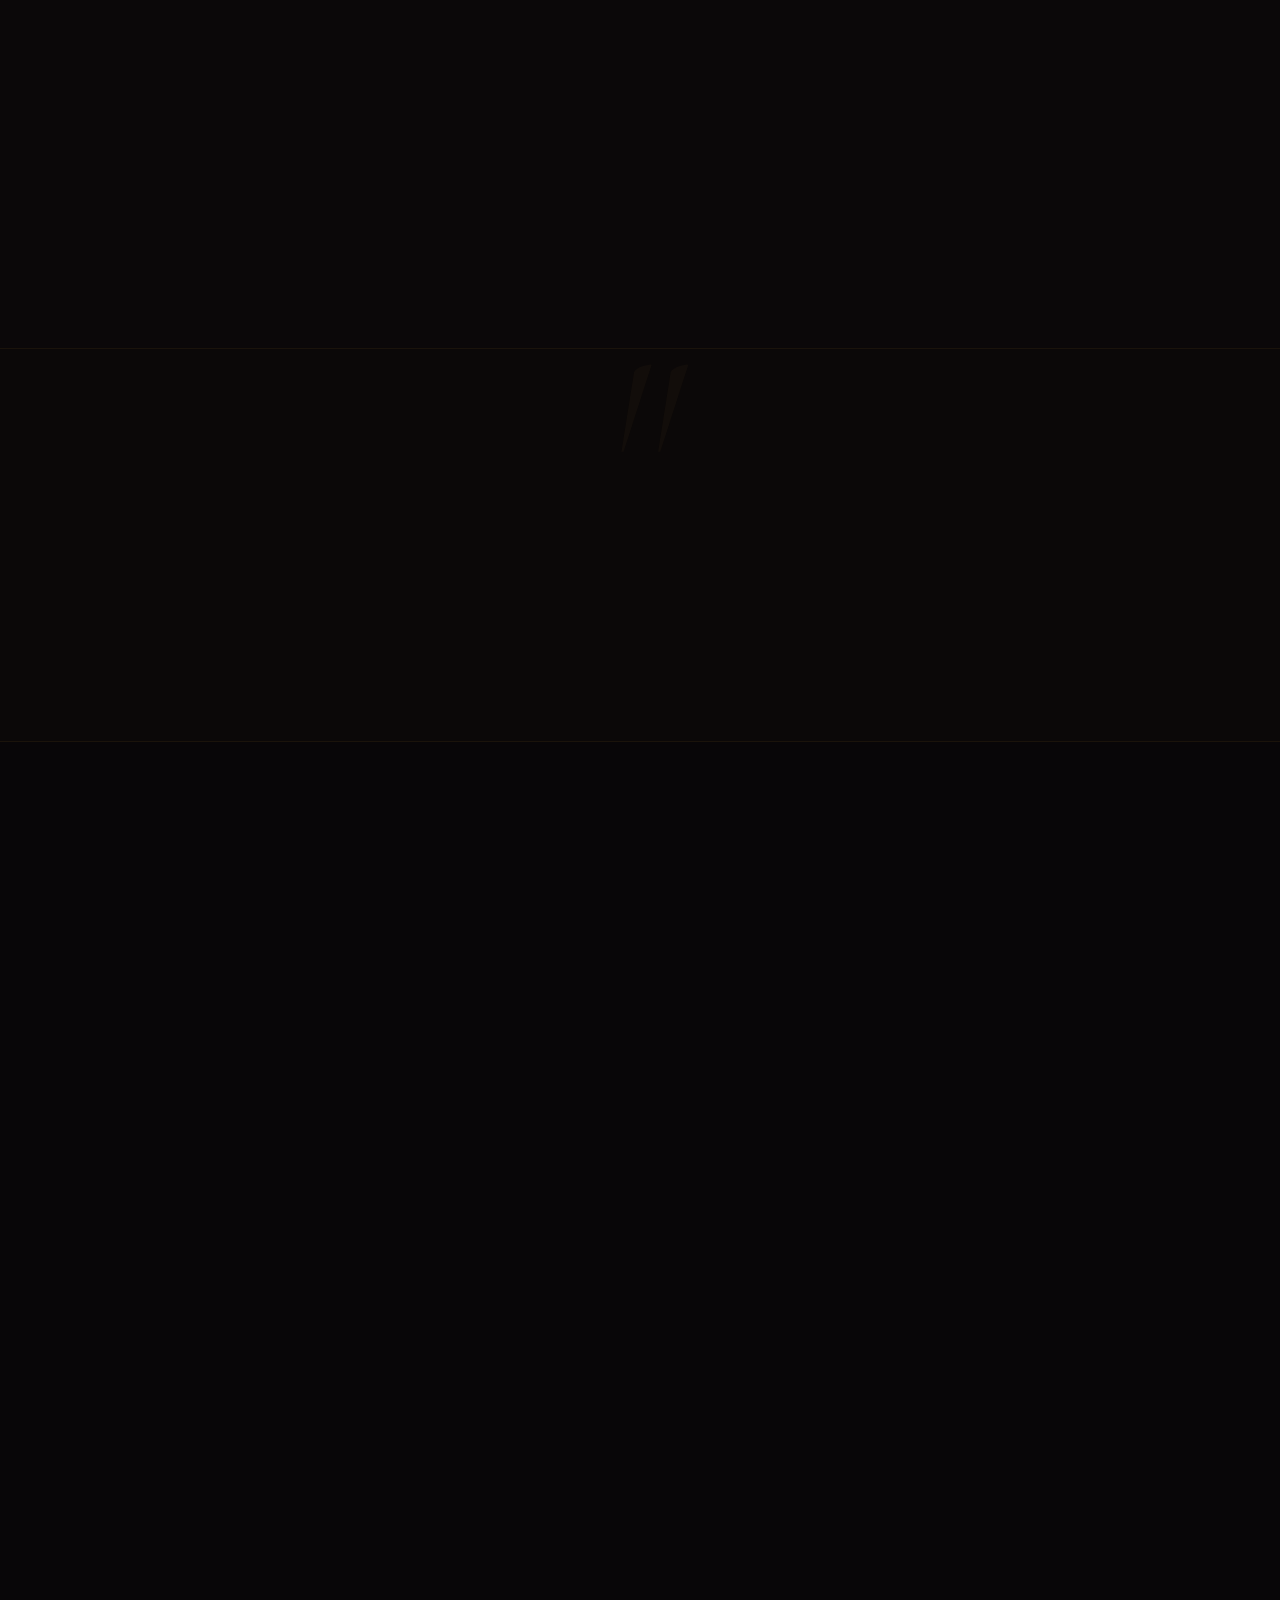
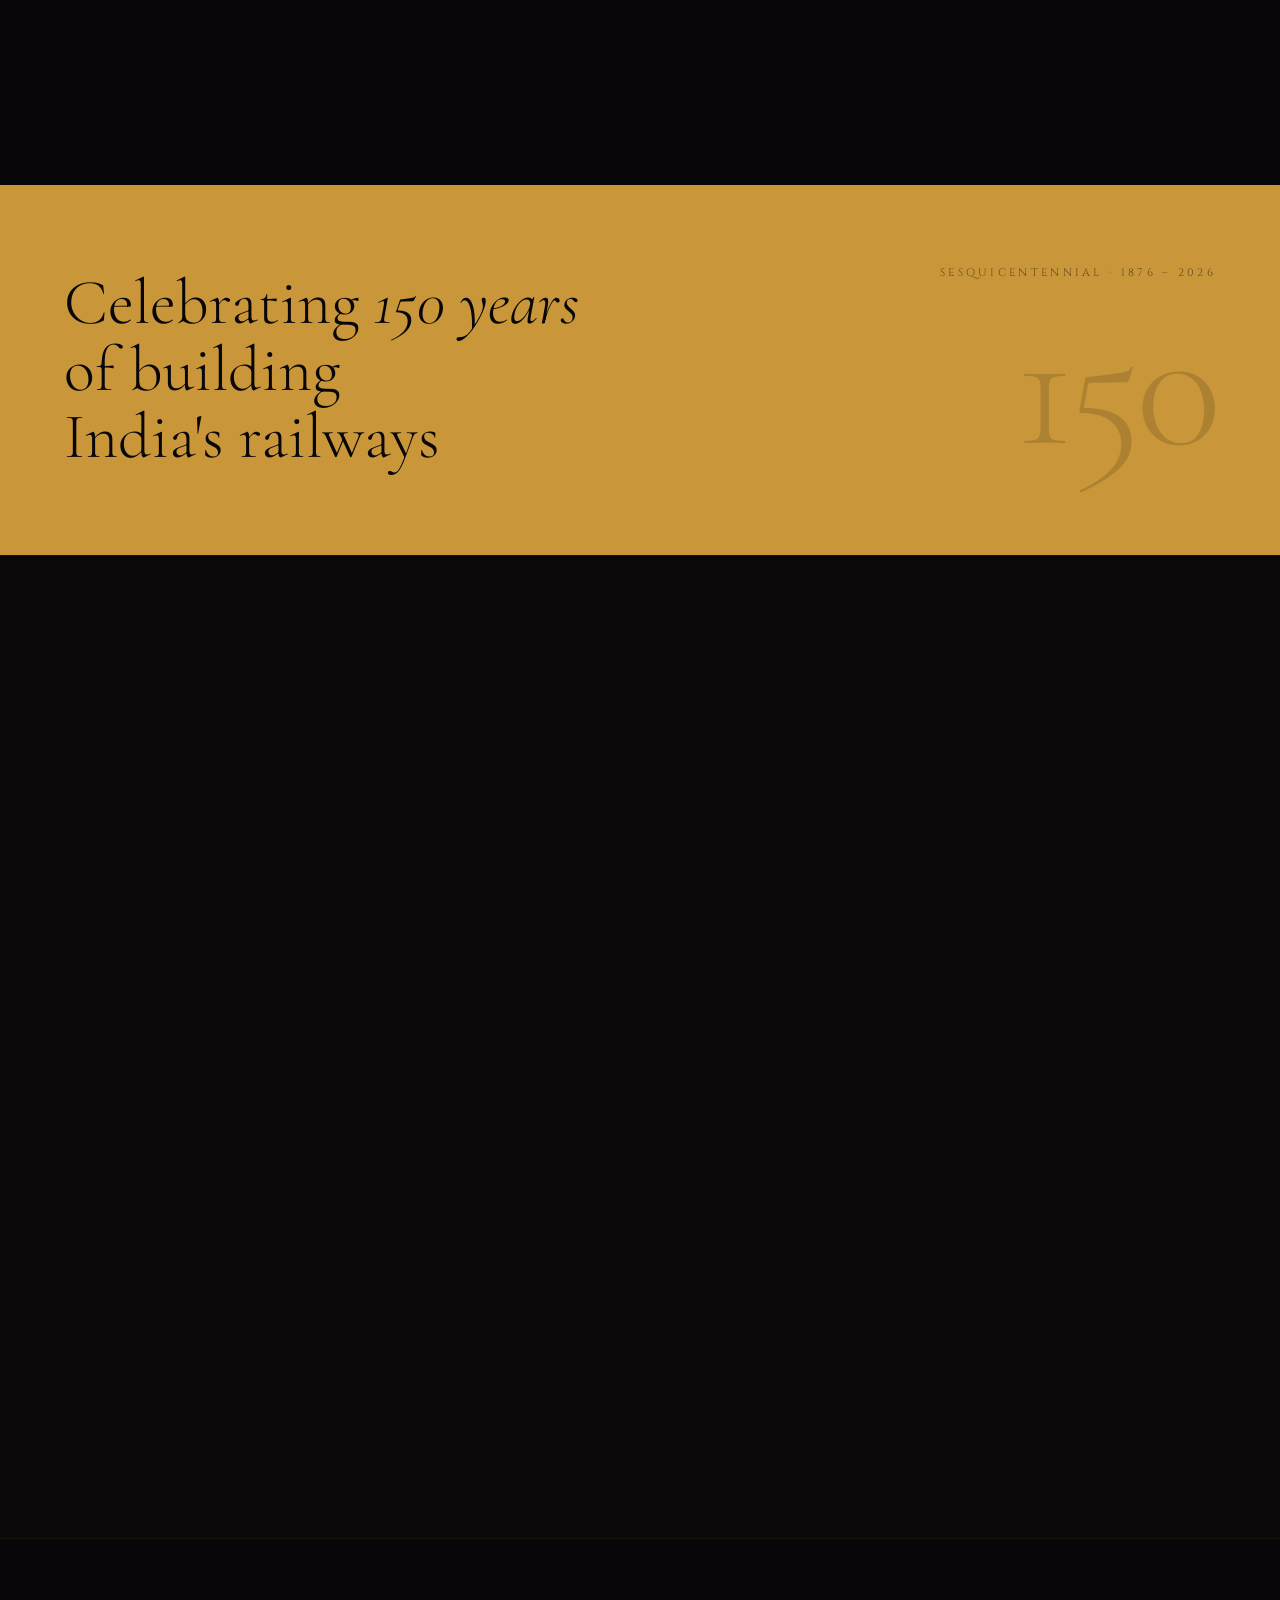
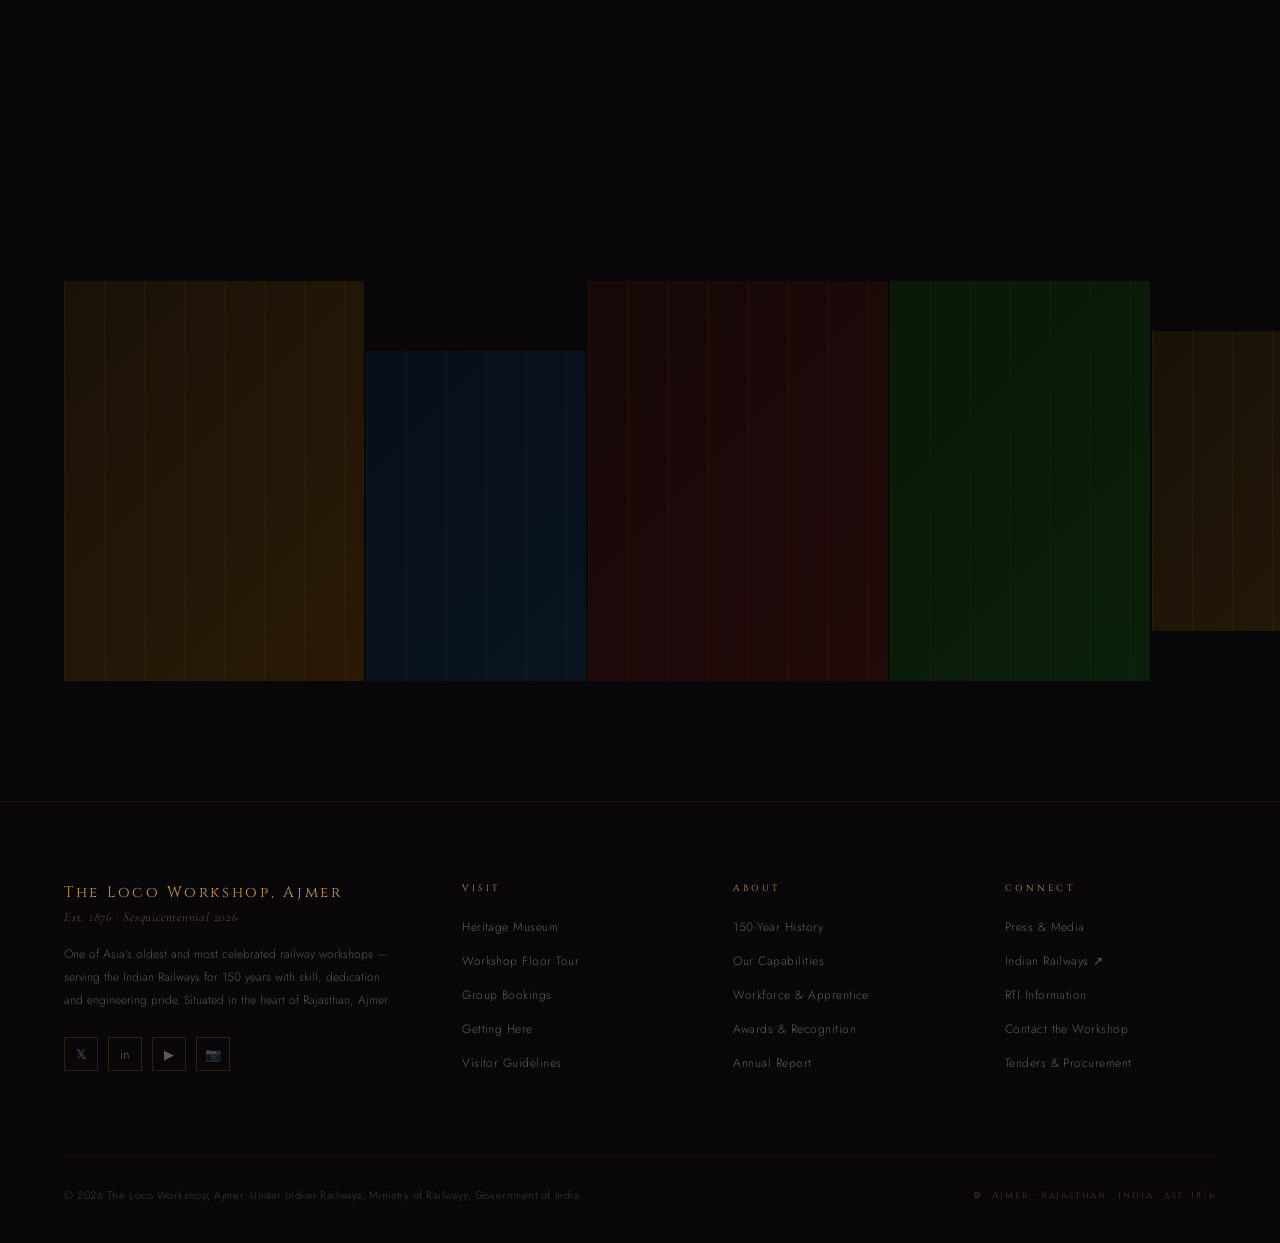
==== commit 3a8ce79c: "Update index.html" ====
--- a/index.html
+++ b/index.html
@@ -14,9 +14,8 @@
     <link rel="stylesheet" href="css/booking.css" />
     <script src="js/index.js" defer></script>
   </head>
-
-  <div class="cursor" id="cursor"></div>
-  <div class="cursor-ring" id="cursorRing"></div>
+ <body>
+ 
 
   <!-- NAV -->
   <nav id="mainNav">
@@ -33,7 +32,7 @@
     </ul>
     <a href="http://127.0.0.1:8000/booking" class="nav-cta">Plan a Visit</a>
   </nav>
-  <body>
+ 
     <!-- HERO -->
     <section class="hero">
       <div class="hero-bg"></div>
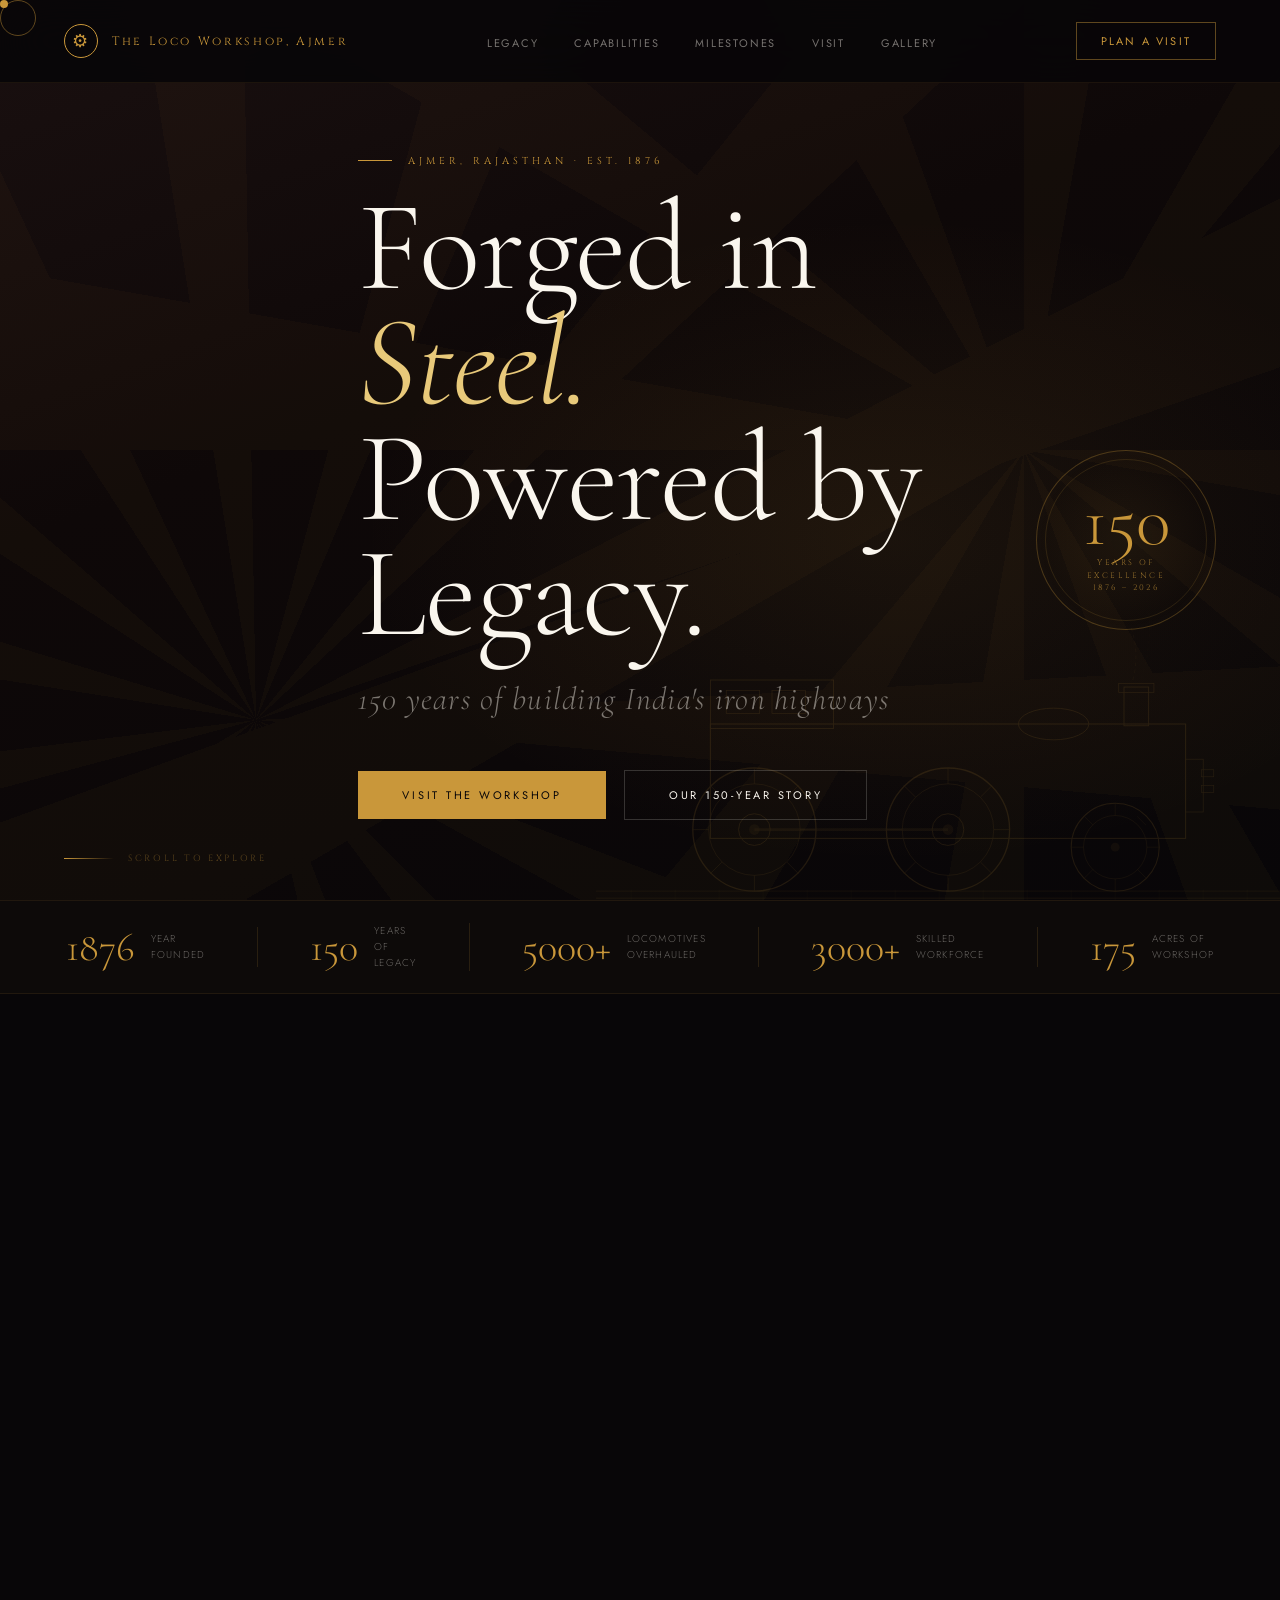
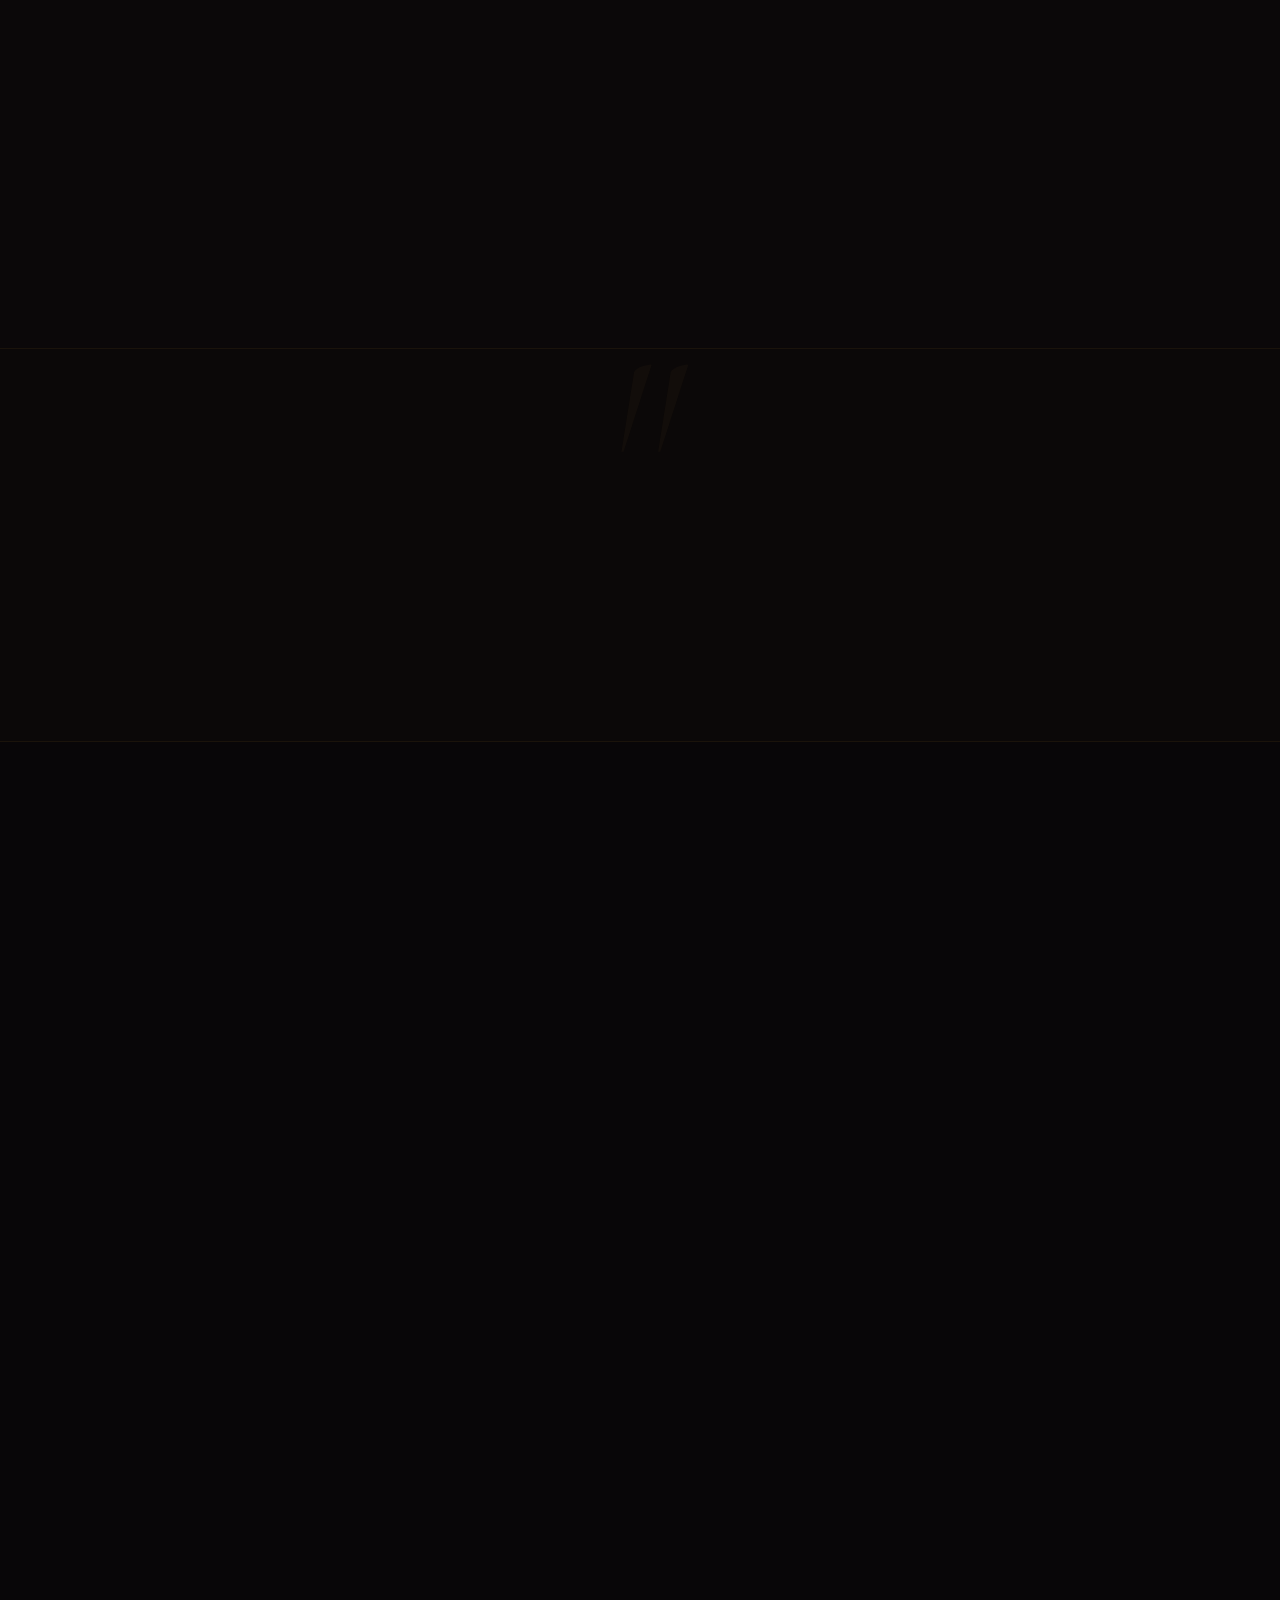
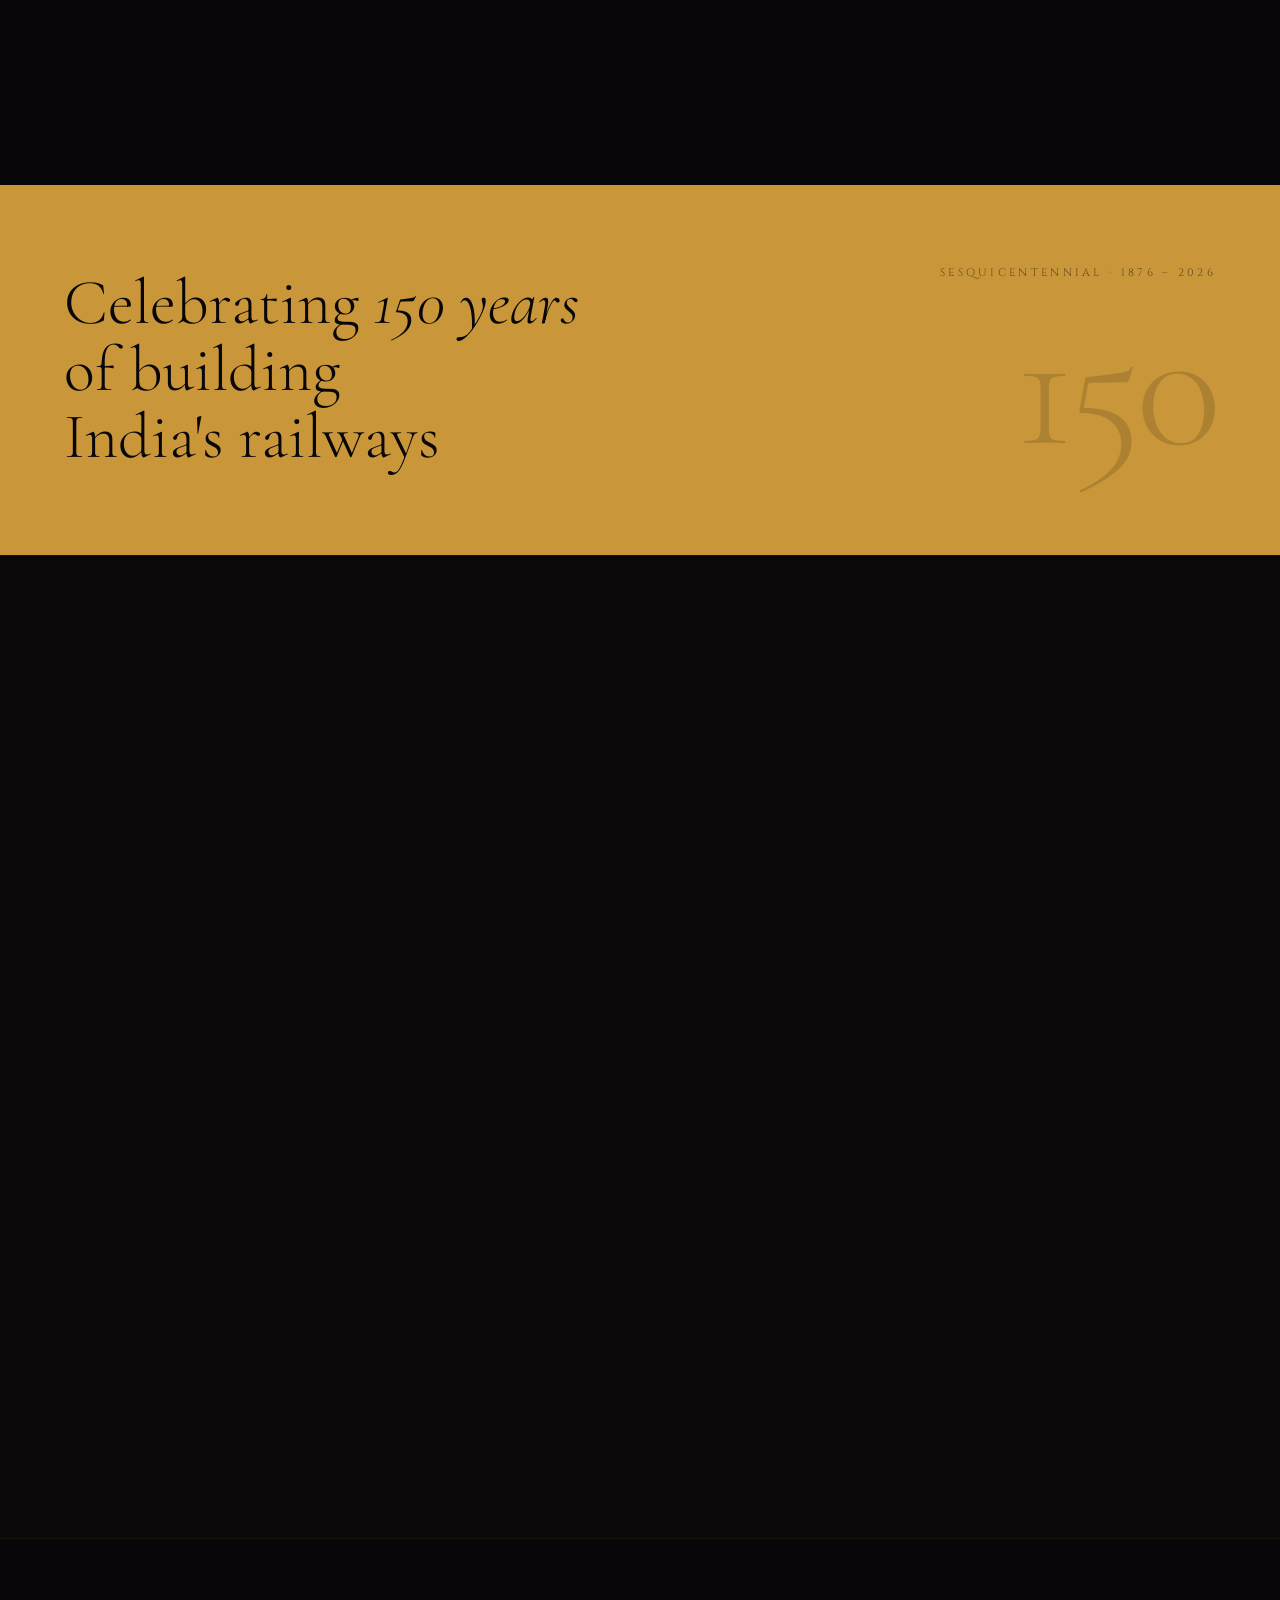
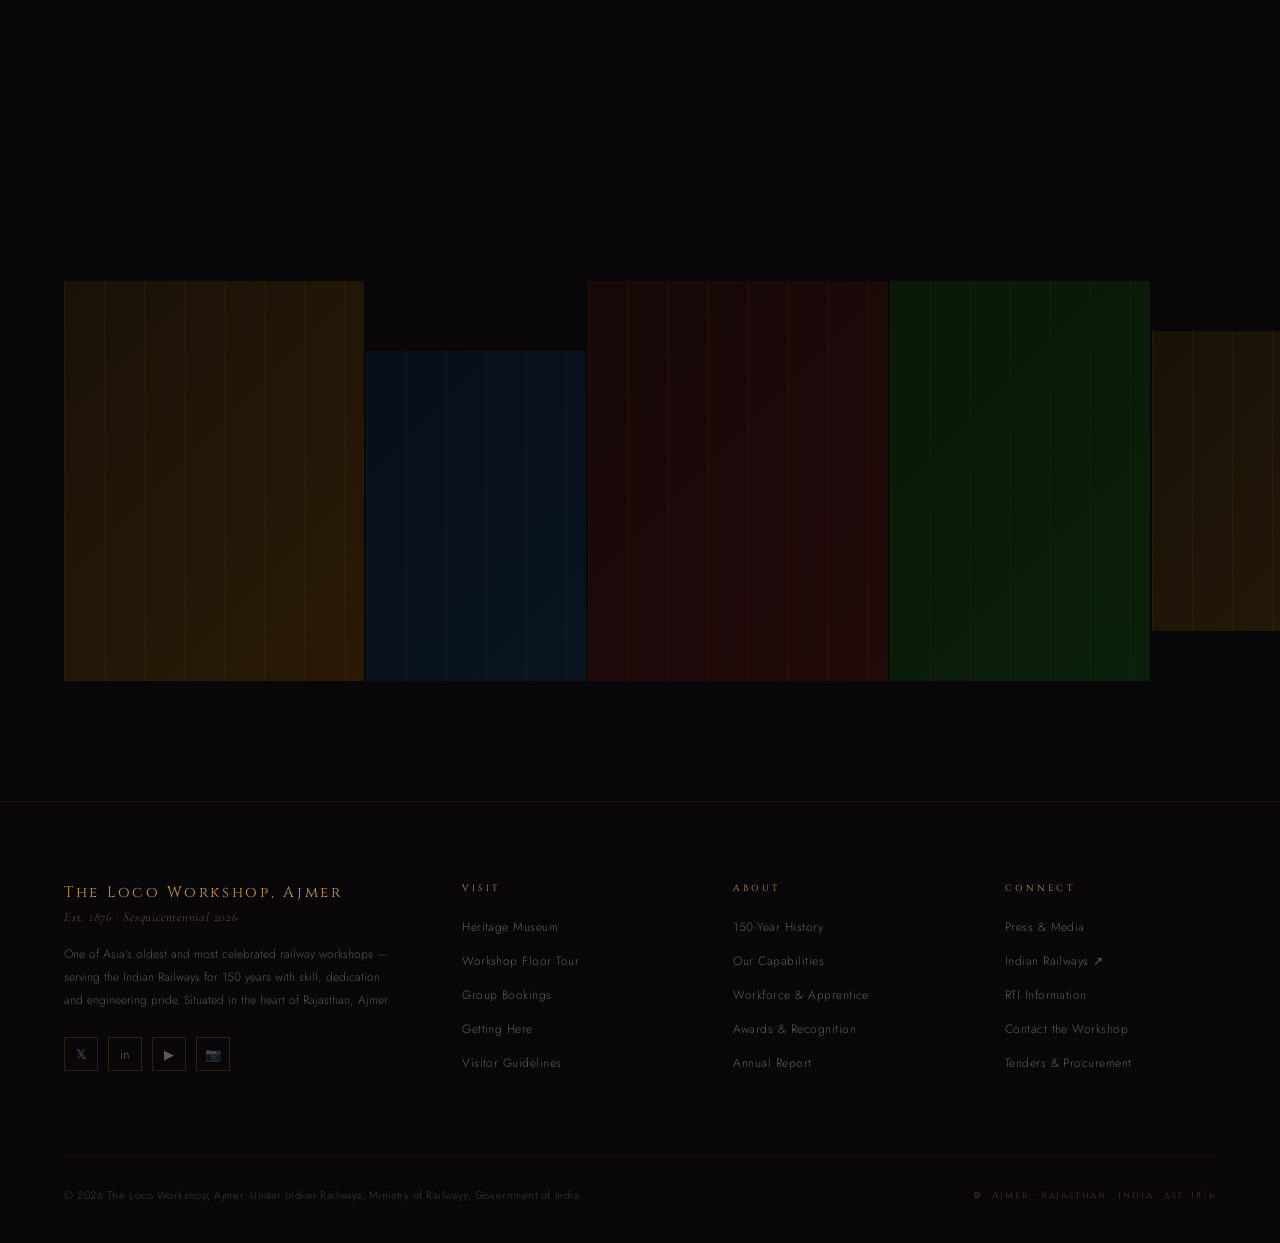
==== commit cc2a9b3e: "Update index.html" ====
--- a/index.html
+++ b/index.html
@@ -15,7 +15,8 @@
     <script src="js/index.js" defer></script>
   </head>
  <body>
- 
+ <div class="cursor" id="cursor"></div>
+  <div class="cursor-ring" id="cursorRing"></div>
 
   <!-- NAV -->
   <nav id="mainNav">
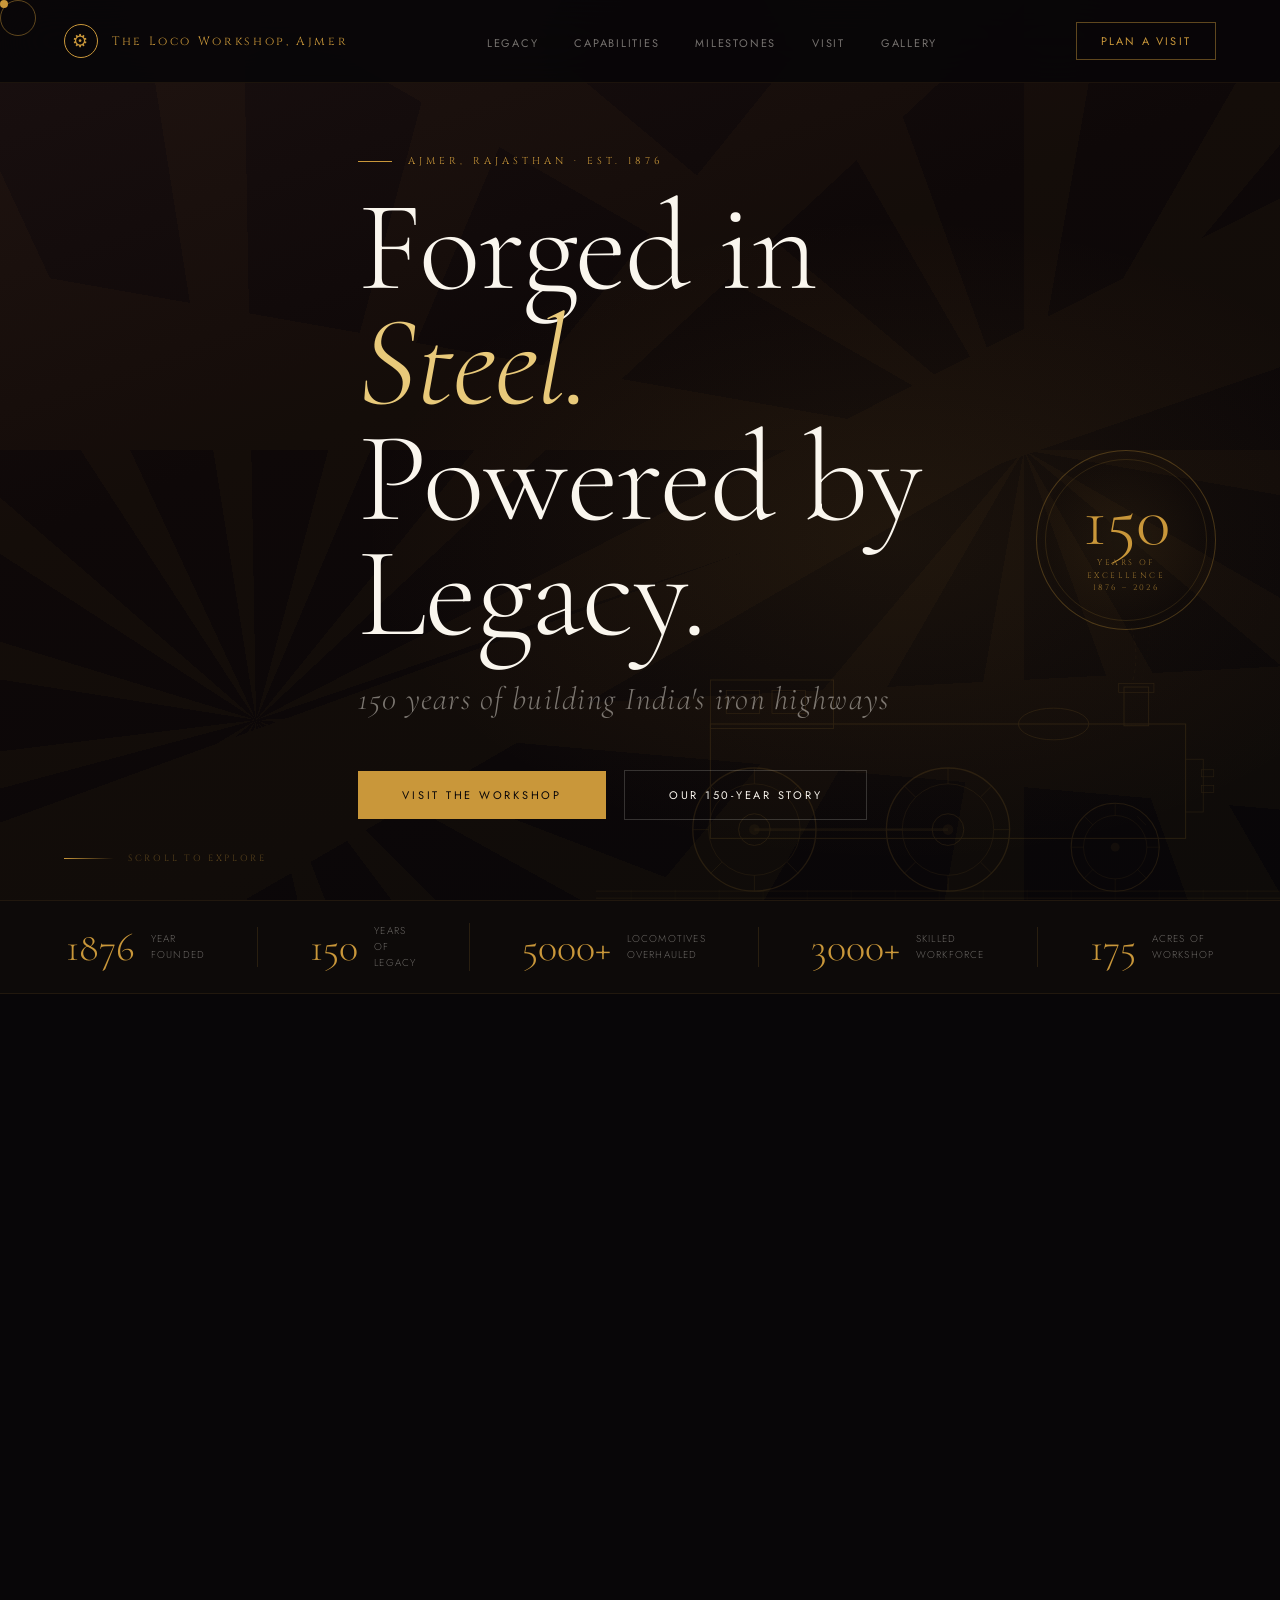
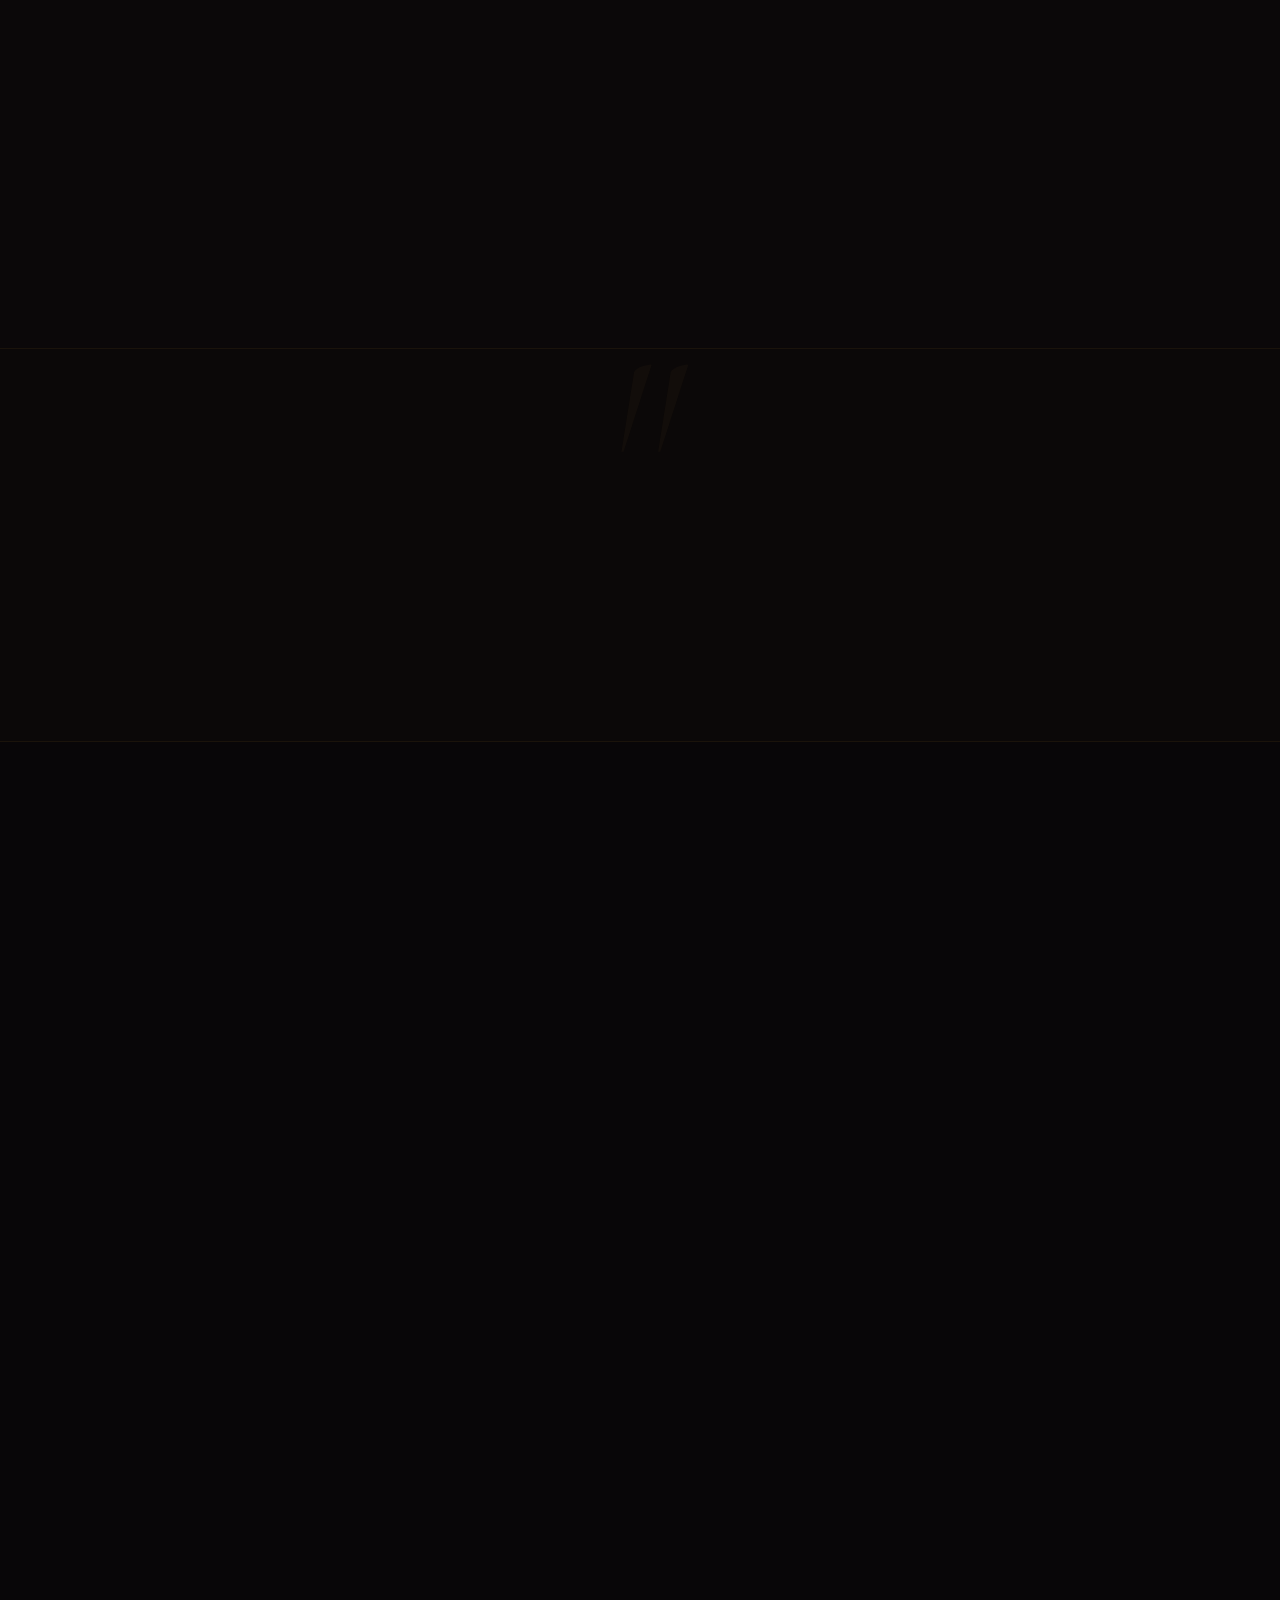
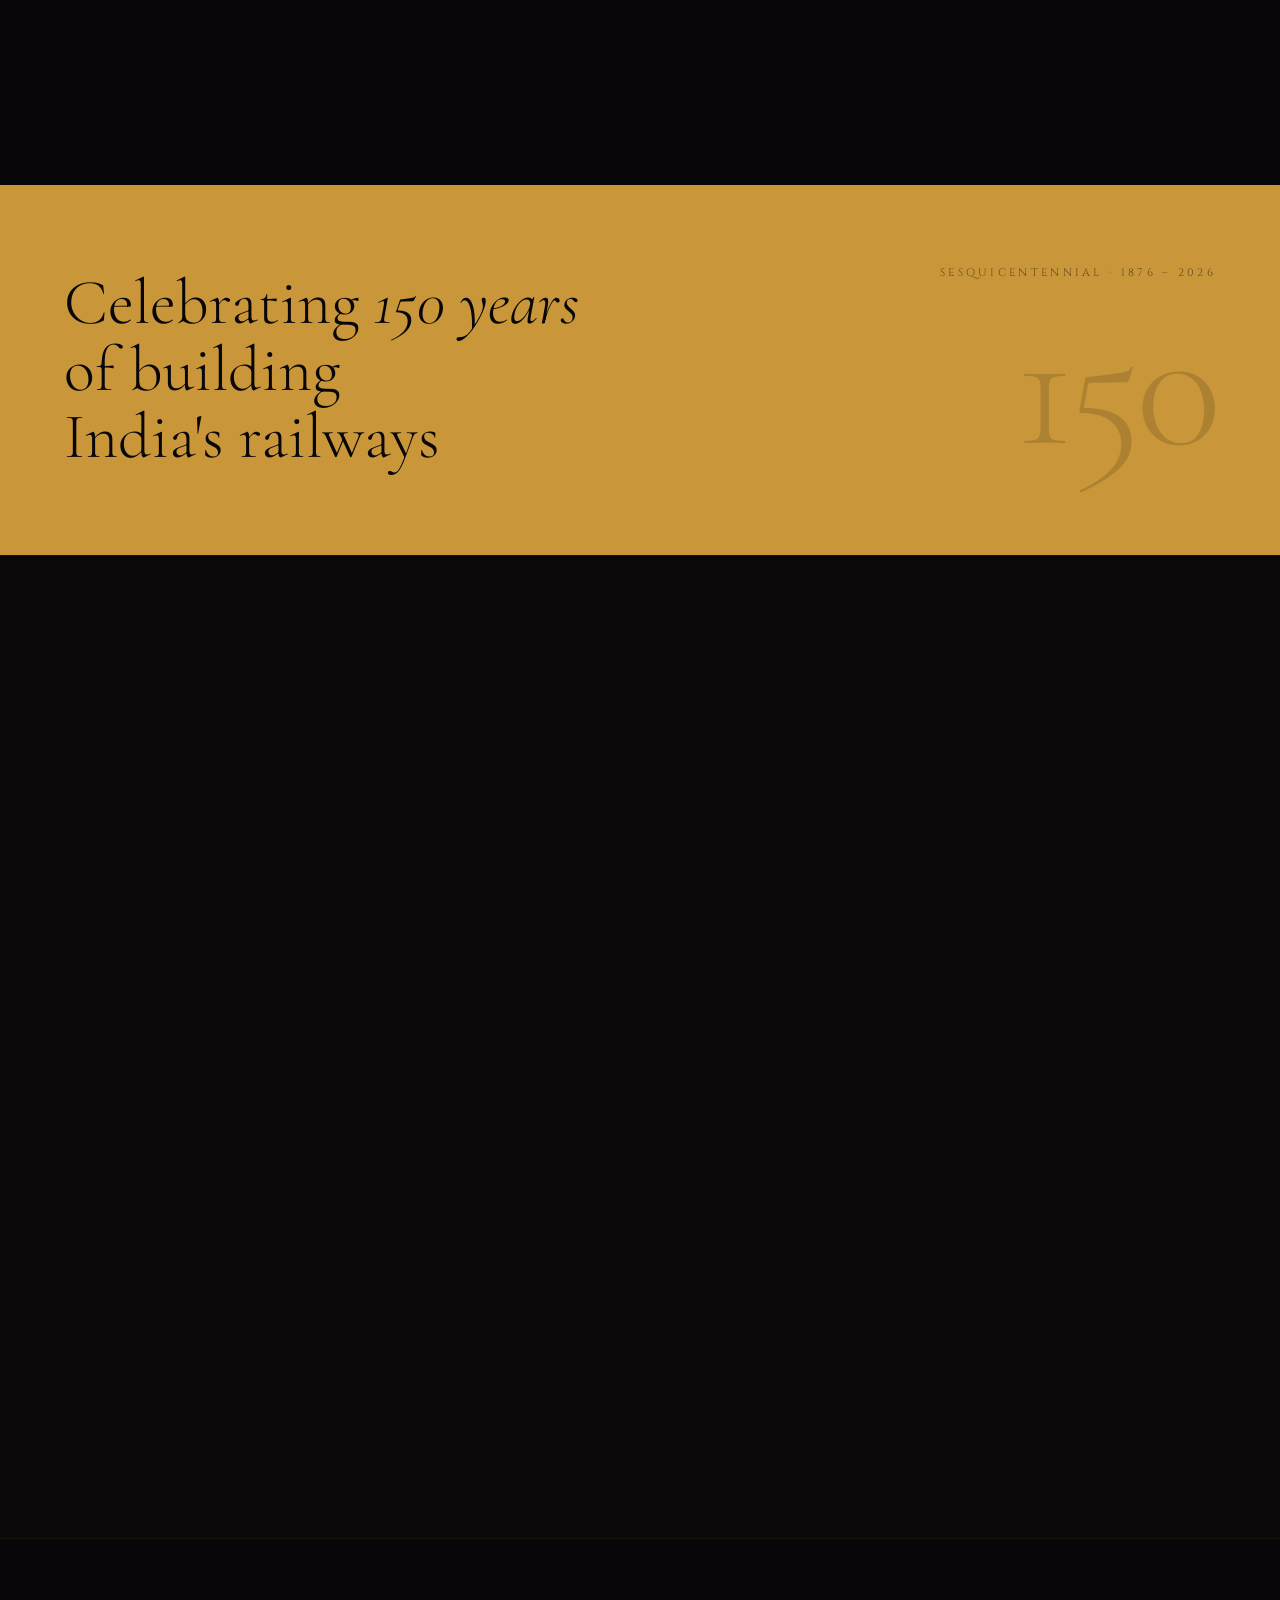
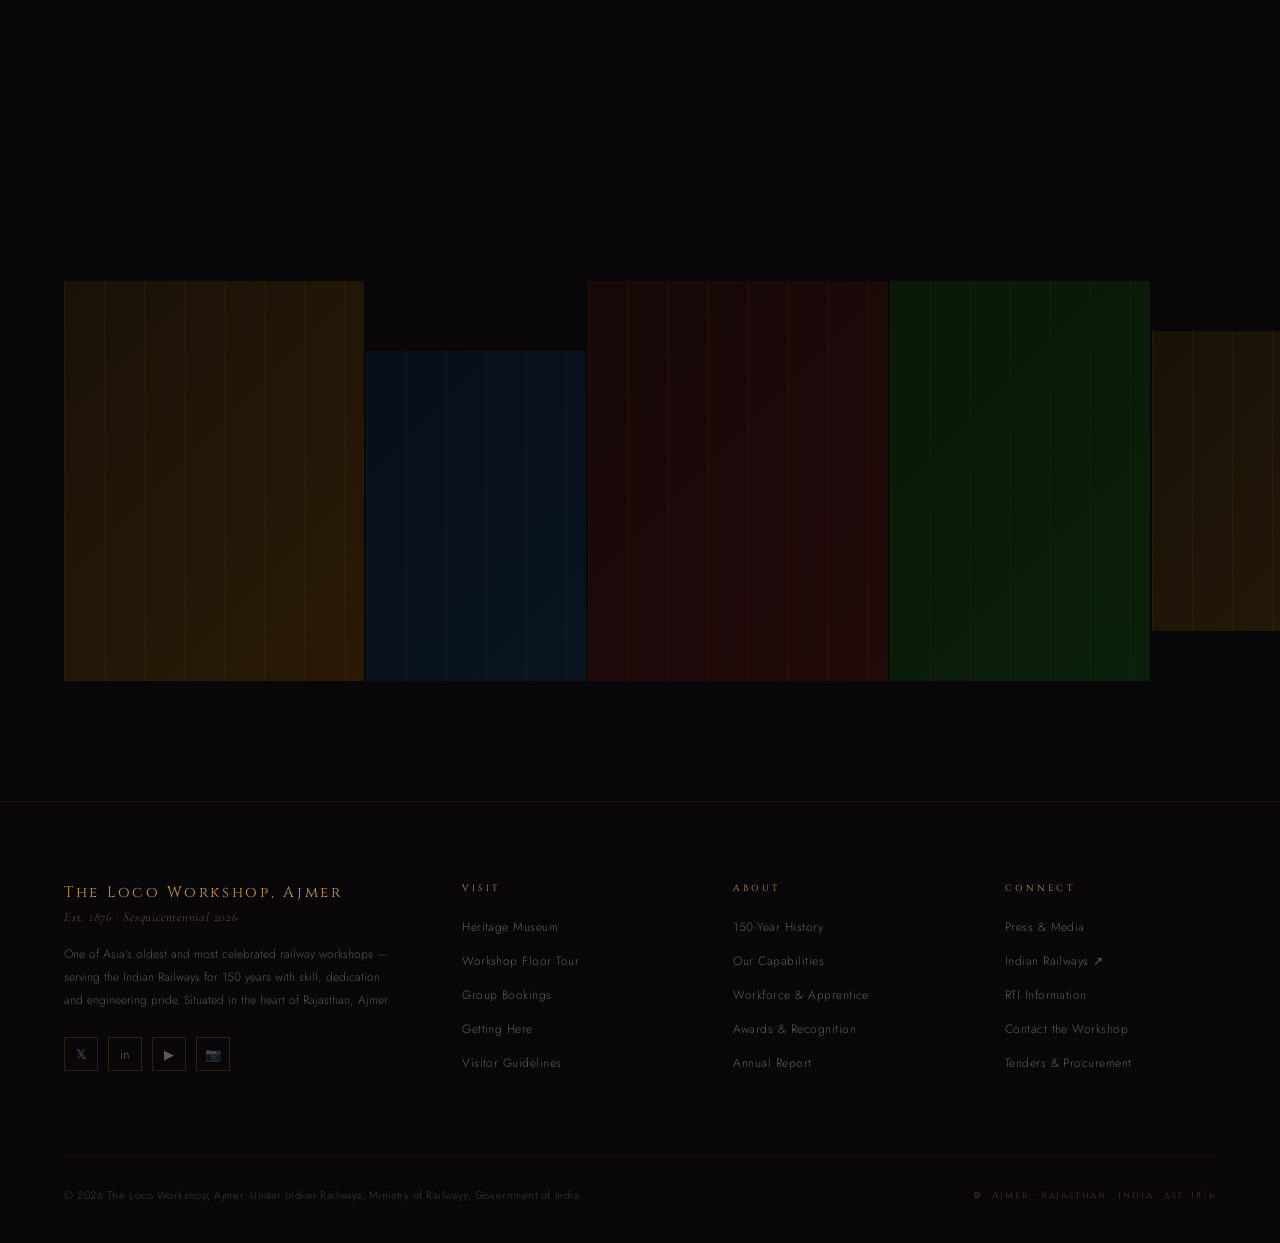
==== commit b4baf258: "Update index.html div cursor" ====
--- a/index.html
+++ b/index.html
@@ -15,8 +15,7 @@
     <script src="js/index.js" defer></script>
   </head>
  <body>
- <div class="cursor" id="cursor"></div>
-  <div class="cursor-ring" id="cursorRing"></div>
+
 
   <!-- NAV -->
   <nav id="mainNav">
@@ -33,7 +32,8 @@
     </ul>
     <a href="http://127.0.0.1:8000/booking" class="nav-cta">Plan a Visit</a>
   </nav>
- 
+  <div class="cursor" id="cursor"></div>
+  <div class="cursor-ring" id="cursorRing"></div>
     <!-- HERO -->
     <section class="hero">
       <div class="hero-bg"></div>
